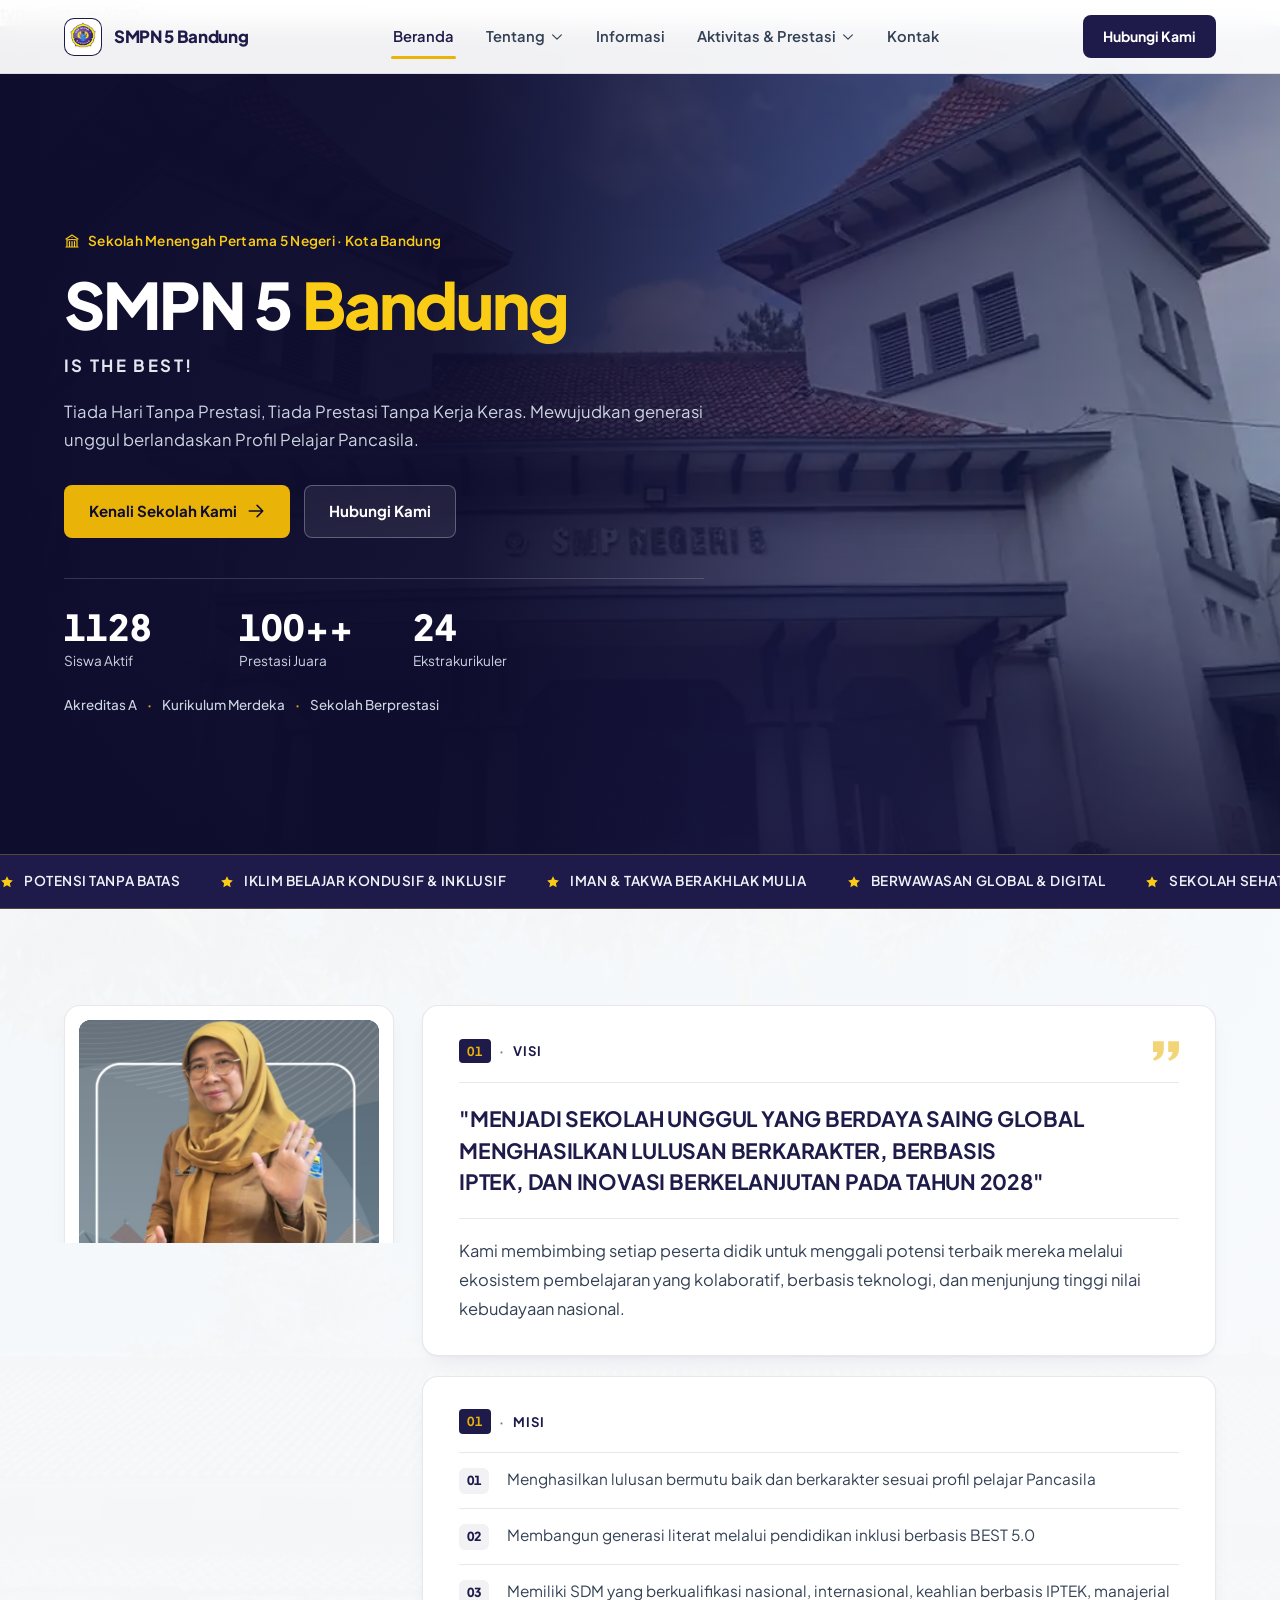
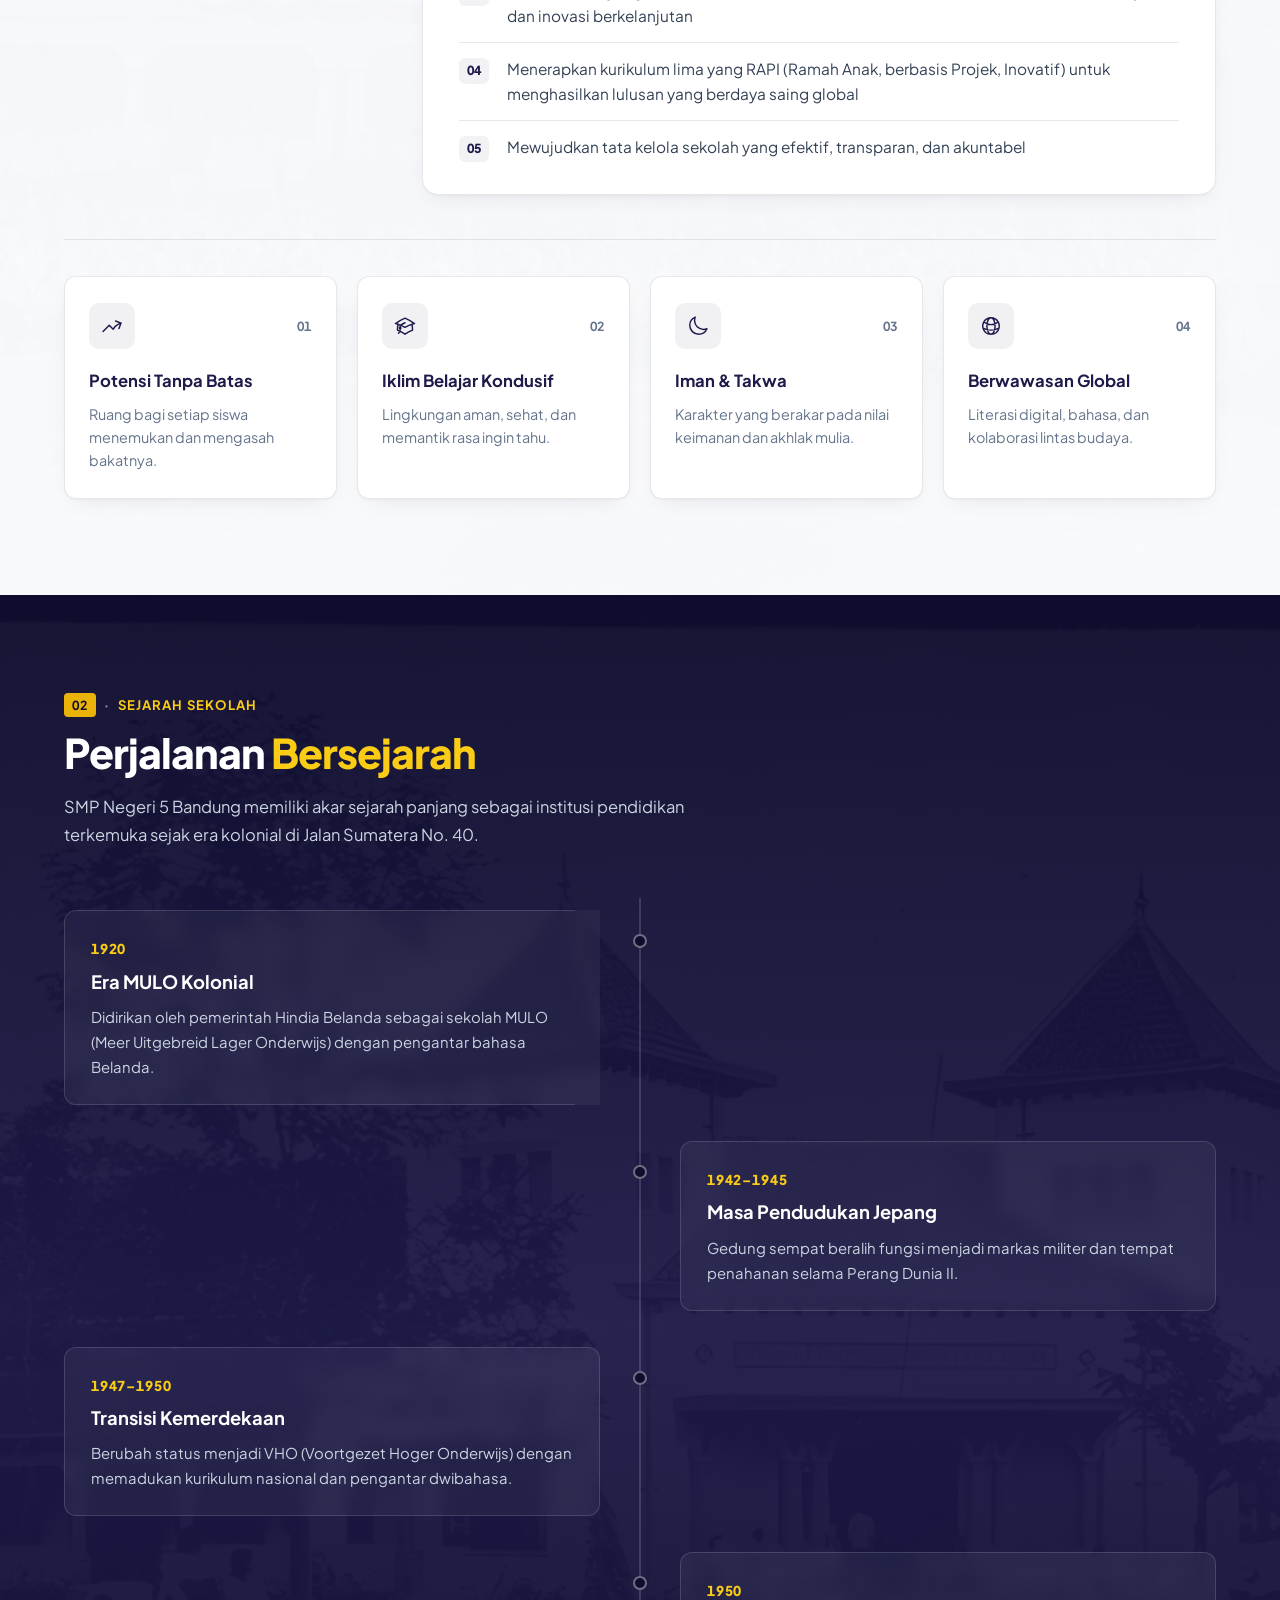
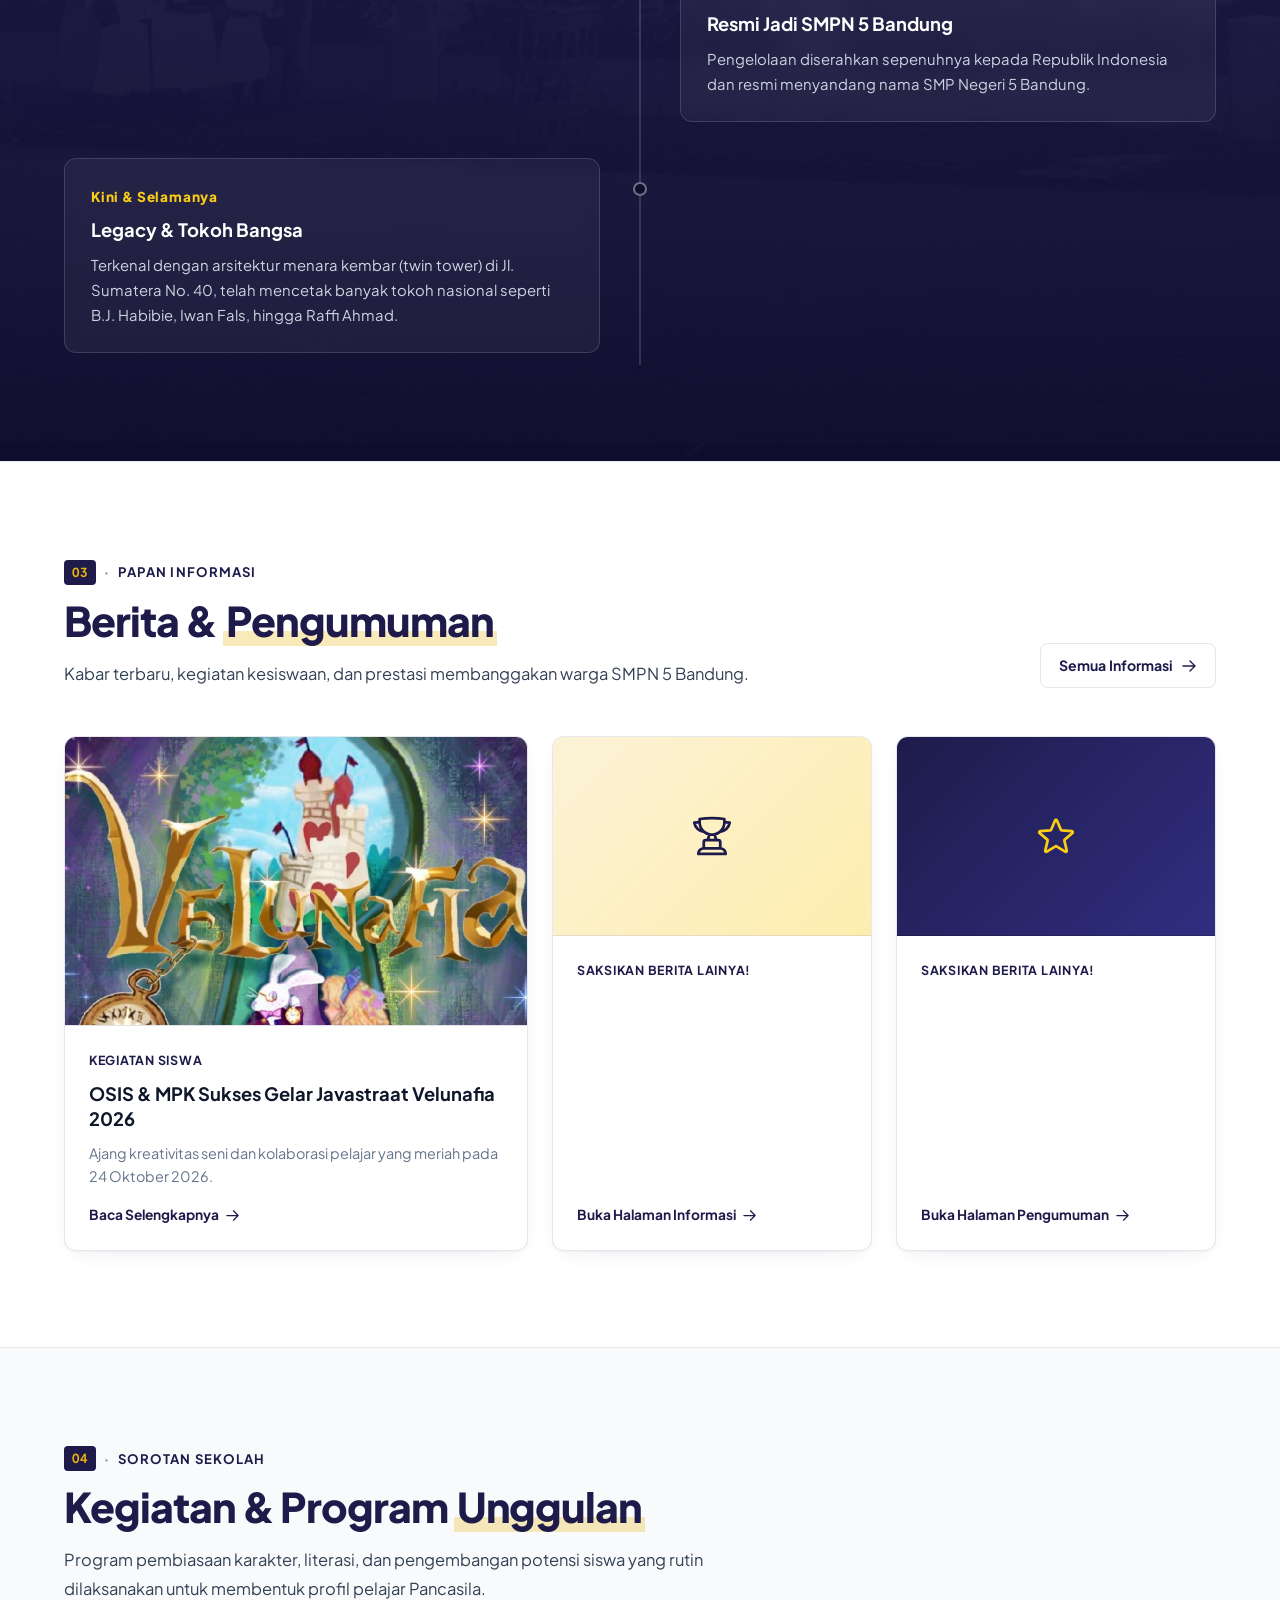
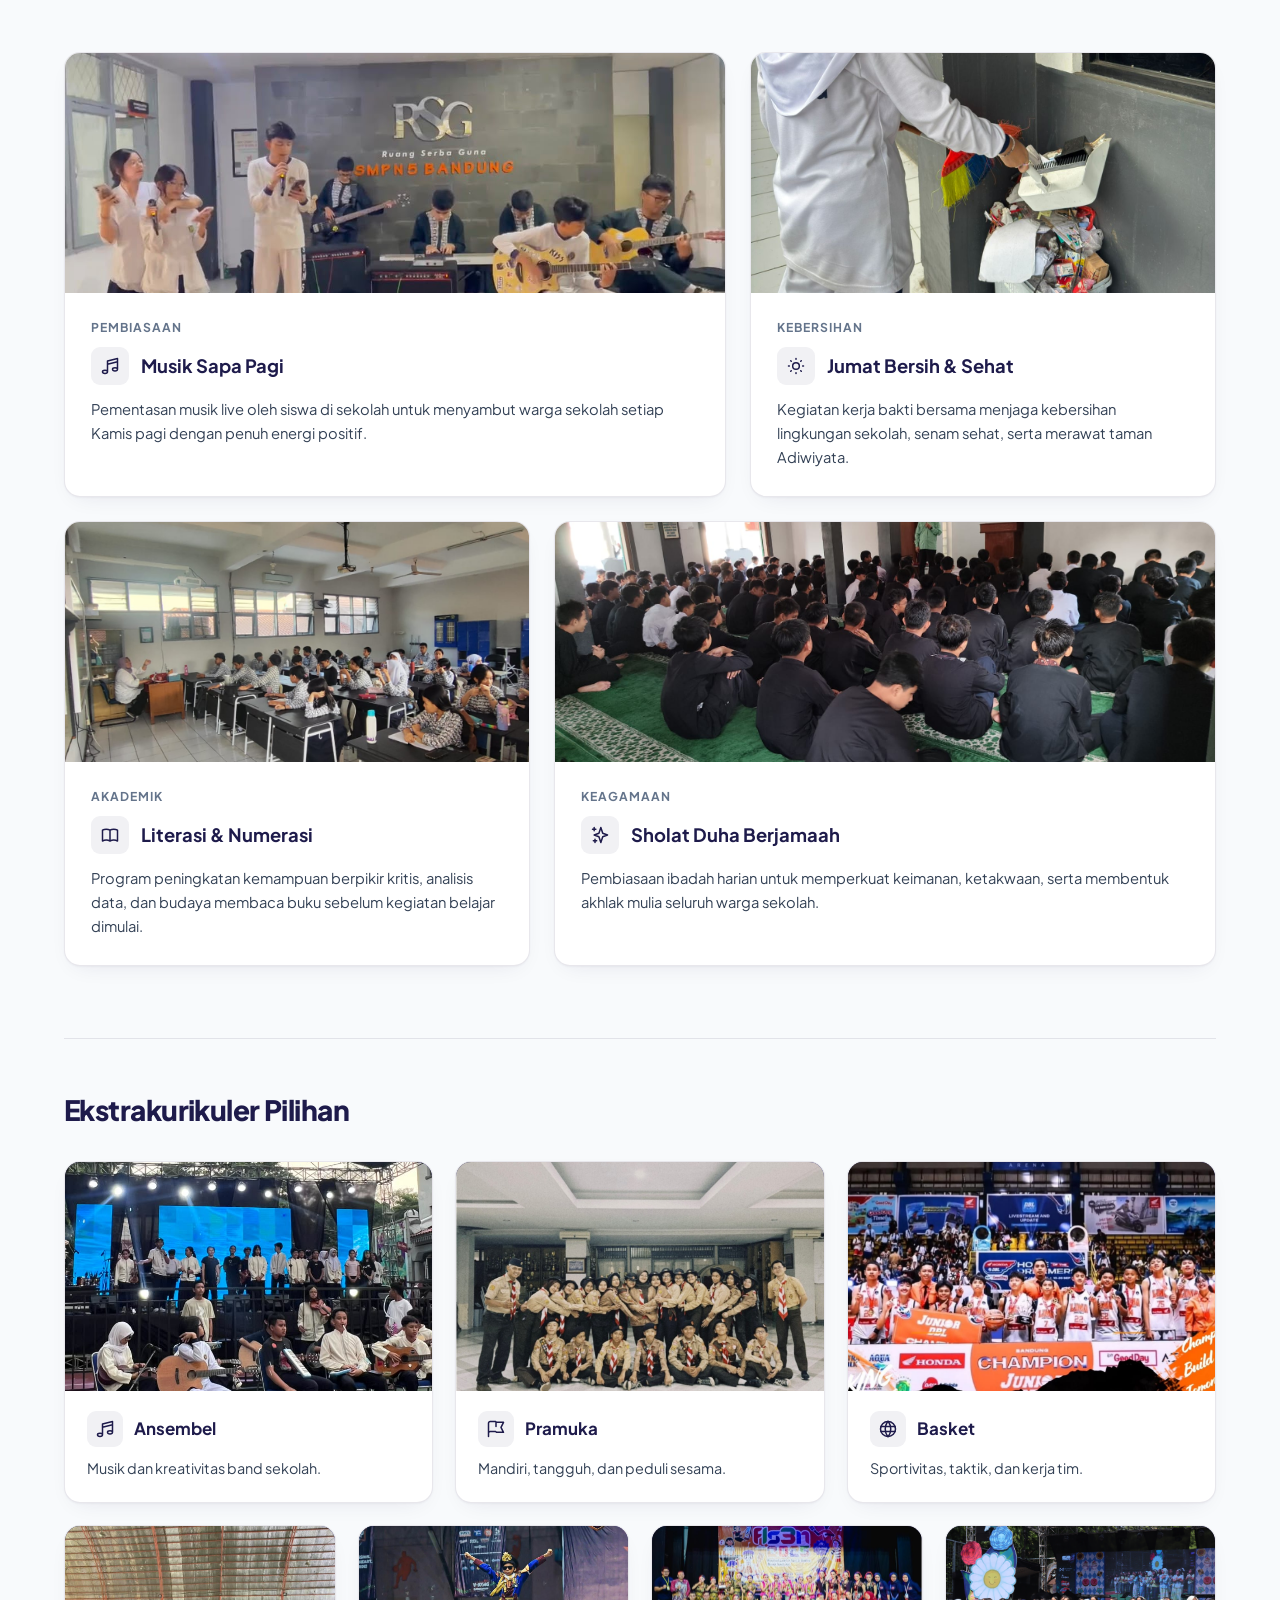
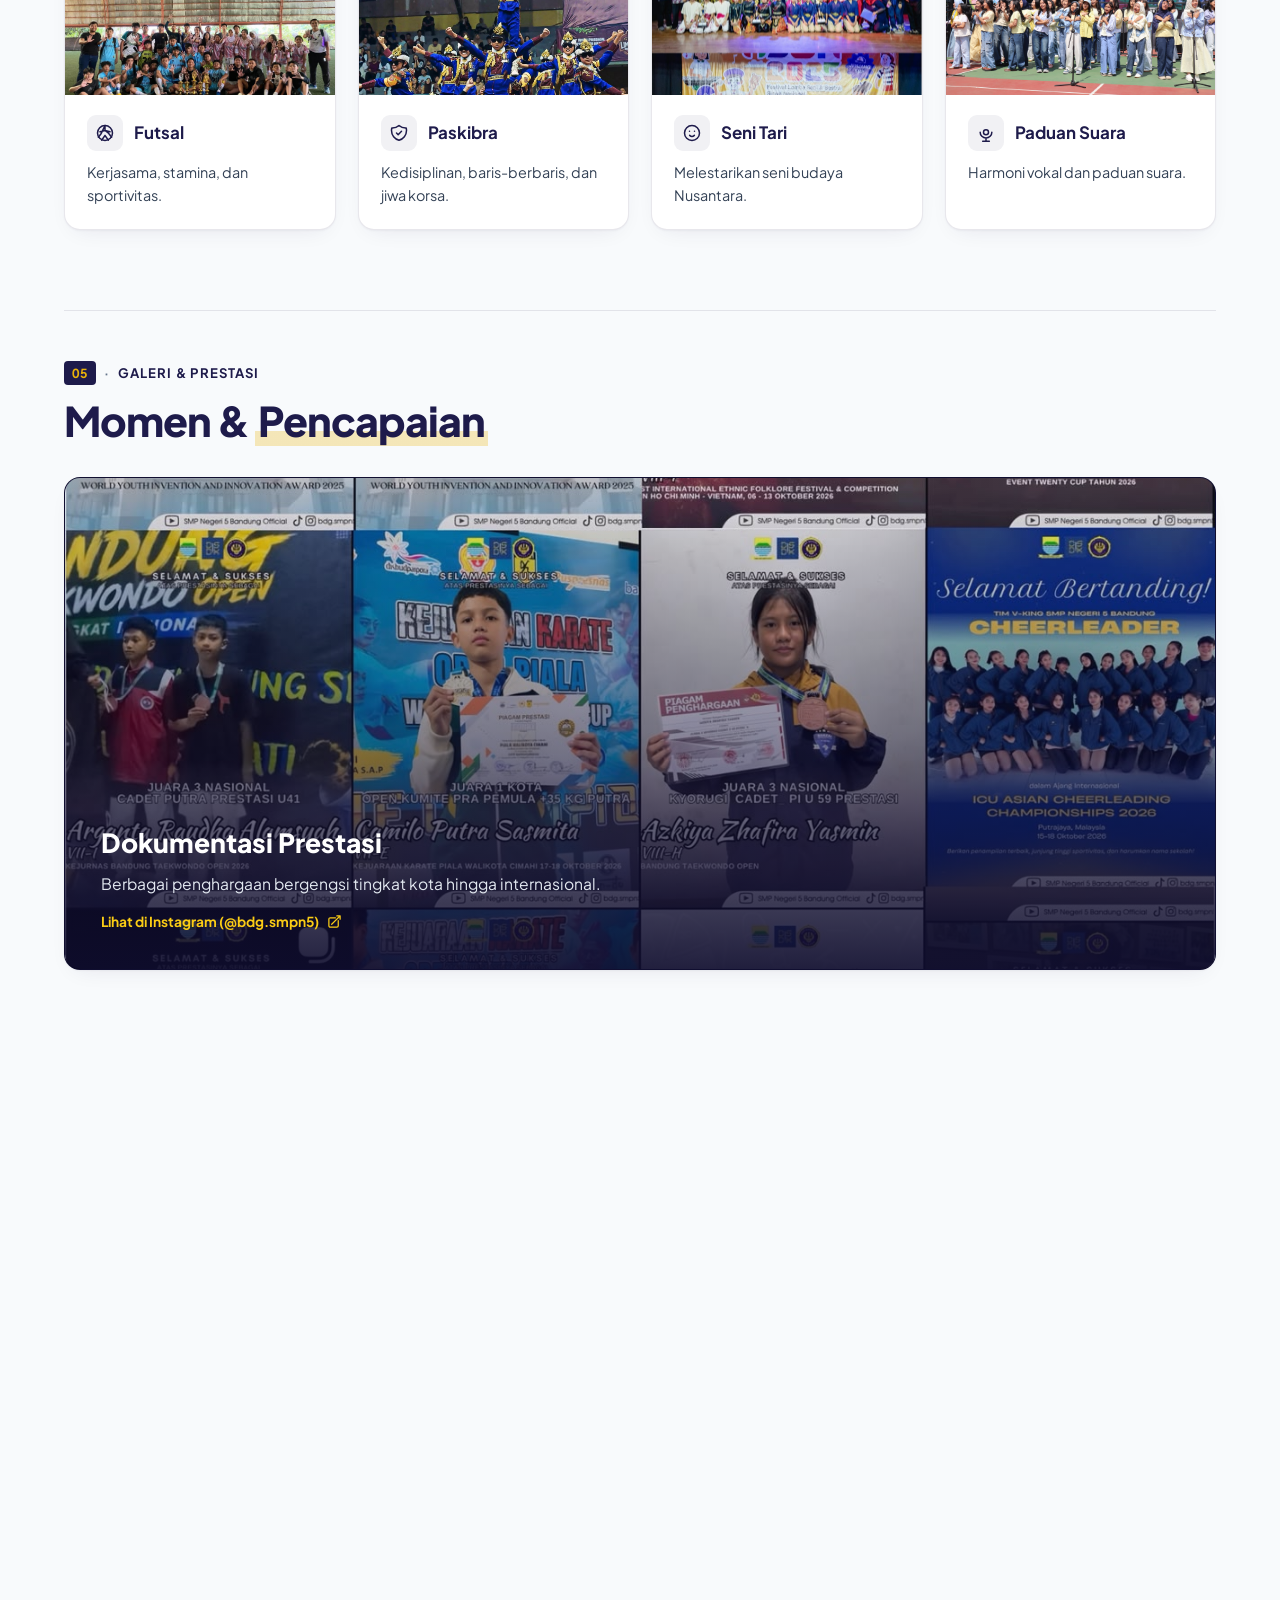
==== index.html @ 9036a3e3 "Update index.html" ====
<!DOCTYPE html>
<html lang="id">
<head>
  <meta charset="UTF-8">
  <meta name="viewport" content="width=device-width, initial-scale=1, viewport-fit=cover">
  <title>SMPN 5 Bandung – Unggul, Berkarakter, Berprestasi</title>
  <meta name="description" content="Website profil institusional resmi SMP Negeri 5 Bandung — Unggul, Berkarakter, Berprestasi.">
  <meta property="og:title" content="SMPN 5 Bandung – Unggul, Berkarakter, Berprestasi">
  <meta property="og:description" content="Website profil institusional resmi SMP Negeri 5 Bandung — Unggul, Berkarakter, Berprestasi.">
  <meta property="og:type" content="website">
  <meta name="twitter:card" content="summary_large_image">
  <link rel="preconnect" href="https://fonts.googleapis.com">
  <link rel="preconnect" href="https://fonts.gstatic.com" crossorigin>
  <link href="https://fonts.googleapis.com/css2?family=Plus+Jakarta+Sans:wght@400;500;600;700;800&display=swap" rel="stylesheet">
  <link rel="stylesheet" href="css/style.css">
  <link rel="icon" href="assets/favicon.png"> type="image/png"
</head>
<body>

  <!-- LOADING CURTAIN -->
  <div id="curtain" aria-hidden="true">
    <div class="curtain-inner">
      <span class="curtain-mark">SMPN 5</span>
      <span class="curtain-sub">Kota Bandung</span>
    </div>
  </div>
  <div id="bar" aria-hidden="true"></div>

  <!-- NAVIGASI UTAMA -->
  <nav id="nav" aria-label="Navigasi Utama">
    <div class="wrap nb">
      <a href="#beranda" class="logo">
        <span class="logo-frame">
          <img src="assets/images/Logo_SMPN5.png" alt="Logo SMPN 5 Bandung" class="logo-img" data-fallback-text="5">
        </span>
        <span class="logo-text">SMPN 5 Bandung</span>
      </a>

      <div class="menu" id="menu">
        <a href="#beranda" data-t="beranda">Beranda</a>

        <div class="dd">
          <a href="#tentang" data-t="tentang sejarah">
            <span>Tentang</span>
            <svg class="dd-chevron" width="14" height="14" fill="none" viewBox="0 0 24 24" stroke="currentColor" stroke-width="2" aria-hidden="true">
              <path stroke-linecap="round" stroke-linejoin="round" d="m19.5 8.25-7.5 7.5-7.5-7.5" />
            </svg>
          </a>
          <div class="sub">
            <a href="#tentang">Visi &amp; Kepala Sekolah</a>
            <a href="#sejarah">Sejarah Sekolah</a>
          </div>
        </div>

        <a href="#info" data-t="info">Informasi</a>

        <div class="dd">
          <a href="#sorotan" data-t="sorotan ekskul galeri fasilitas">
            <span>Aktivitas &amp; Prestasi</span>
            <svg class="dd-chevron" width="14" height="14" fill="none" viewBox="0 0 24 24" stroke="currentColor" stroke-width="2" aria-hidden="true">
              <path stroke-linecap="round" stroke-linejoin="round" d="m19.5 8.25-7.5 7.5-7.5-7.5" />
            </svg>
          </a>
          <div class="sub">
            <a href="#sorotan">Program &amp; Kegiatan</a>
            <a href="#ekskul">Ekstrakurikuler</a>
            <a href="#galeri">Galeri</a>
            <a href="#fasilitas">Fasilitas Sekolah</a>
          </div>
        </div>

        <a href="#kontak" data-t="kontak">Kontak</a>
        <span class="ind" id="ind" aria-hidden="true"></span>
      </div>

      <div class="nav-actions">
        <a href="#kontak" class="nav-cta">Hubungi Kami</a>
        <button class="burger" id="burger" type="button" aria-label="Menu" aria-expanded="false" aria-controls="menu">
          <svg class="icon-menu" width="22" height="22" fill="none" viewBox="0 0 24 24" stroke="currentColor" stroke-width="1.8" aria-hidden="true">
            <path stroke-linecap="round" stroke-linejoin="round" d="M3.75 6.75h16.5M3.75 12h16.5M3.75 17.25h16.5" />
          </svg>
          <svg class="icon-close" width="22" height="22" fill="none" viewBox="0 0 24 24" stroke="currentColor" stroke-width="1.8" aria-hidden="true">
            <path stroke-linecap="round" stroke-linejoin="round" d="M6 18 18 6M6 6l12 12" />
          </svg>
        </button>
      </div>
    </div>
  </nav>

  <!-- HERO SECTION -->
  <header class="hero" id="beranda">
    <div class="hero-bg" style="background-image:url('assets/images/SMPN_5.png')" data-bg="assets/images/SMPN_5.png"></div>
    <div class="hero-overlay"></div>

    <div class="wrap hero-inner">
      <div class="hero-content">
        <div class="hero-kicker">
          <svg width="16" height="16" fill="none" viewBox="0 0 24 24" stroke="currentColor" stroke-width="1.8" aria-hidden="true">
            <path stroke-linecap="round" stroke-linejoin="round" d="M12 21v-8.25M15.75 21v-8.25M8.25 21v-8.25M3 9l9-6 9 6m-1.5 12V10.332A48.36 48.36 0 0 0 12 9.75c-2.551 0-5.056.2-7.5.582V21M3 21h18M12 6.75h.008v.008H12V6.75Z" />
          </svg>
          <span>Sekolah Menengah Pertama 5 Negeri · Kota Bandung</span>
        </div>

        <h1>SMPN 5 <span>Bandung</span></h1>
        <div class="tag">IS THE BEST!</div>
        <p class="hero-desc">Tiada Hari Tanpa Prestasi, Tiada Prestasi Tanpa Kerja Keras. Mewujudkan generasi unggul berlandaskan Profil Pelajar Pancasila.</p>

        <div class="acts">
          <a href="#tentang" class="btn gold">
            <span>Kenali Sekolah Kami</span>
            <svg width="18" height="18" fill="none" viewBox="0 0 24 24" stroke="currentColor" stroke-width="2" aria-hidden="true">
              <path stroke-linecap="round" stroke-linejoin="round" d="M13.5 4.5 21 12m0 0-7.5 7.5M21 12H3" />
            </svg>
          </a>
          <a href="#kontak" class="btn ghost">Hubungi Kami</a>
        </div>

        <div class="hero-meta-block">
          <div class="stats">
            <div class="stat"><b data-n="1128" data-s="">1128</b><span>Siswa Aktif</span></div>
            <div class="stat"><b data-n="100" data-s="++">100++</b><span>Prestasi Juara</span></div>
            <div class="stat"><b data-n="24" data-s="">24</b><span>Ekstrakurikuler</span></div>
          </div>

          <div class="badges" aria-label="Kredensial Sekolah">
            <span>Akreditas A</span>
            <span class="sep" aria-hidden="true">·</span>
            <span>Kurikulum Merdeka</span>
            <span class="sep" aria-hidden="true">·</span>
            <span>Sekolah Berprestasi</span>
          </div>
        </div>
      </div>
    </div>
  </header>

  <!-- TICKER -->
  <div class="ticker" aria-label="Nilai Utama SMPN 5 Bandung">
    <div class="ticker-track">
      <span>
        <svg width="14" height="14" viewBox="0 0 24 24" fill="currentColor" aria-hidden="true"><path d="M12 2l2.9 6.26L22 9.27l-5 4.87 1.18 6.88L12 17.77l-6.18 3.25L7 14.14 2 9.27l7.1-1.01L12 2z"/></svg>
        Potensi Tanpa Batas
      </span>
      <span>
        <svg width="14" height="14" viewBox="0 0 24 24" fill="currentColor" aria-hidden="true"><path d="M12 2l2.9 6.26L22 9.27l-5 4.87 1.18 6.88L12 17.77l-6.18 3.25L7 14.14 2 9.27l7.1-1.01L12 2z"/></svg>
        Iklim Belajar Kondusif &amp; Inklusif
      </span>
      <span>
        <svg width="14" height="14" viewBox="0 0 24 24" fill="currentColor" aria-hidden="true"><path d="M12 2l2.9 6.26L22 9.27l-5 4.87 1.18 6.88L12 17.77l-6.18 3.25L7 14.14 2 9.27l7.1-1.01L12 2z"/></svg>
        Iman &amp; Takwa Berakhlak Mulia
      </span>
      <span>
        <svg width="14" height="14" viewBox="0 0 24 24" fill="currentColor" aria-hidden="true"><path d="M12 2l2.9 6.26L22 9.27l-5 4.87 1.18 6.88L12 17.77l-6.18 3.25L7 14.14 2 9.27l7.1-1.01L12 2z"/></svg>
        Berwawasan Global &amp; Digital
      </span>
      <span>
        <svg width="14" height="14" viewBox="0 0 24 24" fill="currentColor" aria-hidden="true"><path d="M12 2l2.9 6.26L22 9.27l-5 4.87 1.18 6.88L12 17.77l-6.18 3.25L7 14.14 2 9.27l7.1-1.01L12 2z"/></svg>
        Sekolah Sehat &amp; Berkarakter
      </span>
      <span>
        <svg width="14" height="14" viewBox="0 0 24 24" fill="currentColor" aria-hidden="true"><path d="M12 2l2.9 6.26L22 9.27l-5 4.87 1.18 6.88L12 17.77l-6.18 3.25L7 14.14 2 9.27l7.1-1.01L12 2z"/></svg>
        Potensi Tanpa Batas
      </span>
      <span>
        <svg width="14" height="14" viewBox="0 0 24 24" fill="currentColor" aria-hidden="true"><path d="M12 2l2.9 6.26L22 9.27l-5 4.87 1.18 6.88L12 17.77l-6.18 3.25L7 14.14 2 9.27l7.1-1.01L12 2z"/></svg>
        Iklim Belajar Kondusif &amp; Inklusif
      </span>
      <span>
        <svg width="14" height="14" viewBox="0 0 24 24" fill="currentColor" aria-hidden="true"><path d="M12 2l2.9 6.26L22 9.27l-5 4.87 1.18 6.88L12 17.77l-6.18 3.25L7 14.14 2 9.27l7.1-1.01L12 2z"/></svg>
        Iman &amp; Takwa Berakhlak Mulia
      </span>
      <span>
        <svg width="14" height="14" viewBox="0 0 24 24" fill="currentColor" aria-hidden="true"><path d="M12 2l2.9 6.26L22 9.27l-5 4.87 1.18 6.88L12 17.77l-6.18 3.25L7 14.14 2 9.27l7.1-1.01L12 2z"/></svg>
        Berwawasan Global &amp; Digital
      </span>
      <span>
        <svg width="14" height="14" viewBox="0 0 24 24" fill="currentColor" aria-hidden="true"><path d="M12 2l2.9 6.26L22 9.27l-5 4.87 1.18 6.88L12 17.77l-6.18 3.25L7 14.14 2 9.27l7.1-1.01L12 2z"/></svg>
        Sekolah Sehat &amp; Berkarakter
      </span>
    </div>
  </div>

  <main>
    <!-- 01 TENTANG & VISI -->
    <section id="tentang" class="light-section">
      <div class="section-bg light-bg" style="background-image:url('assets/images/WargaLima.png')" data-bg="assets/images/WargaLima.png"></div>
      <div class="section-overlay light-overlay"></div>
      <div class="wrap">
        <div class="vis">
          <aside class="kepsek rv">
            <div class="av">
              <img src="assets/images/Plt. Kepala Sekolah SMPN 5 Bandung (Bu Trismawati).png" alt="Plt. Kepala Sekolah SMPN 5 Bandung" data-fallback-text="HT">
            </div>
            <div class="kepsek-meta">
              <h4>Hj. Trismawati, S.Pd.</h4>
              <p>Plt. Kepala Sekolah SMPN 5 Bandung</p>
            </div>
          </aside>

          <div class="vis-stack">
            <div class="vis-body rv">
              <div class="vis-head">
                <div class="num"><b>01</b><span class="num-sep" aria-hidden="true">·</span><span>Visi</span></div>
                <svg class="quote-mark" width="26" height="26" viewBox="0 0 24 24" fill="currentColor" aria-hidden="true">
                  <path d="M9.983 3v7.391c0 5.704-3.731 9.57-8.983 10.609l-.995-2.151c2.432-.917 3.995-3.638 3.995-5.849h-4v-10h9.983zm14.017 0v7.391c0 5.704-3.748 9.571-9 10.609l-.996-2.151c2.433-.917 3.996-3.638 3.996-5.849h-3.983v-10h9.983z"/>
                </svg>
              </div>
              <blockquote class="visi-quote">"MENJADI SEKOLAH UNGGUL YANG BERDAYA SAING GLOBAL MENGHASILKAN LULUSAN BERKARAKTER, BERBASIS IPTEK, DAN INOVASI BERKELANJUTAN PADA TAHUN 2028"</blockquote>
              <p class="lead">Kami membimbing setiap peserta didik untuk menggali potensi terbaik mereka melalui ekosistem pembelajaran yang kolaboratif, berbasis teknologi, dan menjunjung tinggi nilai kebudayaan nasional.</p>
            </div>

            <div class="misi-body rv">
              <div class="vis-head">
                <div class="num"><b>01</b><span class="num-sep" aria-hidden="true">·</span><span>Misi</span></div>
              </div>
              <ol class="misi-list">
                <li>
                  <span class="misi-num" aria-hidden="true">01</span>
                  <span>Menghasilkan lulusan bermutu baik dan berkarakter sesuai profil pelajar Pancasila</span>
                </li>
                <li>
                  <span class="misi-num" aria-hidden="true">02</span>
                  <span>Membangun generasi literat melalui pendidikan inklusi berbasis BEST 5.0</span>
                </li>
                <li>
                  <span class="misi-num" aria-hidden="true">03</span>
                  <span>Memiliki SDM yang berkualifikasi nasional, internasional, keahlian berbasis IPTEK, manajerial dan inovasi berkelanjutan</span>
                </li>
                <li>
                  <span class="misi-num" aria-hidden="true">04</span>
                  <span>Menerapkan kurikulum lima yang RAPI (Ramah Anak, berbasis Projek, Inovatif) untuk menghasilkan lulusan yang berdaya saing global</span>
                </li>
                <li>
                  <span class="misi-num" aria-hidden="true">05</span>
                  <span>Mewujudkan tata kelola sekolah yang efektif, transparan, dan akuntabel</span>
                </li>
              </ol>
            </div>
          </div>
        </div>

        <div class="grid4">
          <article class="tilt rv">
            <div class="tilt-top">
              <div class="ico">
                <svg xmlns="http://www.w3.org/2000/svg" fill="none" viewBox="0 0 24 24" stroke-width="1.6" stroke="currentColor" aria-hidden="true"><path stroke-linecap="round" stroke-linejoin="round" d="M2.25 18 9 11.25l4.306 4.306a11.95 11.95 0 0 1 5.814-5.518l2.74-1.22m0 0-5.94-2.281m5.94 2.28-2.28 5.941" /></svg>
              </div>
              <span class="tilt-idx" aria-hidden="true">01</span>
            </div>
            <h3>Potensi Tanpa Batas</h3>
            <p>Ruang bagi setiap siswa menemukan dan mengasah bakatnya.</p>
          </article>

          <article class="tilt rv">
            <div class="tilt-top">
              <div class="ico">
                <svg xmlns="http://www.w3.org/2000/svg" fill="none" viewBox="0 0 24 24" stroke-width="1.6" stroke="currentColor" aria-hidden="true"><path stroke-linecap="round" stroke-linejoin="round" d="M4.26 10.147a60.438 60.438 0 0 0-.491 6.347A48.62 48.62 0 0 1 12 20.904a48.62 48.62 0 0 1 8.232-4.41 60.46 60.46 0 0 0-.491-6.347m-15.482 0a50.636 50.636 0 0 0-2.658-.813A59.906 59.906 0 0 1 12 3.493a59.903 59.903 0 0 1 10.399 5.84c-.896.248-1.783.52-2.658.814m-15.482 0A50.717 50.717 0 0 1 12 13.489a50.702 50.702 0 0 1 7.74-3.342M6.75 15a.75.75 0 1 0 0-1.5.75.75 0 0 0 0 1.5Zm0 0v-3.675A55.378 55.378 0 0 1 12 8.443m-7.007 11.55A5.981 5.981 0 0 0 6.75 15.75v-1.5" /></svg>
              </div>
              <span class="tilt-idx" aria-hidden="true">02</span>
            </div>
            <h3>Iklim Belajar Kondusif</h3>
            <p>Lingkungan aman, sehat, dan memantik rasa ingin tahu.</p>
          </article>

          <article class="tilt rv">
            <div class="tilt-top">
              <div class="ico">
                <svg xmlns="http://www.w3.org/2000/svg" fill="none" viewBox="0 0 24 24" stroke-width="1.6" stroke="currentColor" aria-hidden="true"><path stroke-linecap="round" stroke-linejoin="round" d="M21.752 15.002A9.72 9.72 0 0 1 18 15.75c-5.385 0-9.75-4.365-9.75-9.75 0-1.33.266-2.597.748-3.752A9.753 9.753 0 0 0 3 11.25C3 16.635 7.365 21 12.75 21a9.753 9.753 0 0 0 9.002-5.998Z" /></svg>
              </div>
              <span class="tilt-idx" aria-hidden="true">03</span>
            </div>
            <h3>Iman &amp; Takwa</h3>
            <p>Karakter yang berakar pada nilai keimanan dan akhlak mulia.</p>
          </article>

          <article class="tilt rv">
            <div class="tilt-top">
              <div class="ico">
                <svg xmlns="http://www.w3.org/2000/svg" fill="none" viewBox="0 0 24 24" stroke-width="1.6" stroke="currentColor" aria-hidden="true"><path stroke-linecap="round" stroke-linejoin="round" d="M12 21a9.004 9.004 0 0 0 8.716-6.747M12 21a9.004 9.004 0 0 1-8.716-6.747M12 21c2.485 0 4.5-4.03 4.5-9S14.485 3 12 3m0 18c-2.485 0-4.5-4.03-4.5-9S9.515 3 12 3m0 0a8.997 8.997 0 0 1 7.843 4.582M12 3a8.997 8.997 0 0 0-7.843 4.582m15.686 0A11.953 11.953 0 0 1 12 10.5c-2.998 0-5.74-1.1-7.843-2.918m15.686 0A8.959 8.959 0 0 1 21 12c0 .778-.099 1.533-.284 2.253m0 0A17.919 17.919 0 0 1 12 16.5c-3.162 0-6.133-.815-8.716-2.247m0 0A9.015 9.015 0 0 1 3 12c0-1.605.42-3.113 1.157-4.418" /></svg>
              </div>
              <span class="tilt-idx" aria-hidden="true">04</span>
            </div>
            <h3>Berwawasan Global</h3>
            <p>Literasi digital, bahasa, dan kolaborasi lintas budaya.</p>
          </article>
        </div>
      </div>
    </section>

    <!-- 02 SEJARAH (TIMELINE) -->
    <section id="sejarah" class="dark">
      <div class="section-bg" style="background-image:url('assets/images/MULO.png')" data-bg="assets/images/MULO.png"></div>
      <div class="section-overlay dark-overlay"></div>
      <div class="wrap">
        <div class="section-head">
          <div class="num"><b>02</b><span class="num-sep" aria-hidden="true">·</span><span>Sejarah Sekolah</span></div>
          <h2>Perjalanan <em>Bersejarah</em></h2>
          <p class="lead">SMP Negeri 5 Bandung memiliki akar sejarah panjang sebagai institusi pendidikan terkemuka sejak era kolonial di Jalan Sumatera No. 40.</p>
        </div>

        <div class="tl" id="tl">
          <div class="rail" aria-hidden="true"></div>
          <div class="fill" id="fill" aria-hidden="true"></div>

          <article class="ms rv">
            <i class="dot" aria-hidden="true"></i>
            <div class="bx">
              <div class="yr">1920</div>
              <b>Era MULO Kolonial</b>
              <p>Didirikan oleh pemerintah Hindia Belanda sebagai sekolah MULO (Meer Uitgebreid Lager Onderwijs) dengan pengantar bahasa Belanda.</p>
            </div>
          </article>

          <article class="ms rv">
            <i class="dot" aria-hidden="true"></i>
            <div class="bx">
              <div class="yr">1942–1945</div>
              <b>Masa Pendudukan Jepang</b>
              <p>Gedung sempat beralih fungsi menjadi markas militer dan tempat penahanan selama Perang Dunia II.</p>
            </div>
          </article>

          <article class="ms rv">
            <i class="dot" aria-hidden="true"></i>
            <div class="bx">
              <div class="yr">1947–1950</div>
              <b>Transisi Kemerdekaan</b>
              <p>Berubah status menjadi VHO (Voortgezet Hoger Onderwijs) dengan memadukan kurikulum nasional dan pengantar dwibahasa.</p>
            </div>
          </article>

          <article class="ms rv">
            <i class="dot" aria-hidden="true"></i>
            <div class="bx">
              <div class="yr">1950</div>
              <b>Resmi Jadi SMPN 5 Bandung</b>
              <p>Pengelolaan diserahkan sepenuhnya kepada Republik Indonesia dan resmi menyandang nama SMP Negeri 5 Bandung.</p>
            </div>
          </article>

          <article class="ms rv">
            <i class="dot" aria-hidden="true"></i>
            <div class="bx">
              <div class="yr">Kini &amp; Selamanya</div>
              <b>Legacy &amp; Tokoh Bangsa</b>
              <p>Terkenal dengan arsitektur menara kembar (twin tower) di Jl. Sumatera No. 40, telah mencetak banyak tokoh nasional seperti B.J. Habibie, Iwan Fals, hingga Raffi Ahmad.</p>
            </div>
          </article>
        </div>
      </div>
    </section>

    <!-- 03 PAPAN INFORMASI -->
    <section id="info" class="light-section alt-surface">
      <div class="section-bg light-bg" style="background-image:url('assets/images/bg-info.jpg')" data-bg="assets/images/bg-info.jpg"></div>
      <div class="section-overlay light-overlay"></div>
      <div class="wrap">
        <div class="section-head section-head-split">
          <div>
            <div class="num"><b>03</b><span class="num-sep" aria-hidden="true">·</span><span>Papan Informasi</span></div>
            <h2>Berita &amp; <em>Pengumuman</em></h2>
            <p class="lead">Kabar terbaru, kegiatan kesiswaan, dan prestasi membanggakan warga SMPN 5 Bandung.</p>
          </div>
          <a href="berita.html" class="head-link">
            <span>Semua Informasi</span>
            <svg width="16" height="16" fill="none" viewBox="0 0 24 24" stroke="currentColor" stroke-width="2" aria-hidden="true">
              <path stroke-linecap="round" stroke-linejoin="round" d="M13.5 4.5 21 12m0 0-7.5 7.5M21 12H3" />
            </svg>
          </a>
        </div>

        <div class="news">
          <article class="nw nw-lead rv">
            <div class="im">
              <img src="assets/images/Logo Velunafia.png" alt="Velunafia 2026" data-fallback-text="Velunafia 2026">
            </div>
            <div class="t">
              <small>Kegiatan Siswa</small>
              <h4>OSIS &amp; MPK Sukses Gelar Javastraat Velunafia 2026</h4>
              <p>Ajang kreativitas seni dan kolaborasi pelajar yang meriah pada 24 Oktober 2026.</p>
              <a href="berita.html?id=velunafia-2026" class="nw-more">
                <span>Baca Selengkapnya</span>
                <svg width="15" height="15" fill="none" viewBox="0 0 24 24" stroke="currentColor" stroke-width="2" aria-hidden="true">
                  <path stroke-linecap="round" stroke-linejoin="round" d="M13.5 4.5 21 12m0 0-7.5 7.5M21 12H3" />
                </svg>
              </a>
            </div>
          </article>

          <article class="nw nw-secondary rv">
            <div class="im im-graphic im-gold">
              <svg width="44" height="44" fill="none" viewBox="0 0 24 24" stroke="currentColor" stroke-width="1.5" aria-hidden="true">
                <path stroke-linecap="round" stroke-linejoin="round" d="M16.5 18.75h-9m9 0a3 3 0 0 1 3 3h-15a3 3 0 0 1 3-3m9 0v-3.375c0-.621-.503-1.125-1.125-1.125h-.871M7.5 18.75v-3.375c0-.621.504-1.125 1.125-1.125h.872m5.007 0H9.497m5.007 0a7.454 7.454 0 0 1-.982-3.172M9.497 14.25a7.454 7.454 0 0 0 .981-3.172M5.25 4.236c-.982.143-1.954.317-2.916.52A6.003 6.003 0 0 0 7.73 9.728M5.25 4.236V4.5c0 2.108.966 3.99 2.48 5.228M5.25 4.236V2.721C7.456 2.41 9.71 2.25 12 2.25c2.291 0 4.545.16 6.75.47v1.516M7.73 9.728a6.726 6.726 0 0 0 2.748 1.35m8.272-6.842V4.5c0 2.108-.966 3.99-2.48 5.228m2.48-5.492a46.32 46.32 0 0 1 2.916.52 6.003 6.003 0 0 1-5.395 4.972m0 0a6.726 6.726 0 0 1-2.749 1.35m0 0a6.772 6.772 0 0 1-3.044 0" />
              </svg>
            </div>
            <div class="t">
              <small>Saksikan Berita Lainya!</small>
              <h4></h4>
              <p></p>
              <a href="berita.html?id=prestasi-akademik-nonakademik" class="nw-more">
                <span>Buka Halaman Informasi</span>
                <svg width="15" height="15" fill="none" viewBox="0 0 24 24" stroke="currentColor" stroke-width="2" aria-hidden="true">
                  <path stroke-linecap="round" stroke-linejoin="round" d="M13.5 4.5 21 12m0 0-7.5 7.5M21 12H3" />
                </svg>
              </a>
            </div>
          </article>

          <article class="nw nw-secondary rv">
            <div class="im im-graphic im-navy">
              <svg width="44" height="44" fill="none" viewBox="0 0 24 24" stroke="currentColor" stroke-width="1.5" aria-hidden="true">
                <path stroke-linecap="round" stroke-linejoin="round" d="M11.48 3.499a.562.562 0 0 1 1.04 0l2.125 5.111a.563.563 0 0 0 .475.345l5.518.442c.499.04.701.663.321.988l-4.204 3.602a.563.563 0 0 0-.182.557l1.285 5.385a.562.562 0 0 1-.84.61l-4.725-2.885a.562.562 0 0 0-.586 0L6.982 20.54a.562.562 0 0 1-.84-.61l1.285-5.386a.562.562 0 0 0-.182-.557l-4.204-3.602a.562.562 0 0 1 .321-.988l5.518-.442a.563.563 0 0 0 .475-.345L11.48 3.5Z" />
              </svg>
            </div>
            <div class="t">
              <small>Saksikan Berita Lainya!</small>
              <h4></h4>
              <p></p>
              <a href="berita.html?id=pengumuman-spmb-agenda" class="nw-more">
                <span>Buka Halaman Pengumuman</span>
                <svg width="15" height="15" fill="none" viewBox="0 0 24 24" stroke="currentColor" stroke-width="2" aria-hidden="true">
                  <path stroke-linecap="round" stroke-linejoin="round" d="M13.5 4.5 21 12m0 0-7.5 7.5M21 12H3" />
                </svg>
              </a>
            </div>
          </article>
        </div>
      </div>
    </section>

    <!-- 04 SOROTAN & KEGIATAN UNGGULAN -->
    <section id="sorotan" class="sorotan-section light-section">
      <div class="section-bg light-bg" style="background-image:url('assets/images/bg-info.jpg')" data-bg="assets/images/bg-info.jpg"></div>
      <div class="section-overlay light-overlay"></div>
      <div class="wrap">
        <div class="section-head">
          <div class="num"><b>04</b><span class="num-sep" aria-hidden="true">·</span><span>Sorotan Sekolah</span></div>
          <h2>Kegiatan &amp; Program <em>Unggulan</em></h2>
          <p class="lead">Program pembiasaan karakter, literasi, dan pengembangan potensi siswa yang rutin dilaksanakan untuk membentuk profil pelajar Pancasila.</p>
        </div>

        <!-- GRID KEGIATAN -->
        <div class="kegiatan-grid-custom">
          <!-- Item 1: Musik Sapa Pagi -->
          <article class="kegiatan-card bento-wide rv">
            <div class="kegiatan-img">
              <img src="assets/images/MUSAPA.png" alt="Musik Sapa Pagi" data-fallback-text="Musik Sapa Pagi">
            </div>
            <div class="kegiatan-content">
              <div class="kegiatan-kicker">Pembiasaan</div>
              <div class="kegiatan-title-row">
                <div class="kegiatan-icon">
                  <svg width="20" height="20" fill="none" stroke="currentColor" stroke-width="1.8" viewBox="0 0 24 24" aria-hidden="true"><path stroke-linecap="round" stroke-linejoin="round" d="M9 19V6l12-3v13M9 19c0 1.105-1.343 2-3 2s-3-.895-3-2 1.343-2 3-2 3 .895 3 2zm12-3c0 1.105-1.343 2-3 2s-3-.895-3-2 1.343-2 3-2 3 .895 3 2zM9 10l12-3"/></svg>
                </div>
                <h3>Musik Sapa Pagi</h3>
              </div>
              <p>Pementasan musik live oleh siswa di sekolah untuk menyambut warga sekolah setiap Kamis pagi dengan penuh energi positif.</p>
            </div>
          </article>

          <!-- Item 2: Jumat Bersih -->
          <article class="kegiatan-card bento-std rv">
            <div class="kegiatan-img">
              <img src="assets/images/JUMSIH.png" alt="Jumat Bersih & Sehat" data-fallback-text="Jumat Bersih & Sehat">
            </div>
            <div class="kegiatan-content">
              <div class="kegiatan-kicker">Kebersihan</div>
              <div class="kegiatan-title-row">
                <div class="kegiatan-icon">
                  <svg width="20" height="20" fill="none" stroke="currentColor" stroke-width="1.8" viewBox="0 0 24 24" aria-hidden="true"><path stroke-linecap="round" stroke-linejoin="round" d="M12 3v1m0 16v1m9-9h-1M4 12H3m15.364 6.364l-.707-.707M6.343 6.343l-.707-.707m12.728 0l-.707.707M6.343 17.657l-.707.707M16 12a4 4 0 11-8 0 4 4 0 018 0z"/></svg>
                </div>
                <h3>Jumat Bersih &amp; Sehat</h3>
              </div>
              <p>Kegiatan kerja bakti bersama menjaga kebersihan lingkungan sekolah, senam sehat, serta merawat taman Adiwiyata.</p>
            </div>
          </article>

          <!-- Item 3: Literasi & Numerasi -->
          <article class="kegiatan-card bento-std rv">
            <div class="kegiatan-img">
              <img src="assets/images/LITERASI.png" alt="Literasi Numerasi" data-fallback-text="Literasi & Numerasi">
            </div>
            <div class="kegiatan-content">
              <div class="kegiatan-kicker">Akademik</div>
              <div class="kegiatan-title-row">
                <div class="kegiatan-icon">
                  <svg width="20" height="20" fill="none" stroke="currentColor" stroke-width="1.8" viewBox="0 0 24 24" aria-hidden="true"><path stroke-linecap="round" stroke-linejoin="round" d="M12 6.253v13m0-13C10.832 5.477 9.246 5 7.5 5S4.168 5.477 3 6.253v13C4.168 18.477 5.754 18 7.5 18s3.332.477 4.5 1.253m0-13C13.168 5.477 14.754 5 16.5 5c1.747 0 3.332.477 4.5 1.253v13C19.832 18.477 18.247 18 16.5 18c-1.746 0-3.332.477-4.5 1.253z"/></svg>
                </div>
                <h3>Literasi &amp; Numerasi</h3>
              </div>
              <p>Program peningkatan kemampuan berpikir kritis, analisis data, dan budaya membaca buku sebelum kegiatan belajar dimulai.</p>
            </div>
          </article>

          <!-- Item 4: Sholat Duha -->
          <article class="kegiatan-card bento-wide rv">
            <div class="kegiatan-img">
              <img src="assets/images/SOLATDUHA.png" alt="Sholat Duha Berjamaah" data-fallback-text="Sholat Duha Berjamaah">
            </div>
            <div class="kegiatan-content">
              <div class="kegiatan-kicker">Keagamaan</div>
              <div class="kegiatan-title-row">
                <div class="kegiatan-icon">
                  <svg width="20" height="20" fill="none" stroke="currentColor" stroke-width="1.8" viewBox="0 0 24 24" aria-hidden="true"><path stroke-linecap="round" stroke-linejoin="round" d="M5 3v4M3 5h4M6 17v4m-2-2h4m5-16l2.286 6.857L21 12l-5.714 2.143L13 21l-2.286-6.857L5 12l5.714-2.143L13 3z"/></svg>
                </div>
                <h3>Sholat Duha Berjamaah</h3>
              </div>
              <p>Pembiasaan ibadah harian untuk memperkuat keimanan, ketakwaan, serta membentuk akhlak mulia seluruh warga sekolah.</p>
            </div>
          </article>
        </div>

        <!-- EKSTRAKURIKULER -->
        <div id="ekskul" class="ekskul-heading">
          <h3>Ekstrakurikuler Pilihan</h3>
        </div>

        <div class="ex">
          <!-- Ansembel -->
          <article class="ekskul-card rv">
            <div class="ekskul-img">
              <img src="assets/images/ANSEMBEL.png" alt="Ekstrakurikuler Ansembel SMPN 5 Bandung" data-fallback-text="Ansembel">
            </div>
            <div class="ekskul-content">
              <div class="ekskul-title-row">
                <div class="ekskul-icon">
                  <svg width="20" height="20" fill="none" stroke="currentColor" stroke-width="1.8" viewBox="0 0 24 24" aria-hidden="true"><path stroke-linecap="round" stroke-linejoin="round" d="M9 19V6l12-3v13M9 19c0 1.105-1.343 2-3 2s-3-.895-3-2 1.343-2 3-2 3 .895 3 2zm12-3c0 1.105-1.343 2-3 2s-3-.895-3-2 1.343-2 3-2 3 .895 3 2zM9 10l12-3"/></svg>
                </div>
                <h3>Ansembel</h3>
              </div>
              <p>Musik dan kreativitas band sekolah.</p>
            </div>
          </article>

          <!-- Pramuka -->
          <article class="ekskul-card rv">
            <div class="ekskul-img">
              <img src="assets/images/PRAMUKA.png" alt="Ekstrakurikuler Pramuka SMPN 5 Bandung" data-fallback-text="Pramuka">
            </div>
            <div class="ekskul-content">
              <div class="ekskul-title-row">
                <div class="ekskul-icon">
                  <svg width="20" height="20" fill="none" stroke="currentColor" stroke-width="1.8" viewBox="0 0 24 24" aria-hidden="true"><path stroke-linecap="round" stroke-linejoin="round" d="M3 21v-4m0 0V5a2 2 0 012-2h6.5l1 1H21l-3 6 3 6h-8.5l-1-1H5a2 2 0 00-2 2zm9-13.5V9"/></svg>
                </div>
                <h3>Pramuka</h3>
              </div>
              <p>Mandiri, tangguh, dan peduli sesama.</p>
            </div>
          </article>

          <!-- Basket -->
          <article class="ekskul-card rv">
            <div class="ekskul-img">
              <img src="assets/images/BASKET.png" alt="Ekstrakurikuler Basket SMPN 5 Bandung" data-fallback-text="Basket">
            </div>
            <div class="ekskul-content">
              <div class="ekskul-title-row">
                <div class="ekskul-icon">
                  <svg width="20" height="20" fill="none" stroke="currentColor" stroke-width="1.8" viewBox="0 0 24 24" aria-hidden="true"><circle cx="12" cy="12" r="9"/><path stroke-linecap="round" stroke-linejoin="round" d="M3.6 9h16.8M3.6 15h16.8M11.5 3a17 17 0 000 18M12.5 3a17 17 0 010 18"/></svg>
                </div>
                <h3>Basket</h3>
              </div>
              <p>Sportivitas, taktik, dan kerja tim.</p>
            </div>
          </article>

          <!-- Futsal -->
          <article class="ekskul-card rv">
            <div class="ekskul-img">
              <img src="assets/images/FUTSAL.png" alt="Ekstrakurikuler Futsal SMPN 5 Bandung" data-fallback-text="Futsal">
            </div>
            <div class="ekskul-content">
              <div class="ekskul-title-row">
                <div class="ekskul-icon">
                  <svg width="20" height="20" fill="none" stroke="currentColor" stroke-width="1.8" viewBox="0 0 24 24" aria-hidden="true"><circle cx="12" cy="12" r="9"/><path stroke-linecap="round" stroke-linejoin="round" d="M12 3v6l4.5 3.5M12 3L7.5 12.5M12 9l6 1.5M12 9L6 10.5M16.5 12.5L20 17M7.5 12.5L4 17M12 15l4 5.5M12 15l-4 5.5"/></svg>
                </div>
                <h3>Futsal</h3>
              </div>
              <p>Kerjasama, stamina, dan sportivitas.</p>
            </div>
          </article>

          <!-- Paskibra -->
          <article class="ekskul-card rv">
            <div class="ekskul-img">
              <img src="assets/images/PASKIBRA.png" alt="Ekstrakurikuler Paskibra SMPN 5 Bandung" data-fallback-text="Paskibra">
            </div>
            <div class="ekskul-content">
              <div class="ekskul-title-row">
                <div class="ekskul-icon">
                  <svg width="20" height="20" fill="none" stroke="currentColor" stroke-width="1.8" viewBox="0 0 24 24" aria-hidden="true"><path stroke-linecap="round" stroke-linejoin="round" d="M9 12l2 2 4-4m5.618-4.016A11.955 11.955 0 0112 2.944a11.955 11.955 0 01-8.618 3.04A12.02 12.02 0 003 9c0 5.591 3.824 10.29 9 11.622 5.176-1.332 9-6.03 9-11.622 0-1.042-.133-2.052-.382-3.016z"/></svg>
                </div>
                <h3>Paskibra</h3>
              </div>
              <p>Kedisiplinan, baris-berbaris, dan jiwa korsa.</p>
            </div>
          </article>

          <!-- Seni Tari -->
          <article class="ekskul-card rv">
            <div class="ekskul-img">
              <img src="assets/images/TARI.png" alt="Ekstrakurikuler Seni Tari SMPN 5 Bandung" data-fallback-text="Seni Tari">
            </div>
            <div class="ekskul-content">
              <div class="ekskul-title-row">
                <div class="ekskul-icon">
                  <svg width="20" height="20" fill="none" stroke="currentColor" stroke-width="1.8" viewBox="0 0 24 24" aria-hidden="true"><path stroke-linecap="round" stroke-linejoin="round" d="M14.828 14.828a4 4 0 01-5.656 0M9 10h.01M15 10h.01M21 12a9 9 0 11-18 0 9 9 0 0118 0z"/></svg>
                </div>
                <h3>Seni Tari</h3>
              </div>
              <p>Melestarikan seni budaya Nusantara.</p>
            </div>
          </article>

          <!-- Paduan Suara -->
          <article class="ekskul-card rv">
            <div class="ekskul-img">
              <img src="assets/images/PADUAN SUARA.png" alt="Ekstrakurikuler Paduan Suara SMPN 5 Bandung" data-fallback-text="Paduan Suara">
            </div>
            <div class="ekskul-content">
              <div class="ekskul-title-row">
                <div class="ekskul-icon">
                  <svg width="20" height="20" fill="none" stroke="currentColor" stroke-width="1.8" viewBox="0 0 24 24" aria-hidden="true"><path stroke-linecap="round" stroke-linejoin="round" d="M19 11a7 7 0 01-7 7m0 0a7 7 0 01-7-7m7 7v4m0 0H8m4 0h4m-4-8a3 3 0 100-6 3 3 0 000 6z"/></svg>
                </div>
                <h3>Paduan Suara</h3>
              </div>
              <p>Harmoni vokal dan paduan suara.</p>
            </div>
          </article>
        </div>

        <!-- 05 GALERI & PRESTASI -->
        <div id="galeri" class="galeri-heading">
          <div class="num"><b>05</b><span class="num-sep" aria-hidden="true">·</span><span>Galeri &amp; Prestasi</span></div>
          <h2>Momen &amp; <em>Pencapaian</em></h2>
        </div>

        <div class="gal">
          <figure class="g rv">
            <a class="g-anchor" href="https://www.instagram.com/bdg.smpn5/" target="_blank" rel="noopener noreferrer" aria-label="Lihat Dokumentasi Prestasi di Instagram @bdg.smpn5">
              <img src="assets/images/Prestasi.png" alt="Dokumentasi Prestasi SMPN 5 Bandung" data-fallback-text="Dokumentasi Prestasi SMPN 5 Bandung">
              <figcaption class="ov">
                <b>Dokumentasi Prestasi</b>
                <span>Berbagai penghargaan bergengsi tingkat kota hingga internasional.</span>
                <span class="g-cta">
                  <span>Lihat di Instagram (@bdg.smpn5)</span>
                  <svg width="15" height="15" fill="none" viewBox="0 0 24 24" stroke="currentColor" stroke-width="2" aria-hidden="true">
                    <path stroke-linecap="round" stroke-linejoin="round" d="M13.5 6H5.25A2.25 2.25 0 0 0 3 8.25v10.5A2.25 2.25 0 0 0 5.25 21h10.5A2.25 2.25 0 0 0 18 18.75V10.5m-10.5 6L21 3m0 0h-5.25M21 3v5.25" />
                  </svg>
                </span>
              </figcaption>
            </a>
          </figure>
        </div>
      </div>
    </section>

    <!-- 06 FASILITAS SEKOLAH -->
    <section id="fasilitas" class="light-section alt-surface">
      <div class="section-bg light-bg" style="background-image:url('assets/images/bg-info.jpg')" data-bg="assets/images/bg-info.jpg"></div>
      <div class="section-overlay light-overlay"></div>
      <div class="wrap">
        <div class="section-head">
          <div class="num"><b>06</b><span class="num-sep" aria-hidden="true">·</span><span>Fasilitas Sekolah</span></div>
          <h2>Fasilitas <em>Sekolah</em></h2>
          <p class="lead">Sarana dan prasarana modern yang terintegrasi dengan bangunan cagar budaya untuk mendukung kegiatan belajar, riset, ibadah, dan pembinaan prestasi siswa.</p>
        </div>

        <div class="fasilitas-grid">
          <figure class="fasilitas-card rv">
            <div class="fasilitas-img">
              <img src="assets/images/RUANG_KELAS.png" alt="Ruang Kelas SMPN 5 Bandung" data-fallback-text="Ruang Kelas">
            </div>
            <figcaption class="fasilitas-caption">
              <div class="fasilitas-title-row">
                <div class="fasilitas-icon">
                  <svg width="20" height="20" fill="none" stroke="currentColor" stroke-width="1.8" viewBox="0 0 24 24" aria-hidden="true">
                    <path stroke-linecap="round" stroke-linejoin="round" d="M3.75 3v11.25A2.25 2.25 0 0 0 6 16.5h2.25M3.75 3h-1.5m1.5 0h16.5m0 0h1.5m-1.5 0v11.25A2.25 2.25 0 0 1 18 16.5h-2.25m-7.5 0h7.5m-7.5 0-1 3m8.5-3 1 3m0 0 .5 1.5m-.5-1.5h-9.5m0 0-.5 1.5" />
                  </svg>
                </div>
                <h3>Ruang Kelas</h3>
              </div>
              <p>Ruang belajar nyaman dengan pencahayaan alami.</p>
            </figcaption>
          </figure>

          <figure class="fasilitas-card rv">
            <div class="fasilitas-img">
              <img src="assets/images/GOLEK.png" alt="Ruang Ibu Golek (Ruang Serbaguna) SMPN 5 Bandung" data-fallback-text="Ruang Ibu Golek">
            </div>
            <figcaption class="fasilitas-caption">
              <div class="fasilitas-title-row">
                <div class="fasilitas-icon">
                  <svg width="20" height="20" fill="none" stroke="currentColor" stroke-width="1.8" viewBox="0 0 24 24" aria-hidden="true">
                    <path stroke-linecap="round" stroke-linejoin="round" d="M12 6.042A8.967 8.967 0 0 0 6 3.75c-1.052 0-2.062.18-3 .512v14.25A8.987 8.987 0 0 1 6 18c2.305 0 4.408.867 6 2.292m0-14.25a8.966 8.966 0 0 1 6-2.292c1.052 0 2.062.18 3 .512v14.25A8.987 8.987 0 0 0 18 18a8.967 8.967 0 0 0-6 2.292m0-14.25v14.25" />
                  </svg>
                </div>
                <h3>Ruang Ibu Golek (Ruang Serbaguna)</h3>
              </div>
              <p>Ruangan yang biasa dipakai siswaa untuk kegiatan ekstrakurikuler, kegiatan khusus, dan olahraga indoor</p>
            </figcaption>
          </figure>

          <figure class="fasilitas-card rv">
            <div class="fasilitas-img">
              <img src="assets/images/PERPUSTAKAAN.png" alt="Perpustakaan SMPN 5 Bandung" data-fallback-text="Perpustakaan">
            </div>
            <figcaption class="fasilitas-caption">
              <div class="fasilitas-title-row">
                <div class="fasilitas-icon">
                  <svg width="20" height="20" fill="none" stroke="currentColor" stroke-width="1.8" viewBox="0 0 24 24" aria-hidden="true">
                    <path stroke-linecap="round" stroke-linejoin="round" d="M9.75 3.104v5.714a2.25 2.25 0 0 1-.659 1.591L5 14.5M9.75 3.104c-.251.023-.501.05-.75.082m.75-.082a24.301 24.301 0 0 1 4.5 0m0 0v5.714c0 .597.237 1.17.659 1.591L19.8 15.3M14.25 3.104c.251.023.501.05.75.082M19.8 15.3l-1.57.393A9.065 9.065 0 0 1 12 15a9.065 9.065 0 0 0-6.23-.693L5 14.5m14.8.8 1.402 1.402c1.232 1.232.65 3.318-1.067 3.611A48.309 48.309 0 0 1 12 21c-2.773 0-5.491-.235-8.135-.687-1.718-.293-2.3-2.379-1.067-3.61L5 14.5" />
                  </svg>
                </div>
                <h3>Perpustakaan</h3>
              </div>
              <p>Sarana belajar yang nyaman dengan koleksi buku dan sumber daya informasi yang lengkap.</p>
            </figcaption>
          </figure>

          <figure class="fasilitas-card rv">
            <div class="fasilitas-img">
              <img src="assets/images/MASJID.png" alt="Masjid dan Ruang Ibadah SMPN 5 Bandung" data-fallback-text="Masjid Sekolah">
            </div>
            <figcaption class="fasilitas-caption">
              <div class="fasilitas-title-row">
                <div class="fasilitas-icon">
                  <svg width="20" height="20" fill="none" stroke="currentColor" stroke-width="1.8" viewBox="0 0 24 24" aria-hidden="true">
                    <path stroke-linecap="round" stroke-linejoin="round" d="M12 3v2.25m6.364.386-1.591 1.591M21 12h-2.25m-.386 6.364-1.591-1.591M12 18.75V21m-4.773-4.227-1.591 1.591M5.25 12H3m4.227-4.773L5.636 5.636M15.75 12a3.75 3.75 0 1 1-7.5 0 3.75 3.75 0 0 1 7.5 0Z" />
                  </svg>
                </div>
                <h3>Masjid &amp; Ruang Ibadah</h3>
              </div>
              <p>Pusat kegiatan keagamaan, sholat berjamaah, dan pembinaan akhlak warga sekolah.</p>
            </figcaption>
          </figure>

          <figure class="fasilitas-card rv">
            <div class="fasilitas-img">
              <img src="assets/images/LAPANGAN.png" alt="Lapangan Olahraga dan Upacara SMPN 5 Bandung" data-fallback-text="Lapangan Sekolah">
            </div>
            <figcaption class="fasilitas-caption">
              <div class="fasilitas-title-row">
                <div class="fasilitas-icon">
                  <svg width="20" height="20" fill="none" stroke="currentColor" stroke-width="1.8" viewBox="0 0 24 24" aria-hidden="true">
                    <path stroke-linecap="round" stroke-linejoin="round" d="M16.5 18.75h-9m9 0a3 3 0 0 1 3 3h-15a3 3 0 0 1 3-3m9 0v-3.375c0-.621-.503-1.125-1.125-1.125h-.871M7.5 18.75v-3.375c0-.621.504-1.125 1.125-1.125h.872m5.007 0H9.497m5.007 0a7.454 7.454 0 0 1-.982-3.172M9.497 14.25a7.454 7.454 0 0 0 .981-3.172M5.25 4.236c-.982.143-1.954.317-2.916.52A6.003 6.003 0 0 0 7.73 9.728M5.25 4.236V4.5c0 2.108.966 3.99 2.48 5.228M5.25 4.236V2.721C7.456 2.41 9.71 2.25 12 2.25c2.291 0 4.545.16 6.75.47v1.516M7.73 9.728a6.726 6.726 0 0 0 2.748 1.35m8.272-6.842V4.5c0 2.108-.966 3.99-2.48 5.228m2.48-5.492a46.32 46.32 0 0 1 2.916.52 6.003 6.003 0 0 1-5.395 4.972m0 0a6.726 6.726 0 0 1-2.749 1.35m0 0a6.772 6.772 0 0 1-3.044 0" />
                  </svg>
                </div>
                <h3>Lapangan Olahraga &amp; Upacara</h3>
              </div>
              <p>Arena olahraga basket, futsal, dan upacara bendera di halaman ikonik menara kembar.</p>
            </figcaption>
          </figure>

          <figure class="fasilitas-card rv">
            <div class="fasilitas-img">
              <img src="assets/images/TERLIM.png" alt="Teras Lima SMPN 5 Bandung" data-fallback-text="Teras Lima">
            </div>
            <figcaption class="fasilitas-caption">
              <div class="fasilitas-title-row">
                <div class="fasilitas-icon">
                  <svg width="20" height="20" fill="none" stroke="currentColor" stroke-width="1.8" viewBox="0 0 24 24" aria-hidden="true">
                    <path stroke-linecap="round" stroke-linejoin="round" d="M12 21a9 9 0 0 0 9-9V4.5a.75.75 0 0 0-.75-.75H12a9 9 0 0 0-9 9v6.75a.75.75 0 0 0 .75.75H12Zm0 0V12m0 0c0-3.5 2.5-6 6-6" />
                  </svg>
                </div>
                <h3>Teras Lima (TERLIM)</h3>
              </div>
              <p>Teras yang luas dan nyaman untuk para siswa beristirahat dan berbincang bersama teman-temannya.</p>
            </figcaption>
          </figure>
        </div>
      </div>
    </section>

    <!-- 07 KONTAK -->
    <section id="kontak" class="kontak-section light-section">
      <div class="section-bg light-bg" style="background-image:url('assets/images/bg-kontak.jpg')" data-bg="assets/images/bg-kontak.jpg"></div>
      <div class="section-overlay light-overlay"></div>
      <div class="wrap">
        <div class="section-head">
          <div class="num"><b>07</b><span class="num-sep" aria-hidden="true">·</span><span>Kontak</span></div>
          <h2>Mari <em>Terhubung</em></h2>
          <p class="lead">Punya pertanyaan seputar PPDB atau kerja sama? Hubungi kami melalui saluran resmi di bawah ini.</p>
        </div>

        <div class="ct">
          <form id="form" class="rv" novalidate action="" method="POST">
            <div class="fld">
              <input id="n" name="nama" type="text" placeholder=" " required>
              <label for="n">Nama Lengkap</label>
            </div>
            <div class="fld">
              <input id="e" name="email" type="email" placeholder=" " required>
              <label for="e">Email / No. HP</label>
            </div>
            <div class="fld">
              <textarea id="m" name="pesan" rows="5" placeholder=" " required></textarea>
              <label for="m">Pesan Anda</label>
            </div>
            <button class="btn gold" type="submit">
              <span>Kirim Pesan</span>
              <svg width="17" height="17" fill="none" viewBox="0 0 24 24" stroke="currentColor" stroke-width="2" aria-hidden="true">
                <path stroke-linecap="round" stroke-linejoin="round" d="M6 12 3.269 3.125A59.769 59.769 0 0 1 21.485 12 59.768 59.768 0 0 1 3.27 20.875L5.999 12Zm0 0h7.5" />
              </svg>
            </button>
          </form>

          <div class="info rv">
            <div class="info-list">
              <p>
                <span class="info-ico" aria-hidden="true">
                  <svg width="18" height="18" fill="none" viewBox="0 0 24 24" stroke="currentColor" stroke-width="1.8">
                    <path stroke-linecap="round" stroke-linejoin="round" d="M15 10.5a3 3 0 1 1-6 0 3 3 0 0 1 6 0Z" />
                    <path stroke-linecap="round" stroke-linejoin="round" d="M19.5 10.5c0 7.142-7.5 11.25-7.5 11.25S4.5 17.642 4.5 10.5a7.5 7.5 0 1 1 15 0Z" />
                  </svg>
                </span>
                <span>Jl. Sumatera No.40, Merdeka, Kec. Sumur Bandung, Kota Bandung, Jawa Barat 40113</span>
              </p>
              <p>
                <span class="info-ico" aria-hidden="true">
                  <svg width="18" height="18" fill="none" viewBox="0 0 24 24" stroke="currentColor" stroke-width="1.8">
                    <path stroke-linecap="round" stroke-linejoin="round" d="M2.25 6.75c0 8.284 6.716 15 15 15h2.25a2.25 2.25 0 0 0 2.25-2.25v-1.372c0-.516-.351-.966-.852-1.091l-4.423-1.106c-.44-.11-.902.055-1.173.417l-.97 1.293c-.282.376-.769.542-1.21.38a12.035 12.035 0 0 1-7.143-7.143c-.162-.441.004-.928.38-1.21l1.293-.97c.363-.271.527-.734.417-1.173L6.963 3.102a1.125 1.125 0 0 0-1.091-.852H4.5A2.25 2.25 0 0 0 2.25 4.5v2.25Z" />
                  </svg>
                </span>
                <span class="tabular">(022) 4207121</span>
              </p>
              <p>
                <span class="info-ico" aria-hidden="true">
                  <svg width="18" height="18" fill="none" viewBox="0 0 24 24" stroke="currentColor" stroke-width="1.8">
                    <path stroke-linecap="round" stroke-linejoin="round" d="M21.75 6.75v10.5a2.25 2.25 0 0 1-2.25 2.25h-15a2.25 2.25 0 0 1-2.25-2.25V6.75m19.5 0A2.25 2.25 0 0 0 19.5 4.5h-15a2.25 2.25 0 0 0-2.25 2.25m19.5 0v.243a2.25 2.25 0 0 1-1.07 1.916l-7.5 4.615a2.25 2.25 0 0 1-2.36 0L3.32 8.91a2.25 2.25 0 0 1-1.07-1.916V6.75" />
                  </svg>
                </span>
                <span>smpnegeri05bandung@gmail.com</span>
              </p>
            </div>

            <div class="map">
              <span class="pin" aria-hidden="true">
                <svg width="24" height="24" fill="none" viewBox="0 0 24 24" stroke="currentColor" stroke-width="1.8">
                  <path stroke-linecap="round" stroke-linejoin="round" d="M15 10.5a3 3 0 1 1-6 0 3 3 0 0 1 6 0Z" />
                  <path stroke-linecap="round" stroke-linejoin="round" d="M19.5 10.5c0 7.142-7.5 11.25-7.5 11.25S4.5 17.642 4.5 10.5a7.5 7.5 0 1 1 15 0Z" />
                </svg>
              </span>
              <a class="btn gold sm" target="_blank" rel="noopener" href="https://www.google.com/maps/search/?api=1&query=SMPN+5+Bandung">
                <span>Buka di Google Maps</span>
                <svg width="15" height="15" fill="none" viewBox="0 0 24 24" stroke="currentColor" stroke-width="2" aria-hidden="true">
                  <path stroke-linecap="round" stroke-linejoin="round" d="M13.5 6H5.25A2.25 2.25 0 0 0 3 8.25v10.5A2.25 2.25 0 0 0 5.25 21h10.5A2.25 2.25 0 0 0 18 18.75V10.5m-10.5 6L21 3m0 0h-5.25M21 3v5.25" />
                </svg>
              </a>
            </div>
          </div>
        </div>
      </div>
    </section>
  </main>

  <!-- FOOTER -->
  <footer>
    <div class="wrap">
      <div class="fg">
        <div>
          <h4>SMPN 5 Bandung</h4>
          <p>Sekolah Menengah Pertama Negeri rujukan di Kota Bandung. Berkomitmen mencetak generasi cerdas, berakhlak mulia, dan siap menghadapi tantangan era digital.</p>
        </div>
        <div>
          <h4>Media Sosial</h4>
          <ul>
            <li><a href="https://www.instagram.com/bdg.smpn5/" target="_blank" rel="noopener">Instagram</a></li>
            <li><a href="https://www.youtube.com/@SMPNEGERI5BANDUNGOFFICIAL" target="_blank" rel="noopener">YouTube Official</a></li>
            <li><a href="https://www.tiktok.com/@bdg.smpn5" target="_blank" rel="noopener">Tiktok</a></li>
          </ul>
        </div>
        <div>
          <h4>Navigasi</h4>
          <ul>
            <li><a href="#beranda">Beranda</a></li>
            <li><a href="#tentang">Tentang Kami</a></li>
            <li><a href="#sejarah">Sejarah</a></li>
            <li><a href="#ekskul">Ekstrakurikuler</a></li>
            <li><a href="#fasilitas">Fasilitas</a></li>
            <li><a href="#kontak">Kontak</a></li>
          </ul>
        </div>
        <div>
          <h4>Jam Operasional</h4>
          <p>Senin – Jumat: 07.00 - 15.30 WIB<br>Sabtu &amp; Minggu: Libur</p>
        </div>
      </div>
      <div class="cp">© 2026 SMPN 5 Bandung. Hak Cipta Dilindungi Undang-Undang.</div>
    </div>
  </footer>

  <div class="toast" id="toast" role="status" aria-live="polite"></div>

  <script src="js/script.js" defer></script>
</body>
</html>
---- css/style.css ----
/* ==========================================================================
   SMPN 5 BANDUNG — EDITORIAL & MODERN INSTITUTIONAL DESIGN SYSTEM
   Palette: Navy (#1E1B4B / #0F0D2E), Gold (#EAB308 / #FACC15), Light (#F8FAFC / #FFFFFF)
   Typography: Plus Jakarta Sans
   ========================================================================== */

:root {
  --navy: #1E1B4B;
  --navy-deep: #0F0D2E;
  --navy-mid: #312E81;
  --gold: #EAB308;
  --gold2: #FACC15;
  --gold-soft: rgba(234, 179, 8, 0.14);

  --bg-light: #F8FAFC;
  --surface: #FFFFFF;
  --ink: #0F172A;
  --ink-soft: #334155;
  --muted: #64748B;
  --muted-dark: #94A3B8;

  --line-light: rgba(30, 27, 75, 0.1);
  --line-dark: rgba(255, 255, 255, 0.14);

  --radius-sm: 8px;
  --radius-md: 12px;
  --radius-lg: 16px;

  --shadow-card: 0 1px 2px rgba(15, 23, 42, 0.04), 0 8px 24px -12px rgba(30, 27, 75, 0.12);
  --shadow-hover: 0 12px 32px -12px rgba(30, 27, 75, 0.22);

  --ease: cubic-bezier(0.16, 1, 0.3, 1);
  --nav-h: 74px;
}

*,
*::before,
*::after {
  box-sizing: border-box;
}

html {
  scroll-behavior: smooth;
  font-size: 16px;
  -webkit-text-size-adjust: 100%;
}

body {
  margin: 0;
  font-family: 'Plus Jakarta Sans', -apple-system, BlinkMacSystemFont, 'Segoe UI', sans-serif;
  background-color: var(--bg-light);
  color: var(--ink);
  line-height: 1.65;
  overflow-x: hidden;
  -webkit-font-smoothing: antialiased;
}

img {
  display: block;
  max-width: 100%;
}

a {
  color: inherit;
  text-decoration: none;
}

button {
  font-family: inherit;
}

:focus-visible {
  outline: 2px solid var(--gold);
  outline-offset: 3px;
}

.wrap {
  width: 100%;
  max-width: 1200px;
  margin-inline: auto;
  padding-inline: 24px;
}

.tabular {
  font-variant-numeric: tabular-nums;
}

/* ==========================================================================
   LOADING CURTAIN & READING PROGRESS BAR
   ========================================================================== */
#curtain {
  position: fixed;
  inset: 0;
  z-index: 9999;
  display: grid;
  place-items: center;
  background: var(--navy-deep);
  color: #FFFFFF;
  transition: opacity 0.45s var(--ease), visibility 0.45s var(--ease);
}

#curtain.done {
  opacity: 0;
  visibility: hidden;
  pointer-events: none;
}

.curtain-inner {
  display: flex;
  flex-direction: column;
  align-items: center;
  gap: 6px;
  text-align: center;
}

.curtain-mark {
  font-size: clamp(2rem, 4vw, 2.75rem);
  font-weight: 800;
  letter-spacing: -0.03em;
  color: #FFFFFF;
}

.curtain-sub {
  font-size: 0.78rem;
  font-weight: 600;
  letter-spacing: 0.18em;
  text-transform: uppercase;
  color: var(--gold2);
}

#bar {
  position: fixed;
  top: 0;
  left: 0;
  right: 0;
  height: 3px;
  background: linear-gradient(90deg, var(--gold), var(--gold2));
  transform-origin: left center;
  transform: scaleX(0);
  z-index: 1001;
  pointer-events: none;
}

/* ==========================================================================
   TOP NAVIGATION BAR (3-ZONE CONTRACT)
   ========================================================================== */
#nav {
  position: fixed;
  top: 0;
  left: 0;
  right: 0;
  z-index: 900;
  height: var(--nav-h);
  display: flex;
  align-items: center;
  background: rgba(255, 255, 255, 0.94);
  backdrop-filter: blur(12px);
  -webkit-backdrop-filter: blur(12px);
  border-bottom: 1px solid var(--line-light);
  transition: background-color 0.2s var(--ease), box-shadow 0.2s var(--ease);
}

#nav.scrolled {
  background: rgba(255, 255, 255, 0.97);
  box-shadow: 0 4px 20px rgba(15, 23, 42, 0.06);
}

.nb {
  display: flex;
  align-items: center;
  justify-content: space-between;
  gap: 32px;
}

/* Zone 1: Brand */
.logo {
  display: inline-flex;
  align-items: center;
  gap: 12px;
  white-space: nowrap;
  flex-shrink: 0;
}

.logo-frame {
  width: 38px;
  height: 38px;
  border-radius: 10px;
  background: var(--navy);
  display: inline-flex;
  align-items: center;
  justify-content: center;
  overflow: hidden;
  flex-shrink: 0;
  border: 1px solid rgba(30, 27, 75, 0.12);
}

.logo-img {
  width: 100%;
  height: 100%;
  object-fit: contain;
  padding: 3px;
  background: #FFFFFF;
}

.logo-frame.is-fallback {
  background: var(--navy);
  color: var(--gold2);
  font-weight: 800;
  font-size: 1rem;
}

.logo-text {
  font-size: 1.05rem;
  font-weight: 800;
  letter-spacing: -0.02em;
  color: var(--navy);
}

/* Zone 2: Nav Links */
.menu {
  position: relative;
  display: flex;
  align-items: center;
  gap: 28px;
}

.menu > a,
.dd > a {
  display: inline-flex;
  align-items: center;
  gap: 5px;
  padding: 10px 2px;
  font-size: 0.92rem;
  font-weight: 600;
  color: var(--ink-soft);
  white-space: nowrap;
  flex-shrink: 0;
  transition: color 0.18s var(--ease);
}

.menu > a:hover,
.dd > a:hover,
.menu > a.active,
.dd > a.active {
  color: var(--navy);
}

.dd {
  position: relative;
}

.dd-chevron {
  transition: transform 0.18s var(--ease);
}

.dd:hover .dd-chevron,
.dd:focus-within .dd-chevron {
  transform: rotate(180deg);
}

.sub {
  position: absolute;
  top: calc(100% + 6px);
  left: -12px;
  min-width: 220px;
  padding: 8px;
  background: var(--surface);
  border: 1px solid var(--line-light);
  border-radius: var(--radius-md);
  box-shadow: 0 16px 36px -8px rgba(15, 23, 42, 0.14);
  opacity: 0;
  visibility: hidden;
  transform: translateY(6px);
  transition: opacity 0.18s var(--ease), transform 0.18s var(--ease), visibility 0.18s var(--ease);
  z-index: 20;
}

.dd:hover .sub,
.dd:focus-within .sub {
  opacity: 1;
  visibility: visible;
  transform: translateY(0);
}

.sub a {
  display: block;
  padding: 9px 12px;
  border-radius: var(--radius-sm);
  font-size: 0.875rem;
  font-weight: 500;
  color: var(--ink-soft);
  white-space: nowrap;
  transition: background-color 0.15s var(--ease), color 0.15s var(--ease);
}

.sub a:hover {
  background: var(--bg-light);
  color: var(--navy);
}

.ind {
  position: absolute;
  bottom: 0;
  left: 0;
  height: 2.5px;
  width: 0;
  background: var(--gold);
  border-radius: 2px;
  transition: transform 0.22s var(--ease), width 0.22s var(--ease), opacity 0.18s var(--ease);
  pointer-events: none;
}

/* Zone 3: Primary Action + Mobile Burger */
.nav-actions {
  display: flex;
  align-items: center;
  gap: 12px;
  flex-shrink: 0;
}

.nav-cta {
  display: inline-flex;
  align-items: center;
  justify-content: center;
  padding: 10px 20px;
  min-height: 40px;
  background: var(--navy);
  color: #FFFFFF;
  font-size: 0.875rem;
  font-weight: 700;
  border-radius: var(--radius-sm);
  white-space: nowrap;
  flex-shrink: 0;
  transition: background-color 0.18s var(--ease), transform 0.18s var(--ease);
}

.nav-cta:hover {
  background: var(--navy-mid);
  transform: translateY(-1px);
}

.burger {
  display: none;
  align-items: center;
  justify-content: center;
  width: 44px;
  height: 44px;
  border: 1px solid var(--line-light);
  border-radius: var(--radius-sm);
  background: var(--surface);
  color: var(--navy);
  cursor: pointer;
}

.burger .icon-close {
  display: none;
}

.burger[aria-expanded="true"] .icon-menu {
  display: none;
}

.burger[aria-expanded="true"] .icon-close {
  display: block;
}

/* ==========================================================================
   HERO SECTION (DARK NAVY SPLIT GRADIENT OVER PHOTO)
   ========================================================================== */
.hero {
  position: relative;
  min-height: min(92vh, 840px);
  padding: calc(var(--nav-h) + 64px) 0 72px;
  display: flex;
  align-items: center;
  background: var(--navy-deep);
  color: #FFFFFF;
  overflow: hidden;
}

.hero-bg {
  position: absolute;
  inset: 0;
  background-size: cover;
  background-position: 68% center;
  background-repeat: no-repeat;
  transform: scale(1.02);
}

.hero-overlay {
  position: absolute;
  inset: 0;
  background:
    linear-gradient(90deg, #0F0D2E 0%, rgba(15, 13, 46, 0.94) 36%, rgba(30, 27, 75, 0.62) 64%, rgba(30, 27, 75, 0.22) 100%),
    linear-gradient(180deg, rgba(15, 13, 46, 0.35) 0%, rgba(15, 13, 46, 0.18) 55%, rgba(15, 13, 46, 0.84) 100%);
}

.hero-inner {
  position: relative;
  z-index: 2;
}

.hero-content {
  max-width: 640px;
}

.hero-kicker {
  display: inline-flex;
  align-items: center;
  gap: 8px;
  color: var(--gold2);
  font-size: 0.85rem;
  font-weight: 600;
  letter-spacing: 0.02em;
  margin-bottom: 18px;
}

.hero h1 {
  margin: 0;
  font-size: clamp(2.5rem, 5vw, 4.15rem);
  font-weight: 800;
  line-height: 1.06;
  letter-spacing: -0.03em;
  color: #FFFFFF;
  text-wrap: balance;
}

.hero h1 span {
  color: var(--gold2);
}

.tag {
  margin-top: 14px;
  font-size: 1.05rem;
  font-weight: 700;
  letter-spacing: 0.14em;
  color: #E2E8F0;
}

.hero-desc {
  margin: 18px 0 0;
  max-width: 56ch;
  font-size: 1.04rem;
  line-height: 1.7;
  color: #CBD5E1;
}

.acts {
  margin-top: 30px;
  display: flex;
  flex-wrap: wrap;
  align-items: center;
  gap: 14px;
}

.btn {
  display: inline-flex;
  align-items: center;
  justify-content: center;
  gap: 10px;
  padding: 13px 24px;
  min-height: 46px;
  border-radius: var(--radius-sm);
  font-size: 0.94rem;
  font-weight: 700;
  border: 1px solid transparent;
  cursor: pointer;
  white-space: nowrap;
  transition: transform 0.18s var(--ease), background-color 0.18s var(--ease), border-color 0.18s var(--ease), color 0.18s var(--ease);
}

.btn.sm {
  padding: 10px 18px;
  min-height: 40px;
  font-size: 0.875rem;
}

.btn.gold {
  background: var(--gold);
  color: var(--navy-deep);
}

.btn.gold:hover {
  background: var(--gold2);
  transform: translateY(-2px);
}

.btn.ghost {
  background: rgba(255, 255, 255, 0.08);
  border-color: rgba(255, 255, 255, 0.28);
  color: #FFFFFF;
  backdrop-filter: blur(8px);
}

.btn.ghost:hover {
  background: rgba(255, 255, 255, 0.16);
  border-color: rgba(255, 255, 255, 0.45);
  transform: translateY(-2px);
}

.hero-meta-block {
  margin-top: 40px;
  padding-top: 28px;
  border-top: 1px solid rgba(255, 255, 255, 0.16);
}

.stats {
  display: grid;
  grid-template-columns: repeat(3, minmax(0, 1fr));
  gap: 24px;
  max-width: 500px;
}

.stat {
  display: flex;
  flex-direction: column;
  gap: 4px;
  font-size: 0.85rem;
  color: #CBD5E1;
}

.stat b {
  font-size: clamp(1.75rem, 2.8vw, 2.25rem);
  font-weight: 800;
  line-height: 1.1;
  color: #FFFFFF;
  font-variant-numeric: tabular-nums;
}

.badges {
  margin-top: 22px;
  display: flex;
  flex-wrap: wrap;
  align-items: center;
  gap: 10px;
  font-size: 0.84rem;
  font-weight: 500;
  color: #CBD5E1;
}

.badges .sep {
  color: var(--gold);
  font-weight: 700;
}

/* ==========================================================================
   TICKER BAND
   ========================================================================== */
.ticker {
  background: var(--navy);
  color: #FFFFFF;
  border-top: 1px solid rgba(250, 204, 21, 0.25);
  border-bottom: 1px solid rgba(250, 204, 21, 0.25);
  overflow: hidden;
  padding: 15px 0;
}

.ticker-track {
  display: flex;
  width: max-content;
  gap: 40px;
  animation: ticker-scroll 34s linear infinite;
}

.ticker:hover .ticker-track {
  animation-play-state: paused;
}

.ticker-track span {
  display: inline-flex;
  align-items: center;
  gap: 10px;
  font-size: 0.85rem;
  font-weight: 600;
  letter-spacing: 0.04em;
  text-transform: uppercase;
  white-space: nowrap;
  color: #F1F5F9;
}

.ticker-track svg {
  color: var(--gold2);
  flex-shrink: 0;
}

@keyframes ticker-scroll {
  from {
    transform: translateX(0);
  }
  to {
    transform: translateX(-50%);
  }
}

/* ==========================================================================
   SHARED SECTION ARCHITECTURE
   ========================================================================== */
section {
  position: relative;
  padding: 96px 0;
  overflow: clip;
}

.light-section {
  background: var(--bg-light);
  color: var(--ink);
}

.light-section.alt-surface {
  background: var(--surface);
  border-top: 1px solid var(--line-light);
  border-bottom: 1px solid var(--line-light);
}

.section-bg {
  position: absolute;
  inset: 0;
  background-size: cover;
  background-position: center;
  pointer-events: none;
}

.light-bg {
  opacity: 0.14;
  filter: saturate(65%);
}

.section-overlay {
  position: absolute;
  inset: 0;
  pointer-events: none;
}

.light-overlay {
  background: linear-gradient(180deg, rgba(248, 250, 252, 0.84), rgba(248, 250, 252, 0.92));
}

.alt-surface .light-overlay {
  background: linear-gradient(180deg, rgba(255, 255, 255, 0.86), rgba(255, 255, 255, 0.94));
}

section > .wrap {
  position: relative;
  z-index: 2;
}

.section-head {
  max-width: 700px;
  margin-bottom: 48px;
}

.section-head-split {
  max-width: none;
  display: flex;
  align-items: flex-end;
  justify-content: space-between;
  gap: 24px;
  flex-wrap: wrap;
}

.head-link {
  display: inline-flex;
  align-items: center;
  gap: 8px;
  padding: 10px 18px;
  min-height: 42px;
  border-radius: var(--radius-sm);
  border: 1px solid var(--line-light);
  background: var(--surface);
  color: var(--navy);
  font-size: 0.88rem;
  font-weight: 700;
  white-space: nowrap;
  flex-shrink: 0;
  transition: border-color 0.18s var(--ease), background-color 0.18s var(--ease), transform 0.18s var(--ease);
}

.head-link:hover {
  border-color: var(--gold);
  background: rgba(234, 179, 8, 0.08);
  transform: translateY(-1px);
}

.num {
  display: inline-flex;
  align-items: center;
  gap: 8px;
  font-size: 0.82rem;
  font-weight: 700;
  letter-spacing: 0.08em;
  text-transform: uppercase;
  color: var(--navy);
  margin-bottom: 12px;
}

.num b {
  font-variant-numeric: tabular-nums;
  color: var(--gold);
  background: var(--navy);
  padding: 2px 8px;
  border-radius: 4px;
  font-size: 0.78rem;
}

.num-sep {
  color: var(--muted);
}

section h2 {
  margin: 0;
  font-size: clamp(1.85rem, 3.2vw, 2.65rem);
  font-weight: 800;
  line-height: 1.15;
  letter-spacing: -0.025em;
  color: var(--navy);
  text-wrap: balance;
}

section h2 em {
  font-style: normal;
  color: var(--gold);
  background: linear-gradient(transparent 72%, rgba(234, 179, 8, 0.28) 72%);
  color: var(--navy);
  padding-inline: 3px;
}

.lead {
  margin: 16px 0 0;
  font-size: 1.03rem;
  line-height: 1.75;
  color: var(--ink-soft);
  max-width: 65ch;
}

/* ==========================================================================
   01 TENTANG & VISI (ASYMMETRIC EDITORIAL LAYOUT)
   ========================================================================== */
.vis {
  display: grid;
  grid-template-columns: minmax(270px, 330px) 1fr;
  gap: 28px;
  align-items: start;
  padding-bottom: 44px;
  border-bottom: 1px solid var(--line-light);
}

.kepsek {
  position: sticky;
  top: calc(var(--nav-h) + 24px);
  background: var(--surface);
  border: 1px solid var(--line-light);
  border-radius: var(--radius-lg);
  padding: 14px;
  box-shadow: var(--shadow-card);
  display: flex;
  flex-direction: column;
}

.av {
  position: relative;
  aspect-ratio: 4 / 5;
  border-radius: var(--radius-md);
  overflow: hidden;
  background: linear-gradient(135deg, var(--navy), var(--navy-mid));
}

.av img {
  width: 100%;
  height: 100%;
  object-fit: cover;
  object-position: top center;
}

.kepsek-meta {
  margin-top: 12px;
  padding: 14px 6px 4px;
  border-top: 1px solid var(--line-light);
}

.kepsek-meta h4 {
  margin: 0;
  font-size: 1.04rem;
  font-weight: 700;
  color: var(--navy);
}

.kepsek-meta p {
  margin: 4px 0 0;
  font-size: 0.86rem;
  color: var(--muted);
}

.vis-stack {
  display: flex;
  flex-direction: column;
  gap: 20px;
}

.vis-body,
.misi-body {
  background: var(--surface);
  border: 1px solid var(--line-light);
  border-radius: var(--radius-lg);
  padding: 32px 36px;
  box-shadow: var(--shadow-card);
  display: flex;
  flex-direction: column;
}

.vis-head {
  display: flex;
  align-items: center;
  justify-content: space-between;
  gap: 16px;
}

.vis-head .num {
  margin-bottom: 0;
}

.quote-mark {
  color: rgba(234, 179, 8, 0.55);
  flex-shrink: 0;
}

.vis-body blockquote,
.vis-body blockquote.visi-quote {
  margin: 18px 0 0;
  padding: 20px 0;
  border-top: 1px solid var(--line-light);
  border-bottom: 1px solid var(--line-light);
  font-size: clamp(1.12rem, 1.65vw, 1.38rem);
  font-weight: 700;
  line-height: 1.5;
  letter-spacing: -0.01em;
  color: var(--navy);
  text-wrap: balance;
}

.vis-body .lead {
  margin-top: 18px;
  max-width: 65ch;
}

.misi-list {
  margin: 18px 0 0;
  padding: 0;
  list-style: none;
  border-top: 1px solid var(--line-light);
}

.misi-list li {
  display: grid;
  grid-template-columns: 34px 1fr;
  gap: 14px;
  align-items: start;
  padding: 14px 0;
  border-bottom: 1px solid var(--line-light);
  font-size: 0.96rem;
  line-height: 1.6;
  color: var(--ink-soft);
}

.misi-list li:last-child {
  padding-bottom: 0;
  border-bottom: none;
}

.misi-num {
  display: inline-flex;
  align-items: center;
  justify-content: center;
  width: 30px;
  height: 26px;
  margin-top: 1px;
  border-radius: 6px;
  background: rgba(30, 27, 75, 0.06);
  color: var(--navy);
  font-size: 0.78rem;
  font-weight: 800;
  font-variant-numeric: tabular-nums;
}

/* 4-Pillar Grid */
.grid4 {
  margin-top: 36px;
  display: grid;
  grid-template-columns: repeat(4, minmax(0, 1fr));
  gap: 20px;
  align-items: stretch;
}

.tilt {
  background: var(--surface);
  border: 1px solid var(--line-light);
  border-radius: var(--radius-md);
  padding: 26px 24px;
  box-shadow: var(--shadow-card);
  display: flex;
  flex-direction: column;
  transition: transform 0.2s var(--ease), box-shadow 0.2s var(--ease), border-color 0.2s var(--ease);
}

.tilt:hover {
  transform: translateY(-4px);
  box-shadow: var(--shadow-hover);
  border-color: rgba(234, 179, 8, 0.55);
}

.tilt-top {
  display: flex;
  align-items: center;
  justify-content: space-between;
  gap: 12px;
  margin-bottom: 18px;
}

.tilt-top .ico {
  margin-bottom: 0;
}

.tilt-idx {
  font-size: 0.78rem;
  font-weight: 700;
  letter-spacing: 0.06em;
  color: var(--muted);
  font-variant-numeric: tabular-nums;
}

.ico,
.em-icon {
  width: 46px;
  height: 46px;
  border-radius: 10px;
  display: inline-flex;
  align-items: center;
  justify-content: center;
  background: rgba(30, 27, 75, 0.06);
  color: var(--navy);
  margin-bottom: 18px;
  transition: background-color 0.2s var(--ease), color 0.2s var(--ease);
}

.ico svg,
.em-icon svg {
  width: 22px;
  height: 22px;
}

.tilt:hover .ico,
.tilt:hover .em-icon {
  background: var(--navy);
  color: var(--gold2);
}

.tilt h3 {
  margin: 0;
  font-size: 1.04rem;
  font-weight: 700;
  color: var(--navy);
}

.tilt p {
  margin: 8px 0 0;
  font-size: 0.9rem;
  line-height: 1.6;
  color: var(--muted);
}

/* ==========================================================================
   02 SEJARAH (DARK NAVY INTERACTIVE TIMELINE)
   ========================================================================== */
section.dark {
  background: var(--navy-deep);
  color: #F8FAFC;
}

section.dark .section-bg {
  opacity: 0.28;
  filter: saturate(75%);
}

.dark-overlay {
  background: linear-gradient(180deg, rgba(15, 13, 46, 0.88) 0%, rgba(30, 27, 75, 0.82) 50%, rgba(15, 13, 46, 0.94) 100%);
}

section.dark .num {
  color: var(--gold2);
}

section.dark .num b {
  background: var(--gold);
  color: var(--navy-deep);
}

section.dark .num-sep {
  color: var(--muted-dark);
}

section.dark h2 {
  color: #FFFFFF;
}

section.dark h2 em {
  color: var(--gold2);
  background: none;
  padding-inline: 0;
}

section.dark .lead {
  color: #CBD5E1;
}

.tl {
  position: relative;
  margin-top: 48px;
  padding: 12px 0;
}

.tl .rail,
.tl .fill {
  position: absolute;
  top: 0;
  bottom: 0;
  left: 50%;
  width: 2px;
  transform: translateX(-50%);
}

.tl .rail {
  background: rgba(255, 255, 255, 0.14);
}

.tl .fill {
  height: 0;
  bottom: auto;
  background: linear-gradient(180deg, var(--gold2), var(--gold));
  box-shadow: 0 0 12px rgba(250, 204, 21, 0.45);
}

.ms {
  position: relative;
  width: 50%;
  padding: 0 40px 36px 0;
}

.ms:nth-of-type(even) {
  margin-left: 50%;
  padding: 0 0 36px 40px;
}

.ms:last-of-type {
  padding-bottom: 0;
}

.ms .dot {
  position: absolute;
  top: 24px;
  right: -7px;
  width: 14px;
  height: 14px;
  border-radius: 50%;
  background: var(--navy-deep);
  border: 2.5px solid rgba(255, 255, 255, 0.4);
  z-index: 2;
  transition: border-color 0.2s var(--ease), background-color 0.2s var(--ease), transform 0.2s var(--ease);
}

.ms:nth-of-type(even) .dot {
  right: auto;
  left: -7px;
}

.ms.lit .dot {
  border-color: var(--gold2);
  background: var(--gold);
  transform: scale(1.15);
}

.ms .bx {
  background: rgba(255, 255, 255, 0.05);
  border: 1px solid var(--line-dark);
  border-radius: var(--radius-md);
  padding: 24px 26px;
  backdrop-filter: blur(8px);
  transition: transform 0.2s var(--ease), border-color 0.2s var(--ease), background-color 0.2s var(--ease);
}

.ms:hover .bx {
  transform: translateY(-3px);
  border-color: rgba(250, 204, 21, 0.48);
  background: rgba(255, 255, 255, 0.08);
}

.ms .yr {
  display: inline-block;
  font-size: 0.85rem;
  font-weight: 800;
  letter-spacing: 0.06em;
  color: var(--gold2);
  font-variant-numeric: tabular-nums;
  margin-bottom: 6px;
}

.ms .bx b {
  display: block;
  font-size: 1.15rem;
  font-weight: 700;
  color: #FFFFFF;
}

.ms .bx p {
  margin: 8px 0 0;
  font-size: 0.93rem;
  line-height: 1.68;
  color: #CBD5E1;
}

/* ==========================================================================
   03 PAPAN INFORMASI (EDITORIAL 3-TIER NEWS GRID)
   ========================================================================== */
.news {
  display: grid;
  grid-template-columns: 1.45fr 1fr 1fr;
  gap: 24px;
  align-items: stretch;
}

.nw {
  position: relative;
  display: flex;
  flex-direction: column;
  background: var(--surface);
  border: 1px solid var(--line-light);
  border-radius: var(--radius-md);
  overflow: hidden;
  box-shadow: var(--shadow-card);
  cursor: pointer;
  transition: transform 0.2s var(--ease), box-shadow 0.2s var(--ease), border-color 0.2s var(--ease);
}

.nw:hover {
  transform: translateY(-4px);
  box-shadow: var(--shadow-hover);
  border-color: rgba(234, 179, 8, 0.55);
}

.nw .im {
  position: relative;
  aspect-ratio: 16 / 10;
  background: var(--bg-light);
  overflow: hidden;
  display: flex;
  align-items: center;
  justify-content: center;
  border-bottom: 1px solid var(--line-light);
}

.nw .im img {
  width: 100%;
  height: 100%;
  object-fit: cover;
  object-position: center top;
  transition: transform 0.35s var(--ease);
}

.nw .im.is-portrait img {
  object-fit: contain;
  object-position: center;
}

.nw:hover .im img {
  transform: scale(1.03);
}

.nw .im-graphic {
  color: var(--navy);
}

.nw .im-gold {
  background: linear-gradient(135deg, rgba(234, 179, 8, 0.16), rgba(250, 204, 21, 0.35));
  color: var(--navy);
}

.nw .im-navy {
  background: linear-gradient(135deg, var(--navy), var(--navy-mid));
  color: var(--gold2);
}

.nw .t {
  padding: 24px;
  display: flex;
  flex-direction: column;
  flex: 1;
}

.nw .t small {
  font-size: 0.78rem;
  font-weight: 700;
  letter-spacing: 0.06em;
  text-transform: uppercase;
  color: var(--navy);
}

.nw .t h4 {
  margin: 10px 0 0;
  font-size: 1.15rem;
  font-weight: 700;
  line-height: 1.38;
  color: var(--ink);
}

.nw .t p {
  margin: 10px 0 0;
  font-size: 0.9rem;
  line-height: 1.6;
  color: var(--muted);
}

.nw-secondary .t {
  justify-content: center;
  align-items: flex-start;
}

.nw-secondary .t h4:empty,
.nw-secondary .t p:empty {
  display: none;
}

.nw-more {
  margin-top: auto;
  padding-top: 16px;
  display: inline-flex;
  align-items: center;
  gap: 6px;
  font-size: 0.86rem;
  font-weight: 700;
  color: var(--navy);
  white-space: nowrap;
  transition: color 0.18s var(--ease), gap 0.18s var(--ease);
}

.nw-more::after {
  content: '';
  position: absolute;
  inset: 0;
  z-index: 1;
}

.nw:hover .nw-more {
  color: var(--navy-mid);
  gap: 10px;
}

/* ==========================================================================
   04 SOROTAN & BENTO GRID KEGIATAN UNGGULAN
   ========================================================================== */
.kegiatan-grid-custom {
  display: grid;
  grid-template-columns: repeat(12, minmax(0, 1fr));
  gap: 24px;
}

.kegiatan-card {
  display: flex;
  flex-direction: column;
  background: var(--surface);
  border: 1px solid var(--line-light);
  border-radius: var(--radius-lg);
  overflow: hidden;
  box-shadow: var(--shadow-card);
  transition: transform 0.2s var(--ease), box-shadow 0.2s var(--ease), border-color 0.2s var(--ease);
}

.kegiatan-card:hover {
  transform: translateY(-4px);
  box-shadow: var(--shadow-hover);
  border-color: rgba(234, 179, 8, 0.55);
}

.bento-wide {
  grid-column: span 7;
}

.bento-std {
  grid-column: span 5;
}

.kegiatan-img {
  position: relative;
  height: 240px;
  background: linear-gradient(135deg, var(--navy), var(--navy-mid));
  overflow: hidden;
}

.kegiatan-img img {
  width: 100%;
  height: 100%;
  object-fit: cover;
  transition: transform 0.4s var(--ease);
}

.kegiatan-card:hover .kegiatan-img img {
  transform: scale(1.04);
}

.kegiatan-content {
  padding: 24px 26px 26px;
  display: flex;
  flex-direction: column;
  flex: 1;
}

.kegiatan-kicker {
  font-size: 0.76rem;
  font-weight: 700;
  letter-spacing: 0.08em;
  text-transform: uppercase;
  color: var(--muted);
  margin-bottom: 10px;
}

.kegiatan-title-row {
  display: flex;
  align-items: center;
  gap: 12px;
}

.kegiatan-icon {
  width: 38px;
  height: 38px;
  border-radius: 9px;
  background: rgba(30, 27, 75, 0.06);
  color: var(--navy);
  display: inline-flex;
  align-items: center;
  justify-content: center;
  flex-shrink: 0;
  transition: background-color 0.2s var(--ease), color 0.2s var(--ease);
}

.kegiatan-card:hover .kegiatan-icon {
  background: var(--navy);
  color: var(--gold2);
}

.kegiatan-title-row h3 {
  margin: 0;
  font-size: 1.15rem;
  font-weight: 700;
  color: var(--navy);
}

.kegiatan-content p {
  margin: 12px 0 0;
  font-size: 0.92rem;
  line-height: 1.65;
  color: var(--ink-soft);
}

/* ==========================================================================
   EKSTRAKURIKULER PILIHAN
   ========================================================================== */
.ekskul-heading {
  margin-top: 72px;
  margin-bottom: 28px;
  padding-top: 48px;
  border-top: 1px solid var(--line-light);
}

.ekskul-heading h3 {
  margin: 0;
  font-size: clamp(1.35rem, 2.2vw, 1.75rem);
  font-weight: 800;
  letter-spacing: -0.02em;
  color: var(--navy);
}

.ex {
  display: grid;
  grid-template-columns: repeat(12, minmax(0, 1fr));
  gap: 22px;
}

.ekskul-card {
  grid-column: span 3;
  display: flex;
  flex-direction: column;
  background: var(--surface);
  border: 1px solid var(--line-light);
  border-radius: var(--radius-lg);
  overflow: hidden;
  box-shadow: var(--shadow-card);
  transition: transform 0.2s var(--ease), box-shadow 0.2s var(--ease), border-color 0.2s var(--ease);
}

.ekskul-card:nth-child(-n+3) {
  grid-column: span 4;
}

.ekskul-card:hover {
  transform: translateY(-4px);
  box-shadow: var(--shadow-hover);
  border-color: rgba(234, 179, 8, 0.55);
}

.ekskul-img {
  position: relative;
  aspect-ratio: 16 / 10;
  background: linear-gradient(135deg, var(--navy), var(--navy-mid));
  overflow: hidden;
}

.ekskul-img img {
  width: 100%;
  height: 100%;
  object-fit: cover;
  object-position: center 25%;
  display: block;
  transition: transform 0.4s var(--ease);
}

.ekskul-card:hover .ekskul-img img {
  transform: scale(1.04);
}

.ekskul-content {
  padding: 20px 22px 22px;
  display: flex;
  flex-direction: column;
  flex: 1;
}

.ekskul-title-row {
  display: flex;
  align-items: center;
  gap: 11px;
}

.ekskul-icon {
  width: 36px;
  height: 36px;
  border-radius: 9px;
  background: rgba(30, 27, 75, 0.06);
  color: var(--navy);
  display: inline-flex;
  align-items: center;
  justify-content: center;
  flex-shrink: 0;
  transition: background-color 0.2s var(--ease), color 0.2s var(--ease);
}

.ekskul-card:hover .ekskul-icon {
  background: var(--navy);
  color: var(--gold2);
}

.ekskul-title-row h3 {
  margin: 0;
  font-size: 1.06rem;
  font-weight: 700;
  color: var(--navy);
}

.ekskul-content p {
  margin: 10px 0 0;
  font-size: 0.9rem;
  line-height: 1.6;
  color: var(--ink-soft);
}

/* ==========================================================================
   05 GALERI & PRESTASI
   ========================================================================== */
.galeri-heading {
  margin-top: 80px;
  margin-bottom: 32px;
  padding-top: 48px;
  border-top: 1px solid var(--line-light);
}

.gal {
  display: grid;
  grid-template-columns: 1fr;
}

.g {
  margin: 0;
  position: relative;
  border-radius: var(--radius-lg);
  overflow: hidden;
  border: 1px solid var(--line-light);
  background: var(--navy-deep);
  aspect-ratio: 21 / 9;
  min-height: 320px;
  box-shadow: var(--shadow-card);
  transition: transform 0.22s var(--ease), box-shadow 0.22s var(--ease), border-color 0.22s var(--ease);
}

.g:hover {
  transform: translateY(-3px);
  box-shadow: var(--shadow-hover);
  border-color: rgba(234, 179, 8, 0.55);
}

.g-anchor {
  display: block;
  width: 100%;
  height: 100%;
  color: inherit;
  text-decoration: none;
  cursor: pointer;
}

.g-anchor:focus-visible {
  outline: 2px solid var(--gold);
  outline-offset: -2px;
}

.g img {
  width: 100%;
  height: 100%;
  object-fit: cover;
  transition: transform 0.45s var(--ease);
}

.g:hover img,
.g-anchor:focus-visible img {
  transform: scale(1.03);
}

.g .ov {
  position: absolute;
  inset: 0;
  display: flex;
  flex-direction: column;
  justify-content: flex-end;
  padding: 36px;
  background: linear-gradient(180deg, rgba(15, 13, 46, 0.08) 0%, rgba(15, 13, 46, 0.48) 52%, rgba(15, 13, 46, 0.92) 100%);
  color: #E2E8F0;
  font-size: 0.98rem;
}

.g .ov b {
  font-size: clamp(1.25rem, 2.2vw, 1.65rem);
  font-weight: 800;
  color: #FFFFFF;
  margin-bottom: 6px;
}

.g .g-cta {
  margin-top: 14px;
  display: inline-flex;
  align-items: center;
  gap: 8px;
  font-size: 0.86rem;
  font-weight: 700;
  color: var(--gold2);
  transition: gap 0.18s var(--ease), color 0.18s var(--ease);
}

.g:hover .g-cta {
  gap: 11px;
  color: #FFFFFF;
}

/* ==========================================================================
   06 FASILITAS SEKOLAH
   ========================================================================== */
.fasilitas-grid {
  display: grid;
  grid-template-columns: repeat(3, minmax(0, 1fr));
  gap: 24px;
}

.fasilitas-card {
  margin: 0;
  display: flex;
  flex-direction: column;
  background: var(--surface);
  border: 1px solid var(--line-light);
  border-radius: var(--radius-lg);
  overflow: hidden;
  box-shadow: var(--shadow-card);
  transition: transform 0.2s var(--ease), box-shadow 0.2s var(--ease), border-color 0.2s var(--ease);
}

.fasilitas-card:hover {
  transform: translateY(-4px);
  box-shadow: var(--shadow-hover);
  border-color: rgba(234, 179, 8, 0.55);
}

.fasilitas-img {
  position: relative;
  aspect-ratio: 16 / 10;
  background: linear-gradient(135deg, var(--navy), var(--navy-mid));
  overflow: hidden;
}

.fasilitas-img img {
  width: 100%;
  height: 100%;
  object-fit: cover;
  display: block;
  transition: transform 0.4s var(--ease);
}

.fasilitas-card:hover .fasilitas-img img {
  transform: scale(1.04);
}

.fasilitas-caption {
  padding: 20px 22px 22px;
  display: flex;
  flex-direction: column;
  flex: 1;
}

.fasilitas-title-row {
  display: flex;
  align-items: center;
  gap: 11px;
}

.fasilitas-icon {
  width: 36px;
  height: 36px;
  border-radius: 9px;
  background: rgba(30, 27, 75, 0.06);
  color: var(--navy);
  display: inline-flex;
  align-items: center;
  justify-content: center;
  flex-shrink: 0;
  transition: background-color 0.2s var(--ease), color 0.2s var(--ease);
}

.fasilitas-card:hover .fasilitas-icon {
  background: var(--navy);
  color: var(--gold2);
}

.fasilitas-title-row h3 {
  margin: 0;
  font-size: 1.05rem;
  font-weight: 700;
  color: var(--navy);
  line-height: 1.3;
}

.fasilitas-caption p {
  margin: 10px 0 0;
  font-size: 0.9rem;
  line-height: 1.6;
  color: var(--ink-soft);
}

/* ==========================================================================
   07 KONTAK
   ========================================================================== */
.ct {
  display: grid;
  grid-template-columns: 1.15fr 0.85fr;
  gap: 32px;
  align-items: stretch;
}

#form {
  background: var(--bg-light);
  border: 1px solid var(--line-light);
  border-radius: var(--radius-lg);
  padding: 32px;
  display: flex;
  flex-direction: column;
  gap: 20px;
}

.fld {
  position: relative;
}

.fld input,
.fld textarea {
  width: 100%;
  padding: 22px 16px 10px;
  border: 1px solid rgba(30, 27, 75, 0.16);
  border-radius: var(--radius-sm);
  background: var(--surface);
  font-family: inherit;
  font-size: 0.96rem;
  color: var(--ink);
  transition: border-color 0.18s var(--ease), box-shadow 0.18s var(--ease);
}

.fld textarea {
  resize: vertical;
  min-height: 132px;
}

.fld input:focus,
.fld textarea:focus {
  outline: none;
  border-color: var(--navy);
  box-shadow: 0 0 0 3px rgba(30, 27, 75, 0.1);
}

.fld label {
  position: absolute;
  left: 16px;
  top: 17px;
  font-size: 0.92rem;
  font-weight: 500;
  color: var(--muted);
  pointer-events: none;
  transition: transform 0.16s var(--ease), font-size 0.16s var(--ease), color 0.16s var(--ease), top 0.16s var(--ease);
}

.fld input:focus + label,
.fld input:not(:placeholder-shown) + label,
.fld textarea:focus + label,
.fld textarea:not(:placeholder-shown) + label {
  top: 7px;
  font-size: 0.74rem;
  font-weight: 700;
  color: var(--navy);
}

#form .btn.gold {
  align-self: flex-start;
}

.info {
  background: var(--navy);
  color: #F8FAFC;
  border-radius: var(--radius-lg);
  padding: 32px;
  display: flex;
  flex-direction: column;
  justify-content: space-between;
  gap: 28px;
}

.info-list {
  display: flex;
  flex-direction: column;
  gap: 18px;
}

.info p {
  margin: 0;
  display: flex;
  align-items: flex-start;
  gap: 14px;
  font-size: 0.95rem;
  line-height: 1.6;
  color: #E2E8F0;
}

.info-ico {
  width: 38px;
  height: 38px;
  border-radius: 9px;
  background: rgba(255, 255, 255, 0.08);
  color: var(--gold2);
  display: inline-flex;
  align-items: center;
  justify-content: center;
  flex-shrink: 0;
}

.map {
  position: relative;
  border-radius: var(--radius-md);
  border: 1px solid rgba(255, 255, 255, 0.14);
  background:
    radial-gradient(circle at 30% 35%, rgba(250, 204, 21, 0.14), transparent 58%),
    linear-gradient(135deg, rgba(255, 255, 255, 0.06), rgba(255, 255, 255, 0.02));
  padding: 28px 24px;
  display: flex;
  flex-direction: column;
  align-items: center;
  justify-content: center;
  gap: 16px;
  text-align: center;
}

.map .pin {
  width: 48px;
  height: 48px;
  border-radius: 50%;
  background: rgba(250, 204, 21, 0.16);
  color: var(--gold2);
  display: inline-flex;
  align-items: center;
  justify-content: center;
}

/* ==========================================================================
   FOOTER (DEEP NAVY)
   ========================================================================== */
footer {
  background: var(--navy-deep);
  color: #CBD5E1;
  padding: 64px 0 32px;
  border-top: 1px solid rgba(255, 255, 255, 0.08);
}

.fg {
  display: grid;
  grid-template-columns: 1.5fr 1fr 1fr 1fr;
  gap: 36px;
  padding-bottom: 40px;
  border-bottom: 1px solid rgba(255, 255, 255, 0.1);
}

footer h4 {
  margin: 0 0 14px;
  font-size: 0.96rem;
  font-weight: 700;
  color: #FFFFFF;
}

footer p {
  margin: 0;
  font-size: 0.9rem;
  line-height: 1.7;
  color: #94A3B8;
}

footer ul {
  margin: 0;
  padding: 0;
  list-style: none;
  display: flex;
  flex-direction: column;
  gap: 10px;
}

footer ul a {
  font-size: 0.9rem;
  color: #CBD5E1;
  transition: color 0.16s var(--ease);
}

footer ul a:hover {
  color: var(--gold2);
}

.cp {
  padding-top: 24px;
  font-size: 0.84rem;
  color: #94A3B8;
  text-align: center;
}

/* ==========================================================================
   TOAST & REVEAL ANIMATIONS
   ========================================================================== */
.toast {
  position: fixed;
  right: 24px;
  bottom: 24px;
  z-index: 1200;
  max-width: 360px;
  padding: 14px 18px;
  border-radius: var(--radius-sm);
  background: var(--navy);
  color: #FFFFFF;
  border: 1px solid rgba(250, 204, 21, 0.45);
  box-shadow: 0 16px 32px rgba(15, 13, 46, 0.28);
  font-size: 0.9rem;
  font-weight: 600;
  opacity: 0;
  transform: translateY(12px);
  pointer-events: none;
  transition: opacity 0.2s var(--ease), transform 0.2s var(--ease);
}

.toast.show {
  opacity: 1;
  transform: translateY(0);
  pointer-events: auto;
}

.toast.error {
  background: #7F1D1D;
  border-color: #FCA5A5;
}

.rv.will-reveal,
.sr-item.will-reveal {
  opacity: 0;
  transform: translateY(22px);
  transition: opacity 0.6s var(--ease), transform 0.6s var(--ease);
  will-change: opacity, transform;
}

.rv.will-reveal.in,
.sr-item.will-reveal.in {
  opacity: 1;
  transform: translateY(0);
}

.sr-section.will-reveal {
  opacity: 0;
  transform: translateY(16px);
  transition: opacity 0.65s var(--ease), transform 0.65s var(--ease);
  will-change: opacity, transform;
}

.sr-section.will-reveal.in {
  opacity: 1;
  transform: translateY(0);
}

/* ==========================================================================
   GRACEFUL IMAGE FALLBACKS
   ========================================================================== */
.img-fallback {
  position: relative;
  display: flex;
  align-items: center;
  justify-content: center;
  width: 100%;
  height: 100%;
  padding: 20px;
  text-align: center;
  background:
    radial-gradient(circle at 20% 20%, rgba(250, 204, 21, 0.16), transparent 55%),
    linear-gradient(135deg, var(--navy), var(--navy-mid));
  color: #F8FAFC;
  font-size: 0.92rem;
  font-weight: 700;
  letter-spacing: 0.01em;
}

/* ==========================================================================
   HALAMAN BERITA & PENGUMUMAN (berita.html)
   ========================================================================== */
.news-hero {
  position: relative;
  padding: calc(var(--nav-h) + 44px) 0 48px;
  background: var(--navy-deep);
  color: #FFFFFF;
  overflow: hidden;
}

.news-hero-bg {
  position: absolute;
  inset: 0;
  background-size: cover;
  background-position: center;
  opacity: 0.24;
}

.news-hero-overlay {
  position: absolute;
  inset: 0;
  background: linear-gradient(180deg, rgba(15, 13, 46, 0.88) 0%, rgba(30, 27, 75, 0.94) 100%);
}

.news-hero-inner {
  position: relative;
  z-index: 2;
}

.breadcrumb {
  display: flex;
  flex-wrap: wrap;
  align-items: center;
  gap: 8px;
  font-size: 0.82rem;
  color: #CBD5E1;
  margin-bottom: 20px;
}

.breadcrumb a {
  color: #CBD5E1;
  transition: color 0.16s var(--ease);
}

.breadcrumb a:hover {
  color: var(--gold2);
}

.breadcrumb span[aria-hidden="true"] {
  color: rgba(255, 255, 255, 0.35);
}

.news-hero-row {
  display: flex;
  align-items: flex-end;
  justify-content: space-between;
  gap: 28px;
  flex-wrap: wrap;
}

.news-kicker-line {
  display: flex;
  flex-wrap: wrap;
  align-items: center;
  gap: 8px;
  font-size: 0.84rem;
  font-weight: 600;
  color: var(--gold2);
  margin-bottom: 12px;
}

.news-kicker-line .sep {
  color: rgba(255, 255, 255, 0.4);
}

.news-hero h1 {
  margin: 0;
  max-width: 24ch;
  font-size: clamp(1.9rem, 3.6vw, 2.85rem);
  font-weight: 800;
  line-height: 1.16;
  letter-spacing: -0.025em;
  color: #FFFFFF;
  text-wrap: balance;
}

.back-btn {
  flex-shrink: 0;
}

.article-layout {
  display: grid;
  grid-template-columns: minmax(0, 1.55fr) minmax(260px, 0.85fr);
  gap: 40px;
  align-items: start;
}

.article-main {
  background: var(--surface);
  border: 1px solid var(--line-light);
  border-radius: var(--radius-lg);
  padding: 32px;
  box-shadow: var(--shadow-card);
}

.article-cover {
  margin: 0 0 28px;
  border-radius: var(--radius-md);
  overflow: hidden;
  border: 1px solid var(--line-light);
  background: var(--bg-light);
  display: flex;
  align-items: center;
  justify-content: center;
}

.article-cover img {
  width: 100%;
  height: auto;
  max-height: 640px;
  object-fit: contain;
  display: block;
}

.article-summary {
  margin: 0 0 22px;
  padding-bottom: 22px;
  border-bottom: 1px solid var(--line-light);
  font-size: 1.14rem;
  font-weight: 600;
  line-height: 1.6;
  color: var(--navy);
}

.article-prose {
  max-width: 68ch;
}

.article-prose p {
  margin: 0 0 18px;
  font-size: 0.99rem;
  line-height: 1.8;
  color: var(--ink-soft);
}

.article-prose p:last-child {
  margin-bottom: 0;
}

.article-inline-photo {
  margin: 22px 0;
  border-radius: var(--radius-md);
  overflow: hidden;
  border: 1px solid var(--line-light);
  background: var(--bg-light);
}

.article-inline-photo img {
  width: 100%;
  height: auto;
  max-height: 540px;
  object-fit: contain;
  display: block;
}

.article-inline-photo figcaption {
  padding: 10px 14px;
  font-size: 0.84rem;
  color: var(--muted);
  border-top: 1px solid var(--line-light);
  background: var(--surface);
}

.article-gallery-wrap {
  margin-top: 30px;
  padding-top: 26px;
  border-top: 1px solid var(--line-light);
}

.article-gallery-wrap h3 {
  margin: 0 0 14px;
  font-size: 1rem;
  font-weight: 800;
  color: var(--navy);
}

.article-gallery-grid {
  display: grid;
  grid-template-columns: repeat(2, minmax(0, 1fr));
  gap: 16px;
}

.article-gallery-item {
  margin: 0;
  border-radius: var(--radius-md);
  overflow: hidden;
  border: 1px solid var(--line-light);
  background: var(--bg-light);
  aspect-ratio: 16 / 10;
  display: flex;
  align-items: center;
  justify-content: center;
}

.article-gallery-item img {
  width: 100%;
  height: 100%;
  object-fit: cover;
  object-position: center top;
  display: block;
}

.article-gallery-item.is-portrait img {
  object-fit: contain;
  object-position: center;
}

.article-actions {
  margin-top: 28px;
  padding-top: 24px;
  border-top: 1px solid var(--line-light);
  display: flex;
  flex-wrap: wrap;
  align-items: center;
  gap: 18px;
}

.btn-link {
  font-size: 0.9rem;
  font-weight: 700;
  color: var(--navy);
  text-decoration: underline;
  text-underline-offset: 4px;
  text-decoration-color: rgba(234, 179, 8, 0.65);
}

.btn-link:hover {
  color: var(--navy-mid);
}

.article-aside {
  position: sticky;
  top: calc(var(--nav-h) + 24px);
}

.aside-card {
  background: var(--surface);
  border: 1px solid var(--line-light);
  border-radius: var(--radius-lg);
  padding: 28px;
  box-shadow: var(--shadow-card);
}

.aside-card h3 {
  margin: 0 0 16px;
  font-size: 1.05rem;
  font-weight: 800;
  color: var(--navy);
}

.meta-dl {
  margin: 0;
  border-top: 1px solid var(--line-light);
}

.meta-dl > div {
  padding: 13px 0;
  border-bottom: 1px solid var(--line-light);
}

.meta-dl dt {
  font-size: 0.76rem;
  font-weight: 700;
  letter-spacing: 0.06em;
  text-transform: uppercase;
  color: var(--muted);
  margin-bottom: 4px;
}

.meta-dl dd {
  margin: 0;
  font-size: 0.93rem;
  font-weight: 600;
  color: var(--ink);
}

.aside-help {
  margin-top: 20px;
  padding-top: 18px;
}

.aside-help p {
  margin: 0 0 12px;
  font-size: 0.88rem;
  line-height: 1.6;
  color: var(--muted);
}

.aside-contact-link {
  display: inline-flex;
  align-items: center;
  gap: 8px;
  font-size: 0.9rem;
  font-weight: 700;
  color: var(--navy);
}

.aside-contact-link:hover {
  color: var(--navy-mid);
}

.filter-bar {
  display: inline-flex;
  flex-wrap: wrap;
  align-items: center;
  gap: 4px;
  padding: 4px;
  background: var(--bg-light);
  border: 1px solid var(--line-light);
  border-radius: var(--radius-sm);
}

.filter-btn {
  padding: 8px 14px;
  min-height: 36px;
  border: none;
  border-radius: 6px;
  background: transparent;
  color: var(--ink-soft);
  font-size: 0.84rem;
  font-weight: 600;
  white-space: nowrap;
  cursor: pointer;
  transition: background-color 0.16s var(--ease), color 0.16s var(--ease), box-shadow 0.16s var(--ease);
}

.filter-btn:hover {
  color: var(--navy);
}

.filter-btn.active {
  background: var(--navy);
  color: #FFFFFF;
}

.archive-grid {
  display: grid;
  grid-template-columns: repeat(3, minmax(0, 1fr));
  gap: 24px;
}

.archive-card {
  display: flex;
  flex-direction: column;
  background: var(--surface);
  border: 1px solid var(--line-light);
  border-radius: var(--radius-md);
  overflow: hidden;
  box-shadow: var(--shadow-card);
  text-align: left;
  padding: 0;
  cursor: pointer;
  transition: transform 0.2s var(--ease), box-shadow 0.2s var(--ease), border-color 0.2s var(--ease);
}

.archive-card:hover {
  transform: translateY(-4px);
  box-shadow: var(--shadow-hover);
  border-color: rgba(234, 179, 8, 0.6);
}

.archive-card.is-current {
  border-color: var(--navy);
  box-shadow: 0 0 0 2px rgba(30, 27, 75, 0.12), var(--shadow-card);
}

.archive-thumb {
  aspect-ratio: 16 / 10;
  width: 100%;
  background: var(--bg-light);
  border-bottom: 1px solid var(--line-light);
  overflow: hidden;
}

.archive-thumb img {
  width: 100%;
  height: 100%;
  object-fit: cover;
  object-position: center top;
  transition: transform 0.35s var(--ease);
}

.archive-thumb.is-portrait img {
  object-fit: contain;
  object-position: center;
}

.archive-card:hover .archive-thumb img {
  transform: scale(1.03);
}

.archive-body {
  padding: 22px;
  display: flex;
  flex-direction: column;
  flex: 1;
}

.archive-meta {
  display: flex;
  align-items: center;
  gap: 8px;
  font-size: 0.78rem;
  font-weight: 700;
  color: var(--muted);
  margin-bottom: 10px;
}

.archive-meta .cat {
  color: var(--navy);
  text-transform: uppercase;
  letter-spacing: 0.05em;
}

.archive-body h3 {
  margin: 0;
  font-size: 1.08rem;
  font-weight: 700;
  line-height: 1.4;
  color: var(--ink);
}

.archive-body p {
  margin: 10px 0 16px;
  font-size: 0.89rem;
  line-height: 1.6;
  color: var(--muted);
}

.archive-read {
  margin-top: auto;
  display: inline-flex;
  align-items: center;
  gap: 6px;
  font-size: 0.84rem;
  font-weight: 700;
  color: var(--navy);
}

/* ==========================================================================
   RESPONSIVE BREAKPOINTS (TABLET <= 1024px, MOBILE <= 768px)
   ========================================================================== */
@media (max-width: 1024px) {
  .vis {
    grid-template-columns: 270px 1fr;
    gap: 24px;
  }

  .vis-body,
  .misi-body {
    padding: 26px;
  }

  .grid4,
  .ex {
    grid-template-columns: repeat(2, minmax(0, 1fr));
  }

  .ekskul-card,
  .ekskul-card:nth-child(-n+3) {
    grid-column: span 1;
  }

  .ekskul-card:first-child {
    grid-column: span 2;
  }

  .ekskul-card:first-child .ekskul-img {
    aspect-ratio: 21 / 9;
  }

  .news {
    grid-template-columns: 1fr 1fr;
  }

  .nw-lead {
    grid-column: span 2;
  }

  .bento-wide,
  .bento-std {
    grid-column: span 6;
  }

  .fasilitas-grid {
    grid-template-columns: repeat(2, minmax(0, 1fr));
  }

  .fg {
    grid-template-columns: repeat(2, minmax(0, 1fr));
  }
}

@media (max-width: 860px) {
  :root {
    --nav-h: 66px;
  }

  .nav-cta {
    display: none;
  }

  .burger {
    display: inline-flex;
  }

  .menu {
    position: fixed;
    top: var(--nav-h);
    left: 0;
    right: 0;
    bottom: 0;
    background: var(--surface);
    flex-direction: column;
    align-items: stretch;
    gap: 4px;
    padding: 20px 24px 32px;
    overflow-y: auto;
    border-top: 1px solid var(--line-light);
    opacity: 0;
    visibility: hidden;
    transform: translateY(-8px);
    transition: opacity 0.2s var(--ease), transform 0.2s var(--ease), visibility 0.2s var(--ease);
  }

  .menu.open {
    opacity: 1;
    visibility: visible;
    transform: translateY(0);
  }

  .menu > a,
  .dd > a {
    padding: 13px 4px;
    font-size: 1rem;
    justify-content: space-between;
    border-bottom: 1px solid var(--line-light);
  }

  .sub {
    position: static;
    opacity: 1;
    visibility: visible;
    transform: none;
    box-shadow: none;
    border: none;
    background: var(--bg-light);
    margin: 6px 0 8px;
    padding: 6px;
  }

  .ind {
    display: none;
  }
}

@media (max-width: 768px) {
  .wrap {
    padding-inline: 18px;
  }

  section {
    padding: 68px 0;
  }

  .hero {
    min-height: auto;
    padding: calc(var(--nav-h) + 44px) 0 56px;
  }

  .hero-bg {
    background-position: center;
  }

  .hero-overlay {
    background: linear-gradient(180deg, rgba(15, 13, 46, 0.88) 0%, rgba(15, 13, 46, 0.94) 100%);
  }

  .stats {
    gap: 16px;
  }

  .vis {
    grid-template-columns: 1fr;
    gap: 24px;
    padding-bottom: 36px;
  }

  .kepsek {
    position: static;
    max-width: 360px;
  }

  .vis-body,
  .misi-body {
    padding: 22px 18px;
  }

  .misi-list li {
    grid-template-columns: 30px 1fr;
    gap: 12px;
    font-size: 0.92rem;
  }

  /* Timeline becomes single-column left rail on mobile */
  .tl .rail,
  .tl .fill {
    left: 14px;
    transform: none;
  }

  .ms,
  .ms:nth-of-type(even) {
    width: 100%;
    margin-left: 0;
    padding: 0 0 24px 40px;
  }

  .ms .dot,
  .ms:nth-of-type(even) .dot {
    left: 7px;
    right: auto;
  }

  .news {
    grid-template-columns: 1fr;
  }

  .nw-lead {
    grid-column: span 1;
  }

  .kegiatan-grid-custom {
    grid-template-columns: 1fr;
  }

  .bento-wide,
  .bento-std {
    grid-column: span 1;
  }

  .grid4,
  .ex {
    grid-template-columns: 1fr;
  }

  .ekskul-card,
  .ekskul-card:nth-child(-n+3),
  .ekskul-card:first-child {
    grid-column: span 1;
  }

  .ekskul-card:first-child .ekskul-img {
    aspect-ratio: 16 / 10;
  }

  .fasilitas-grid {
    grid-template-columns: 1fr;
  }

  .g {
    aspect-ratio: 16 / 11;
    min-height: 240px;
  }

  .g .ov {
    padding: 22px;
  }

  .ct {
    grid-template-columns: 1fr;
  }

  #form,
  .info {
    padding: 24px;
  }

  .fg {
    grid-template-columns: 1fr;
    gap: 28px;
  }

  .article-layout {
    grid-template-columns: 1fr;
    gap: 24px;
  }

  .article-aside {
    position: static;
  }

  .article-main,
  .aside-card {
    padding: 22px 18px;
  }

  .archive-grid {
    grid-template-columns: 1fr;
  }

  .article-gallery-grid {
    grid-template-columns: 1fr;
  }
}

@media (max-width: 1024px) and (min-width: 769px) {
  .archive-grid {
    grid-template-columns: repeat(2, minmax(0, 1fr));
  }
}

@media (prefers-reduced-motion: reduce) {
  *,
  *::before,
  *::after {
    animation-duration: 0.01ms !important;
    animation-iteration-count: 1 !important;
    transition-duration: 0.01ms !important;
    scroll-behavior: auto !important;
  }

  .ticker-track {
    animation: none;
  }
}
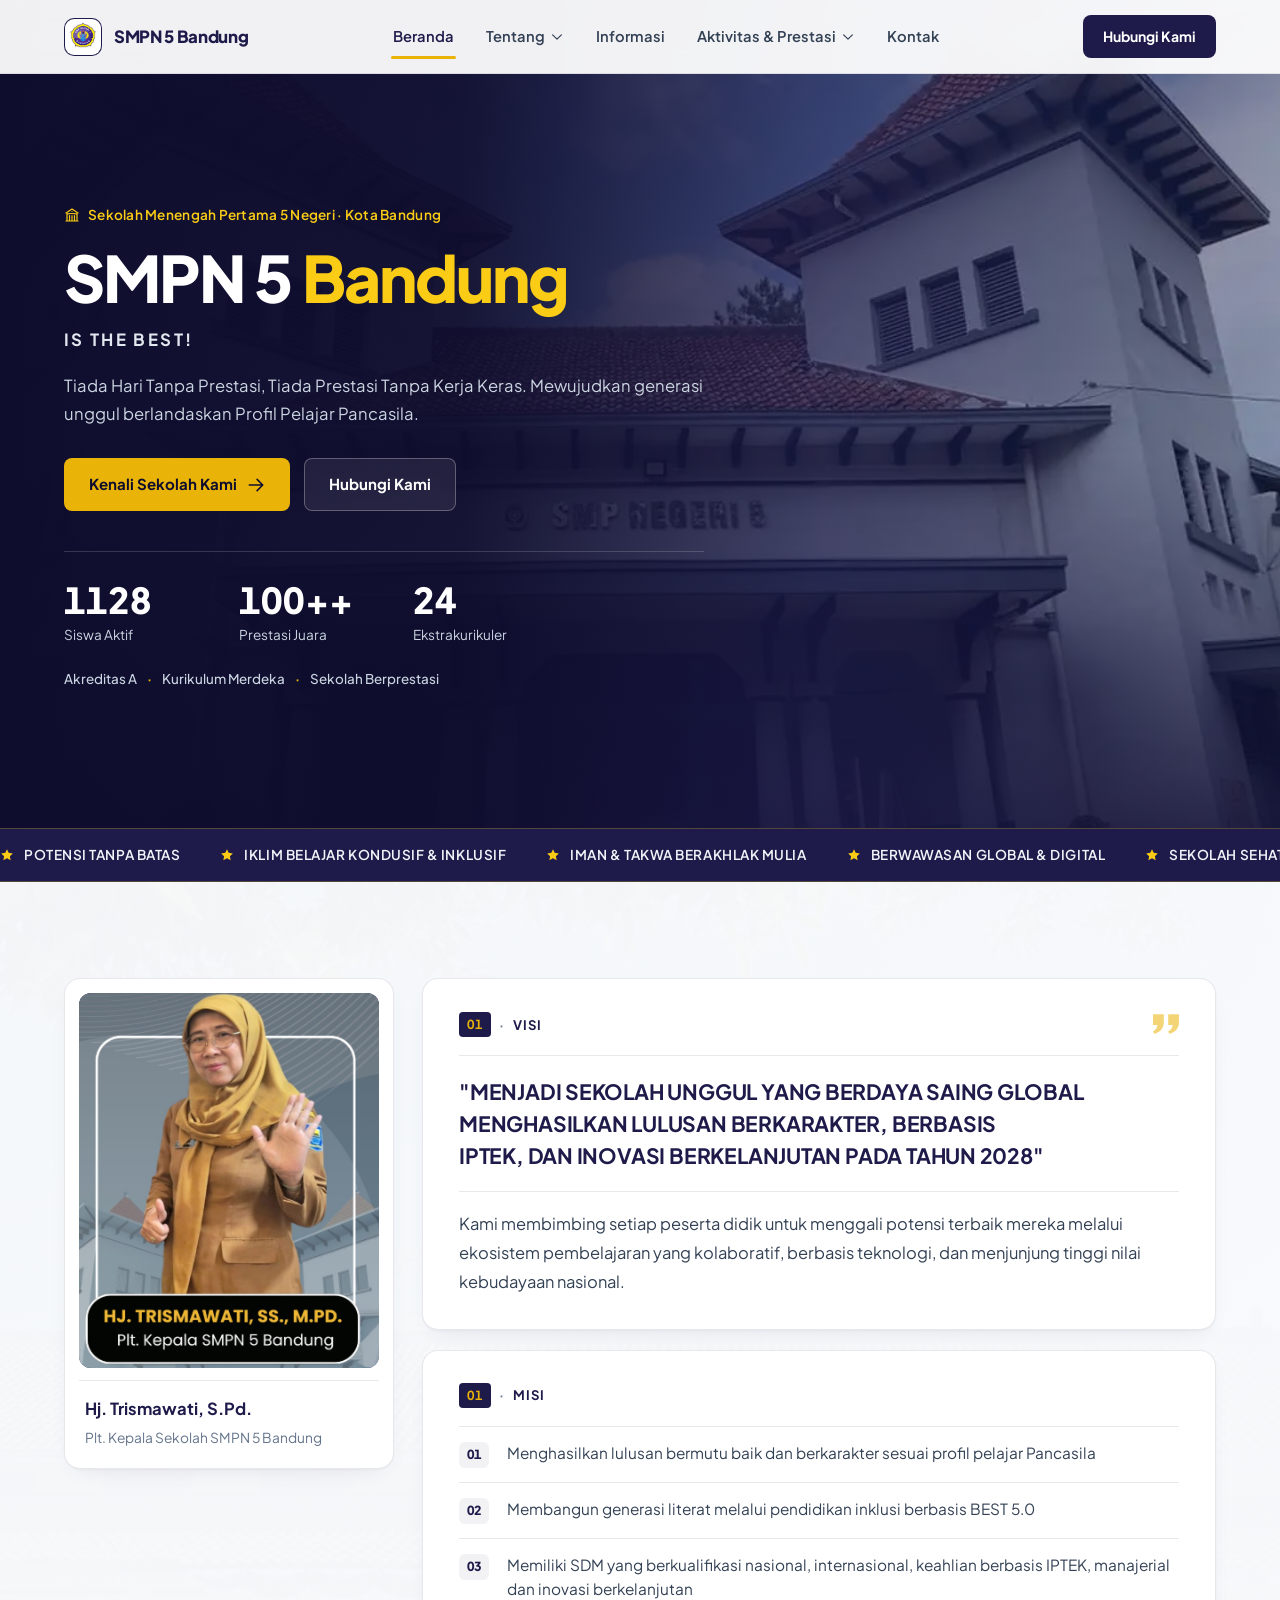
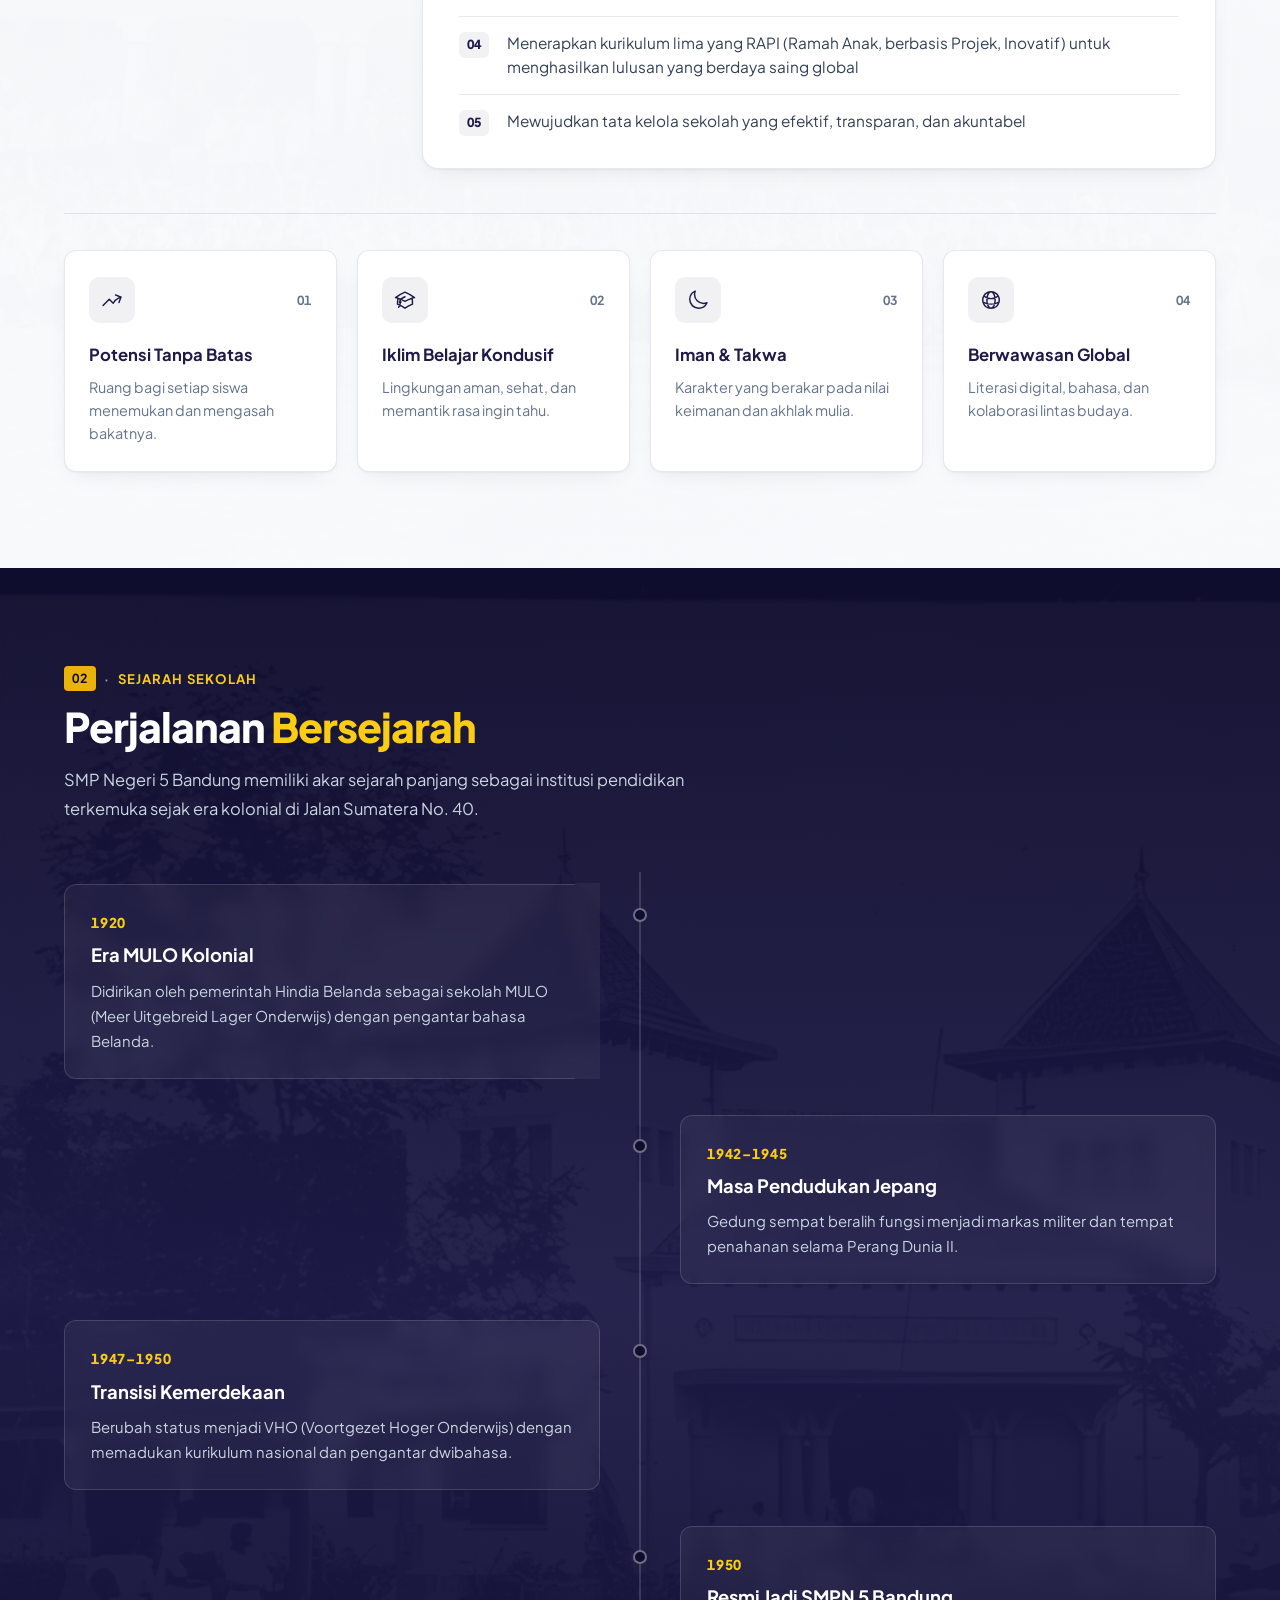
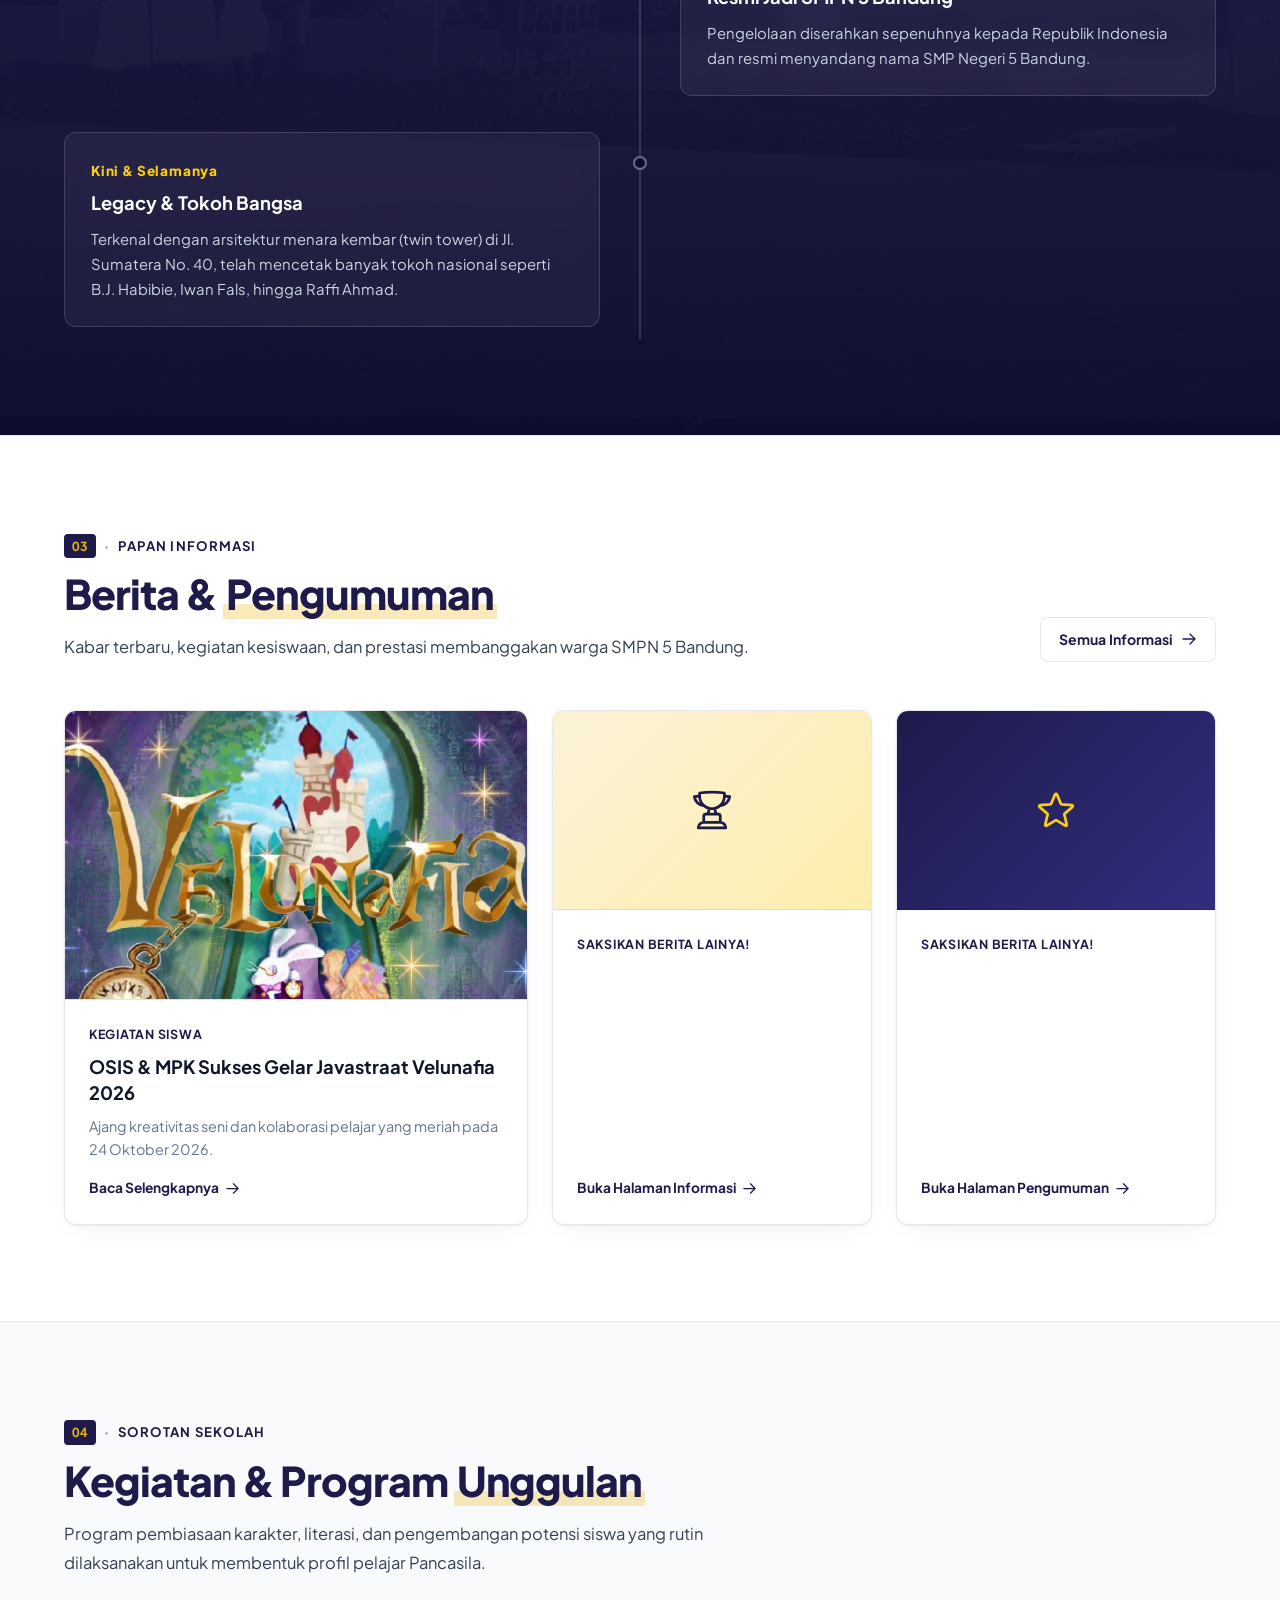
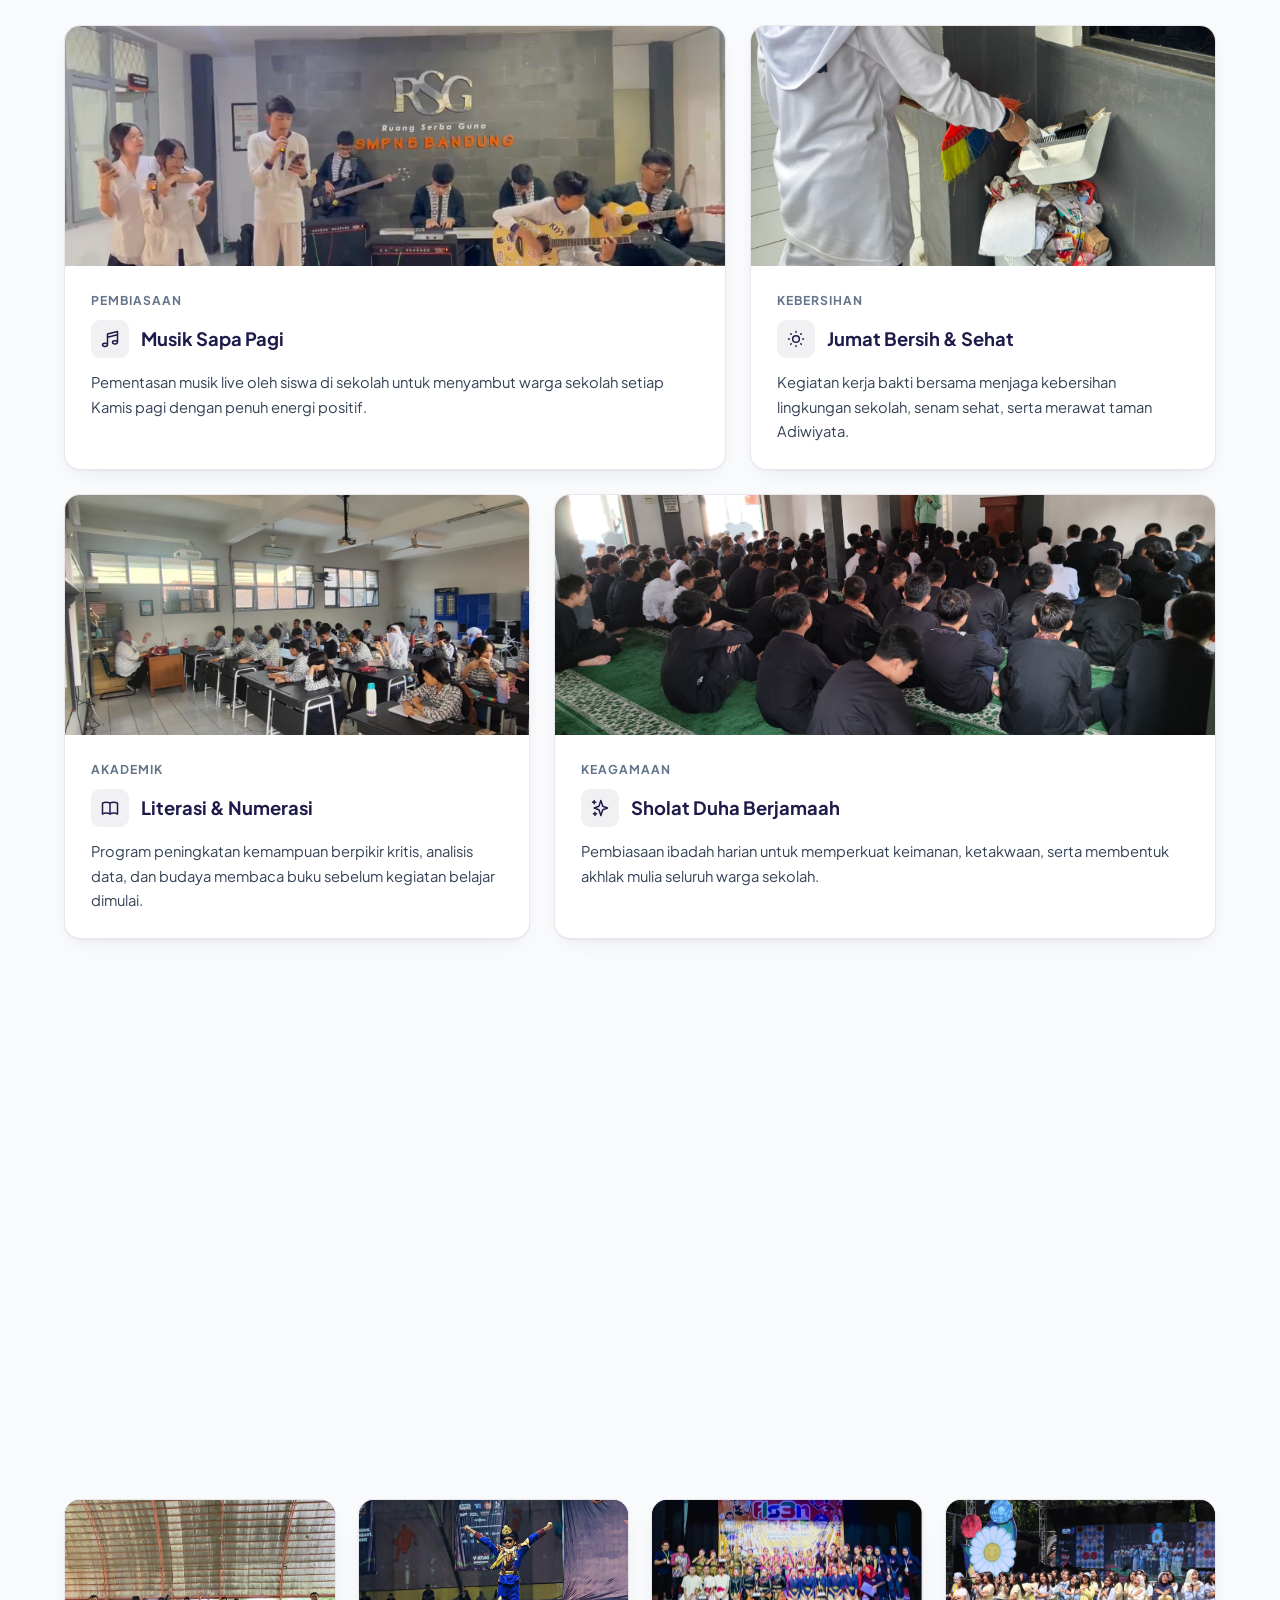
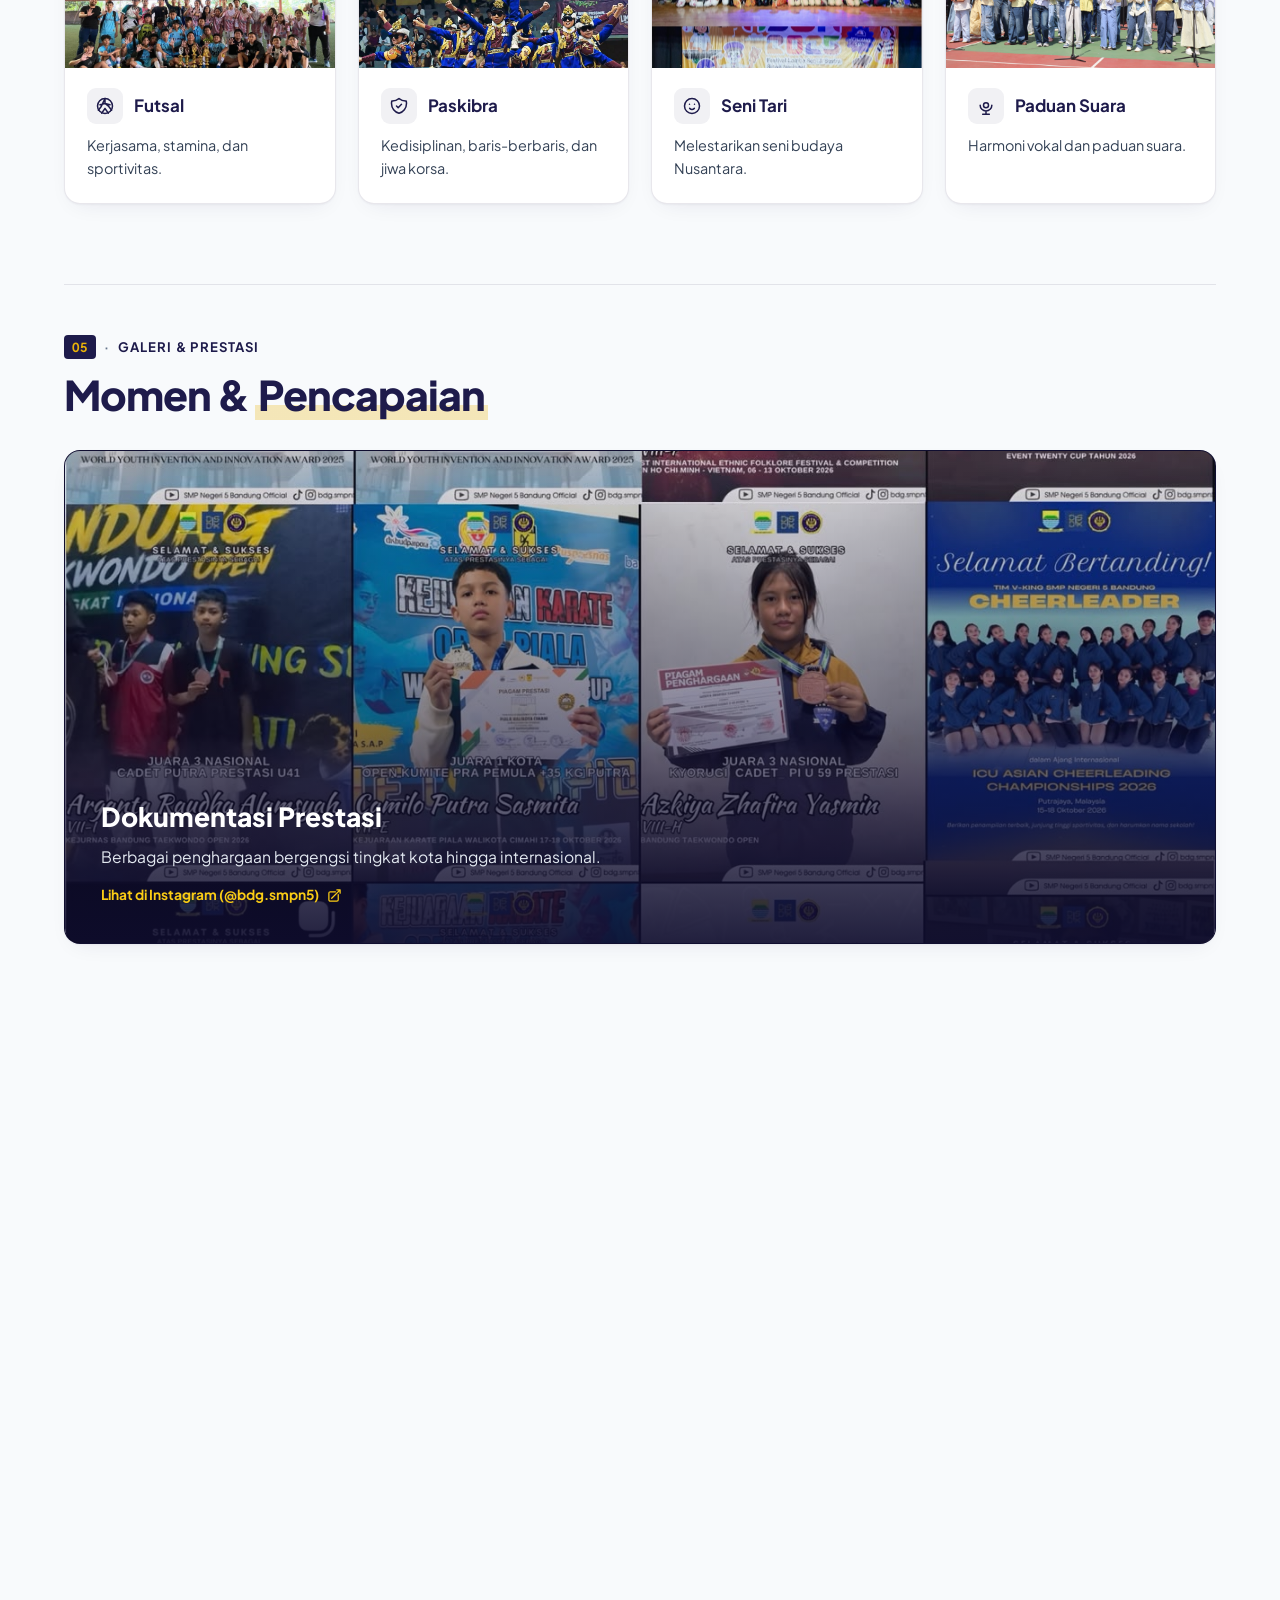
==== commit f73d63d3: "Update index.html" ====
--- a/index.html
+++ b/index.html
@@ -13,7 +13,7 @@
   <link rel="preconnect" href="https://fonts.gstatic.com" crossorigin>
   <link href="https://fonts.googleapis.com/css2?family=Plus+Jakarta+Sans:wght@400;500;600;700;800&display=swap" rel="stylesheet">
   <link rel="stylesheet" href="css/style.css">
-  <link rel="icon" href="assets/favicon.png"> type="image/png"
+  <link rel="icon" type="image/png" href="assets/favicon.png">
 </head>
 <body>
 
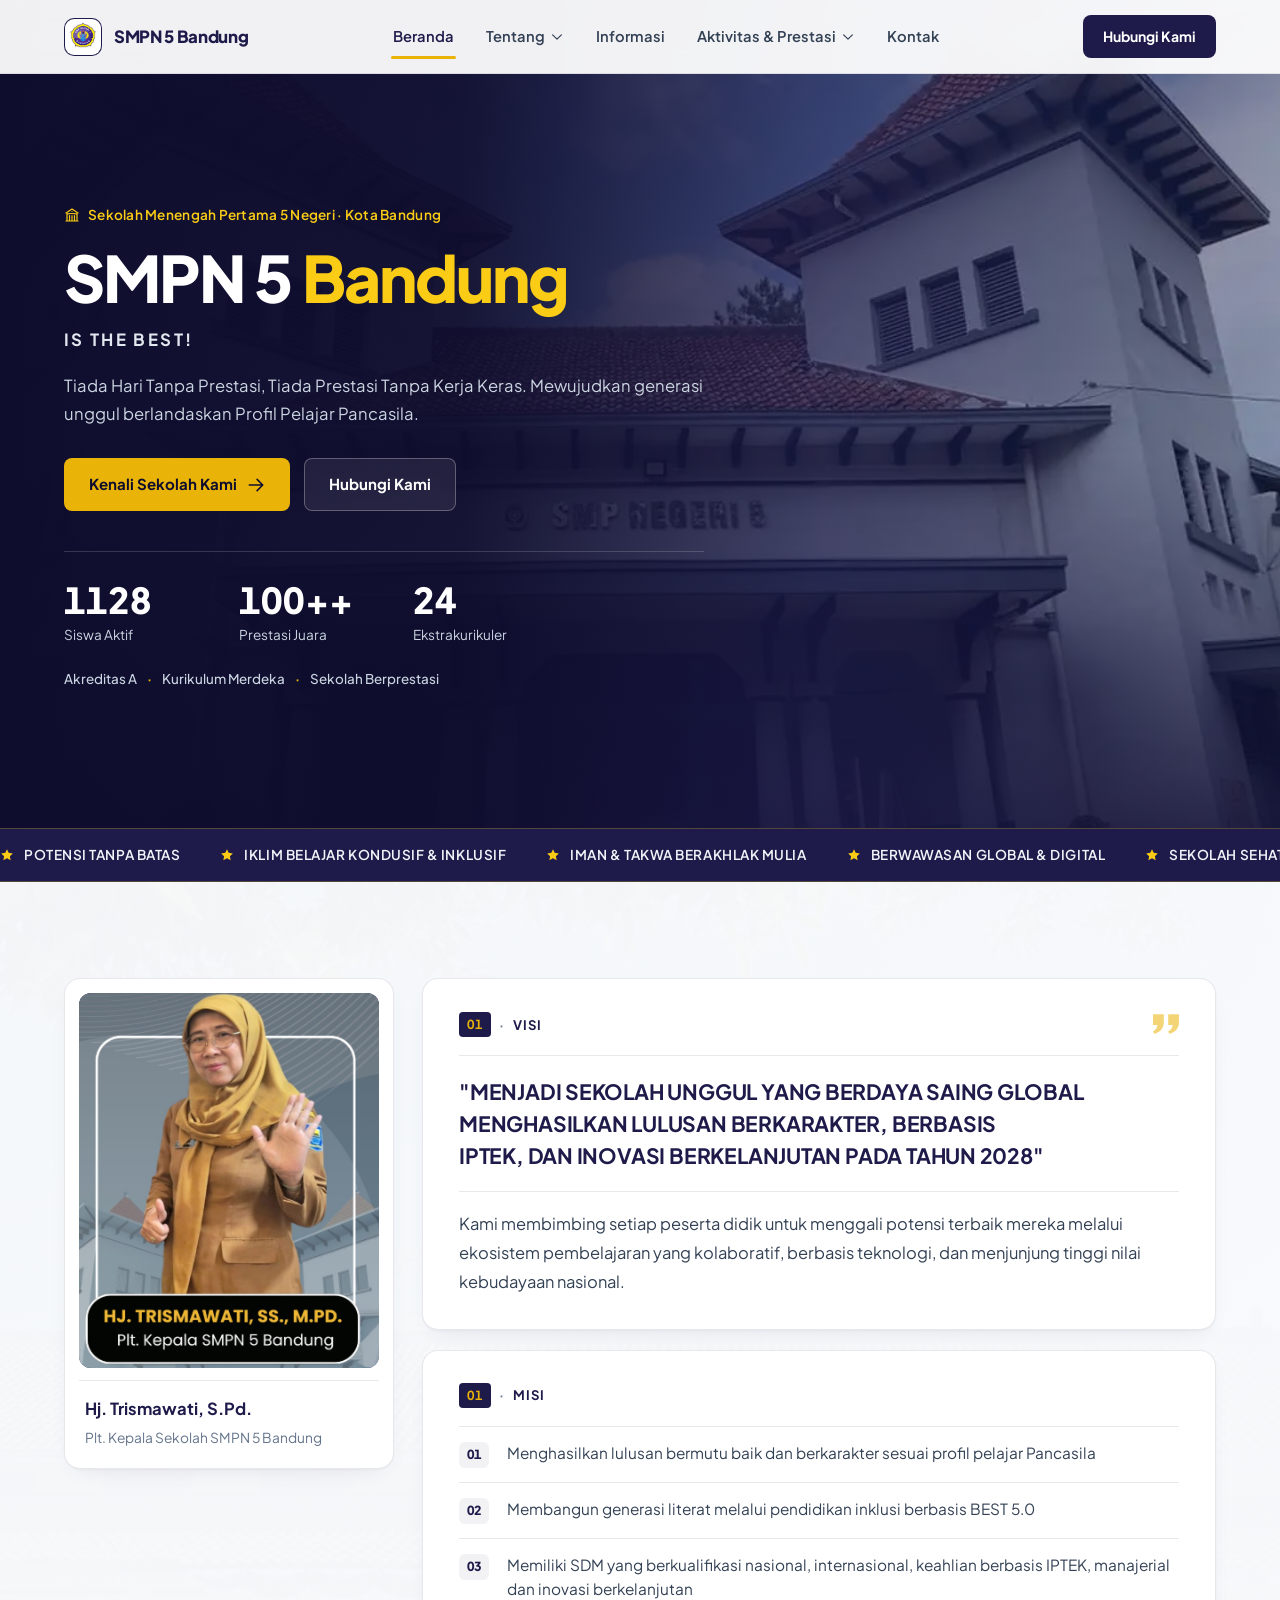
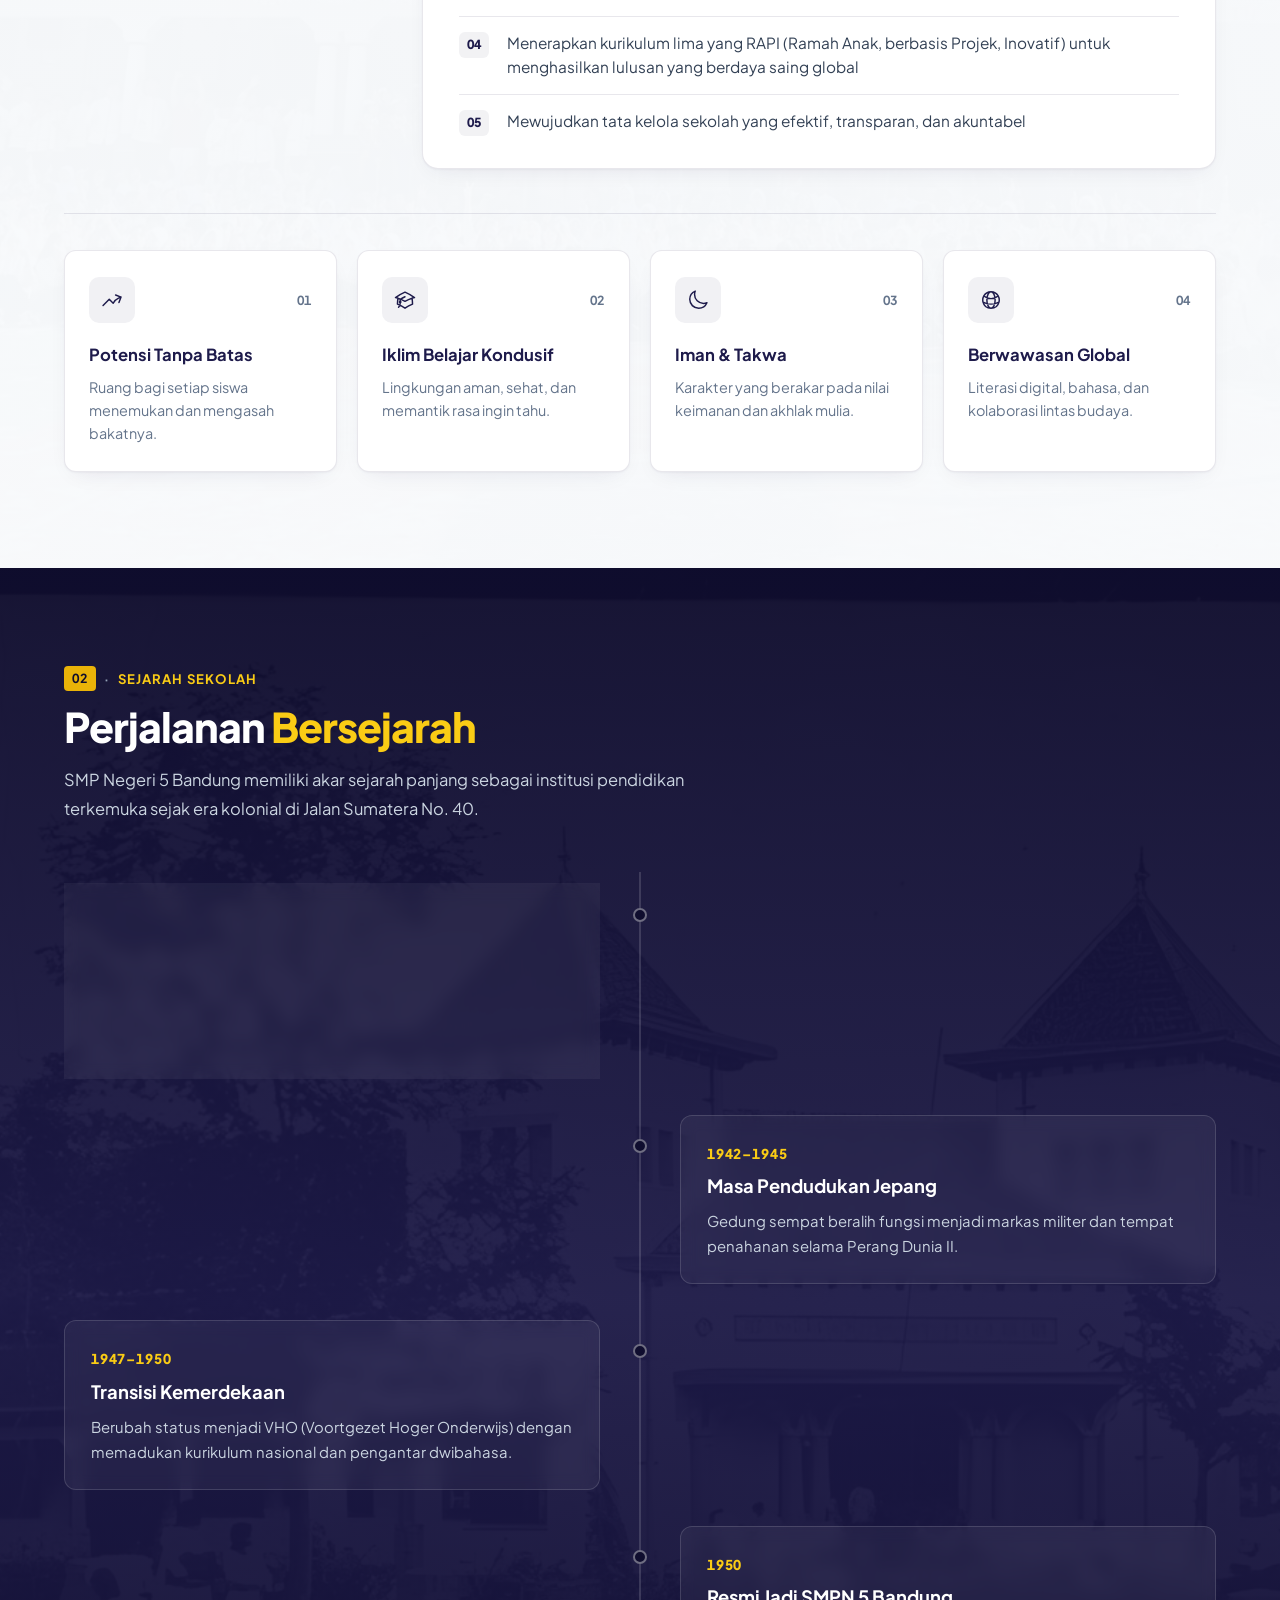
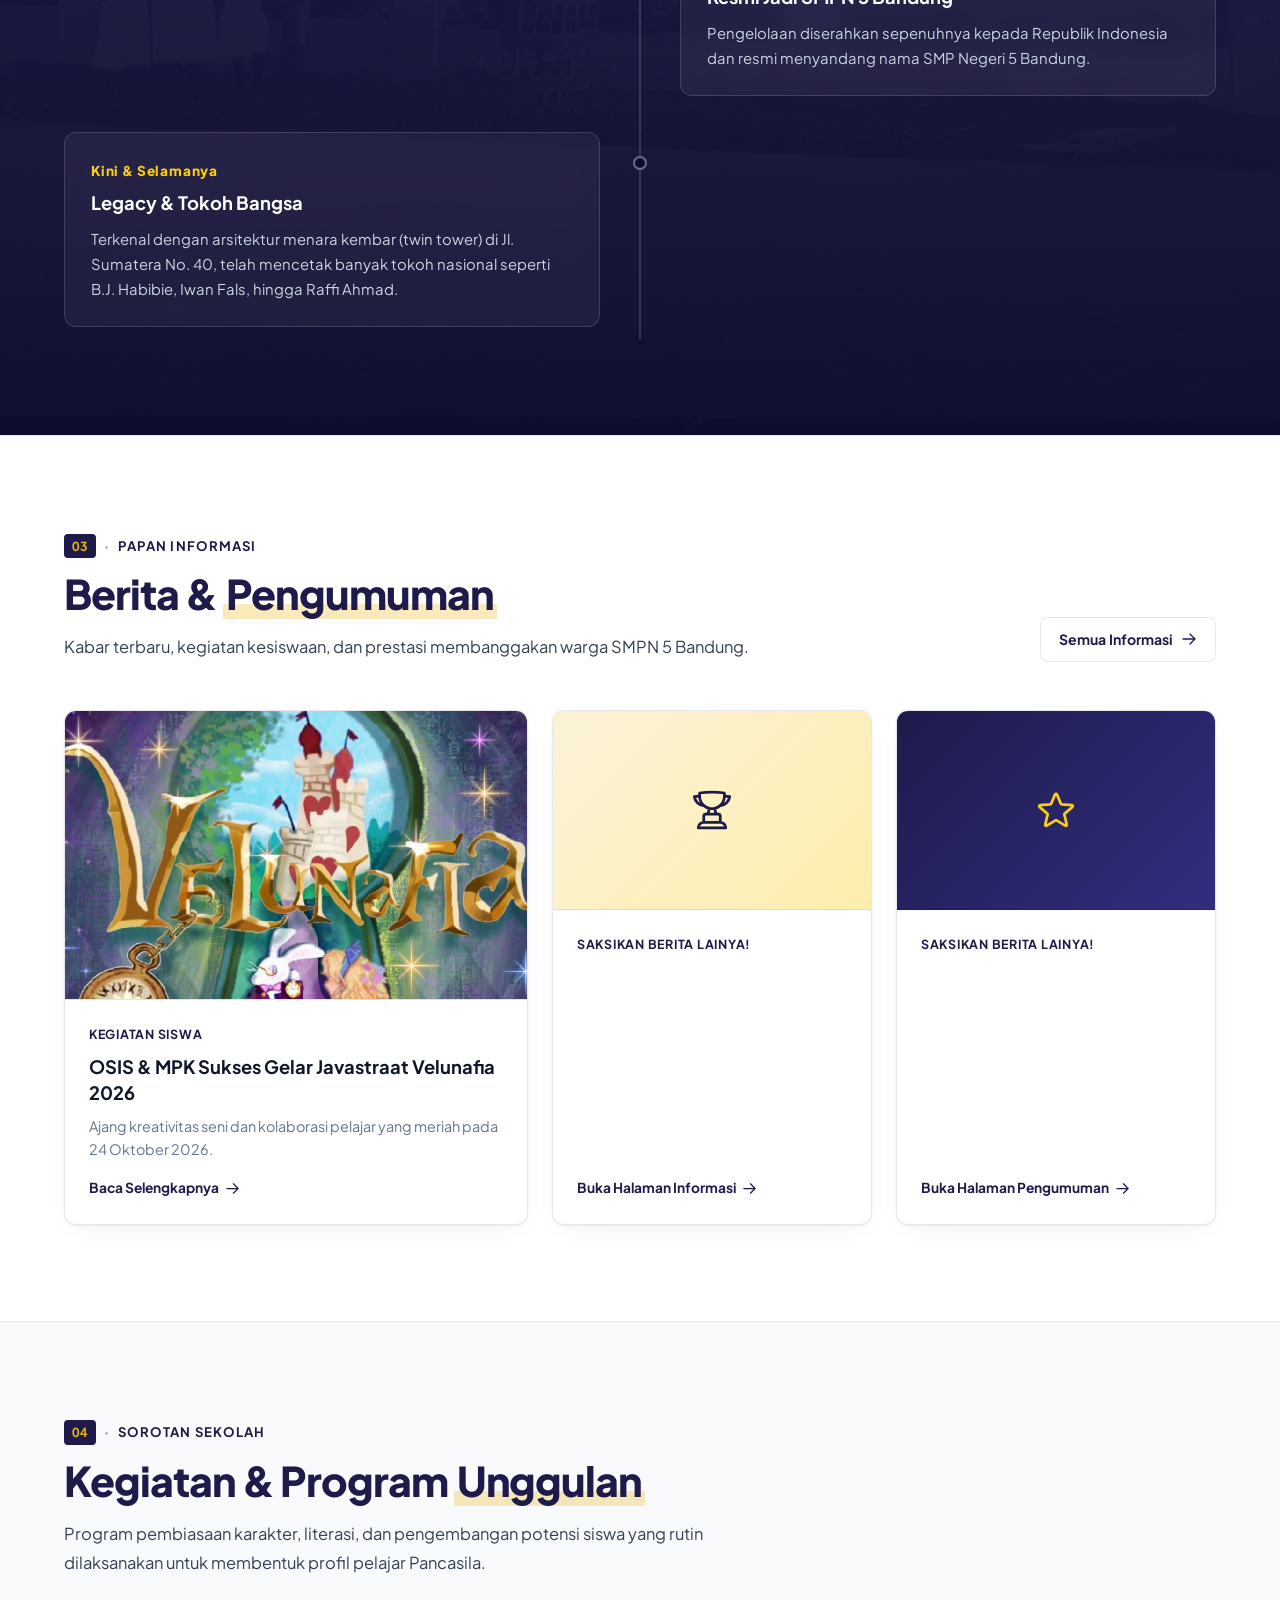
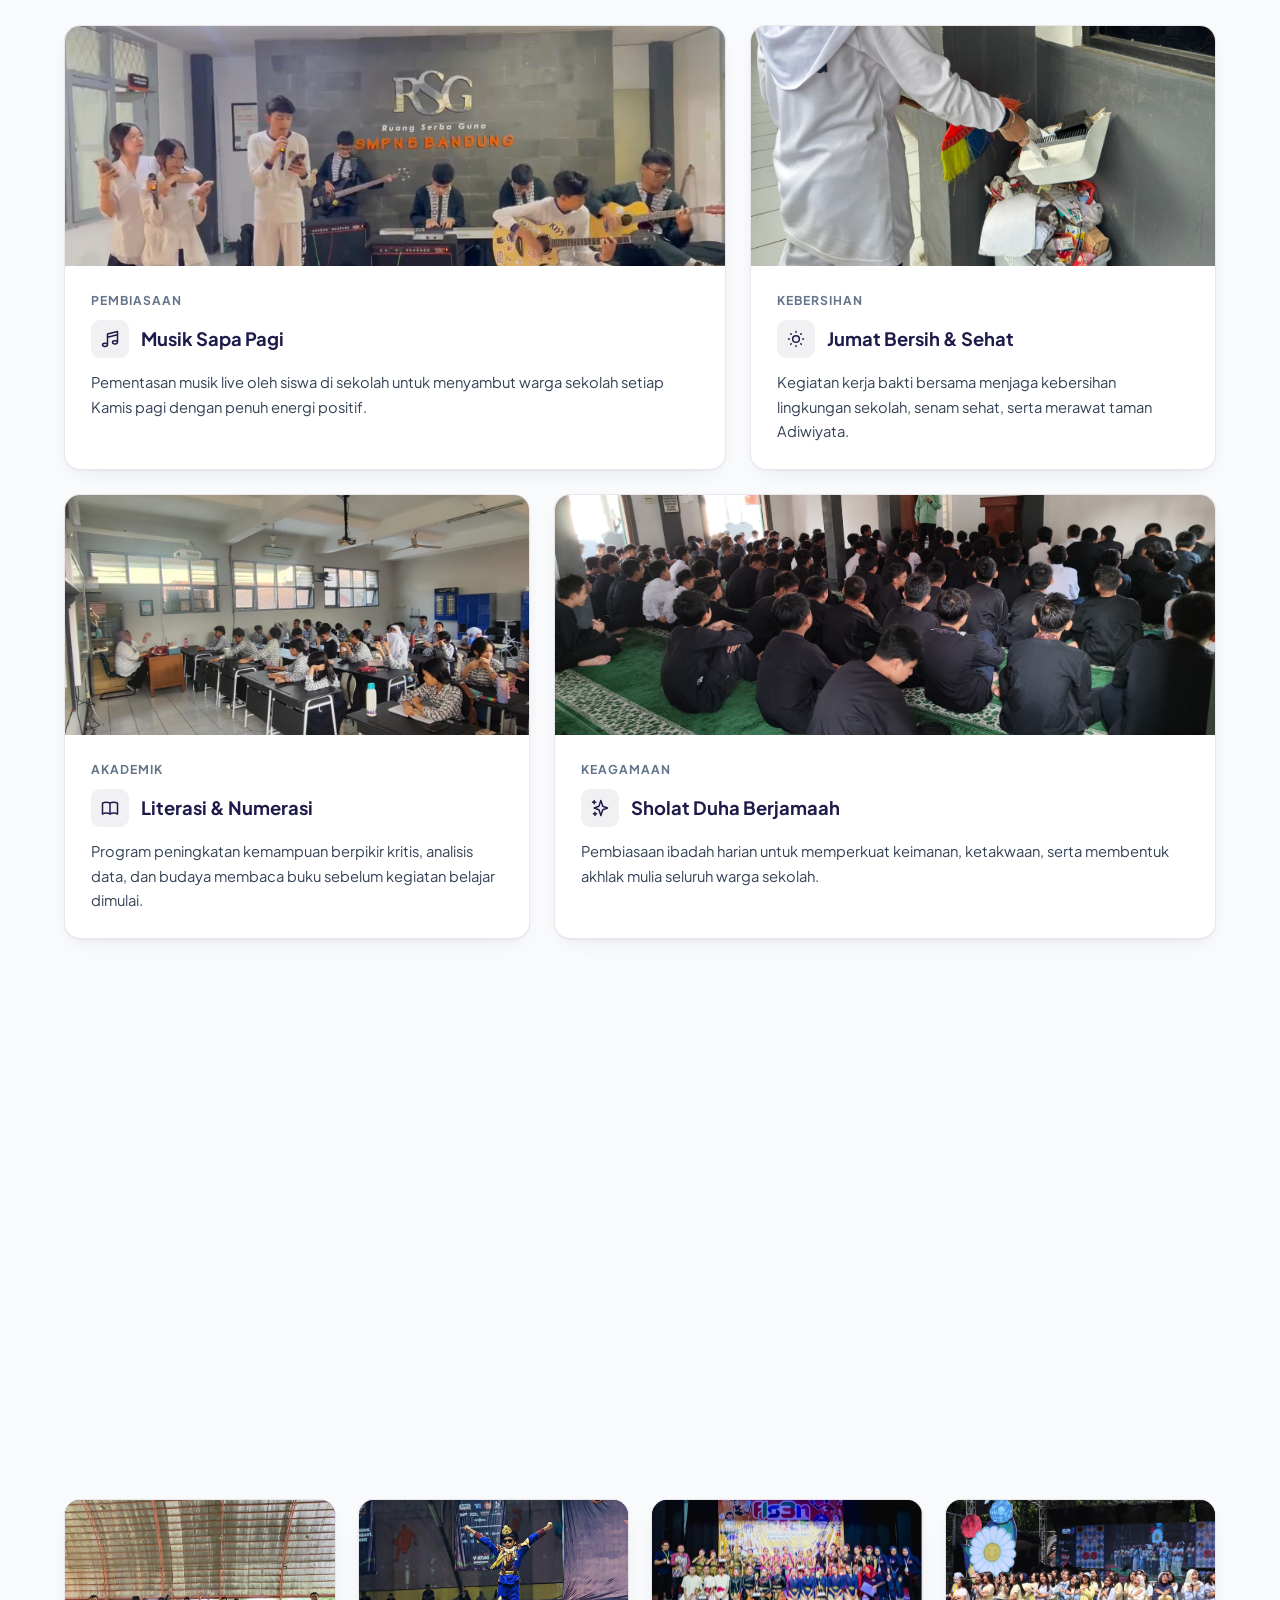
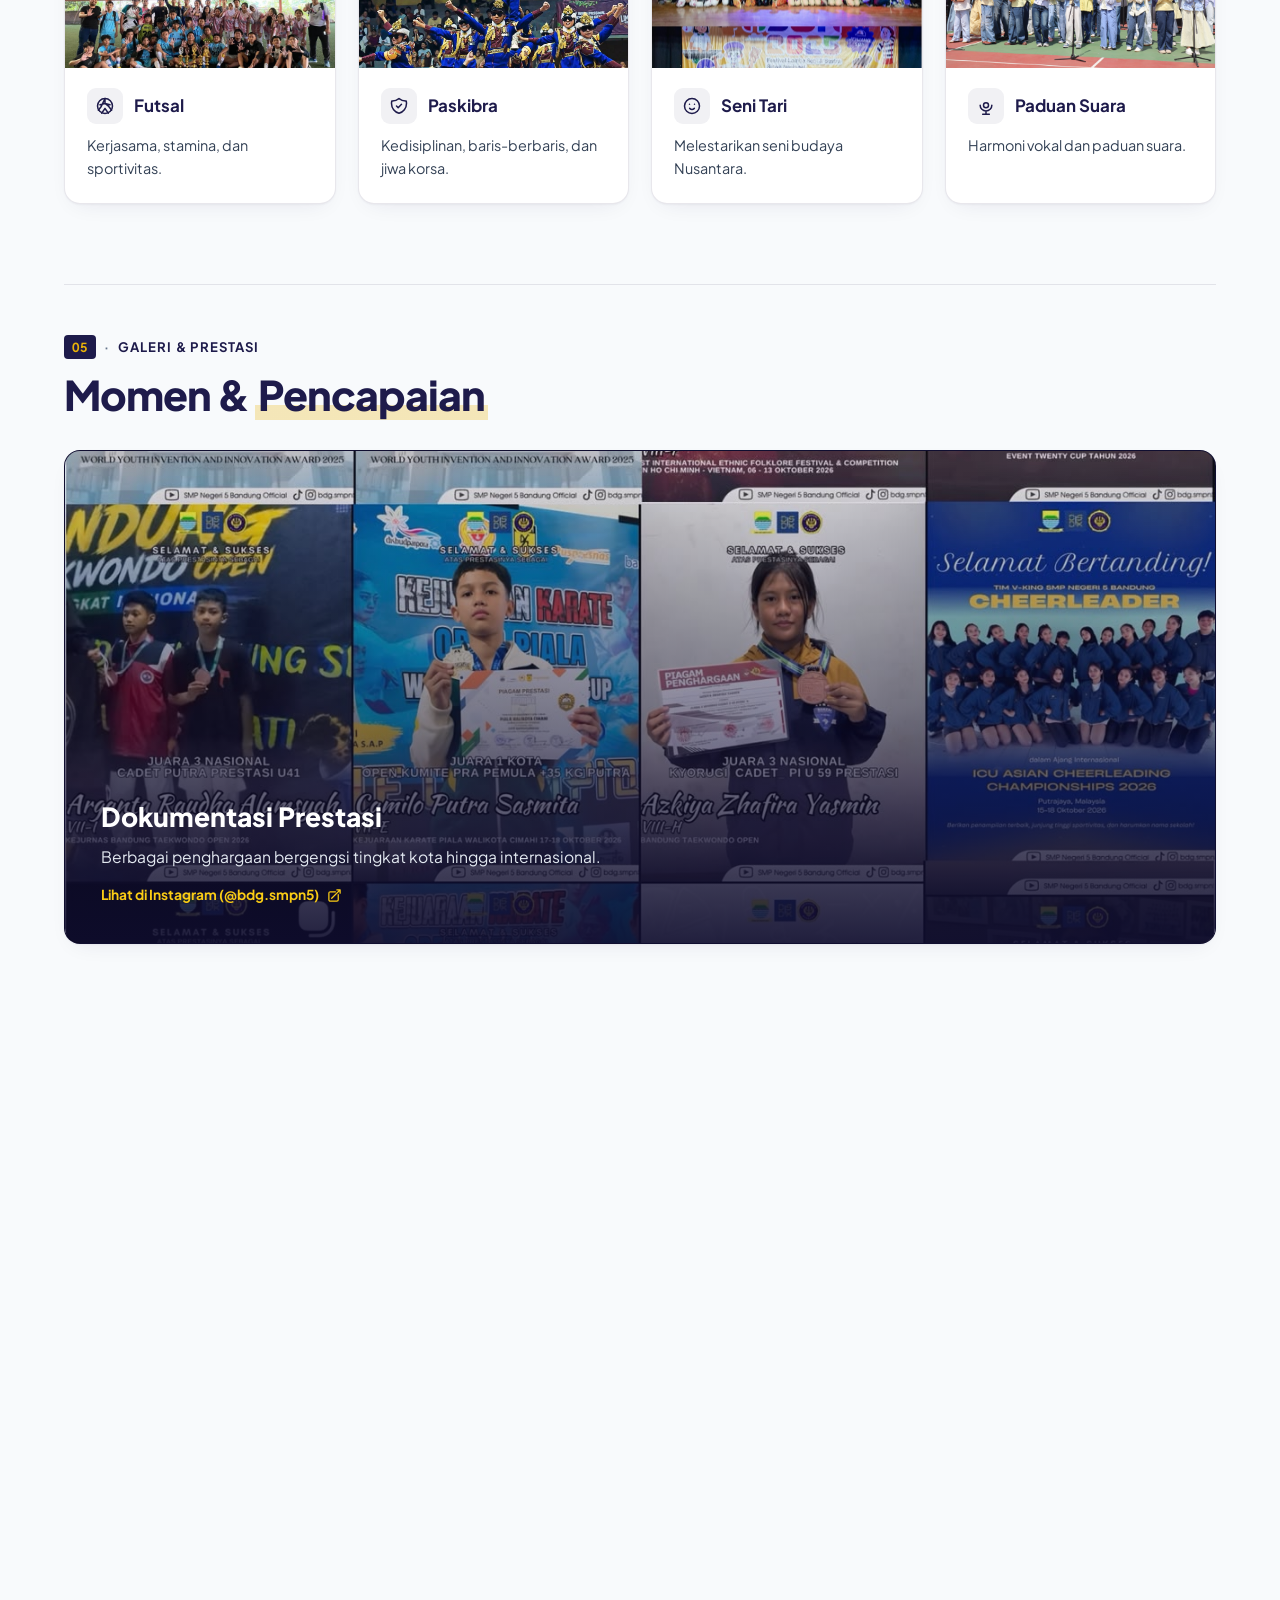
==== commit ce1ed49a: "Update index.html" ====
--- a/index.html
+++ b/index.html
@@ -13,7 +13,7 @@
   <link rel="preconnect" href="https://fonts.gstatic.com" crossorigin>
   <link href="https://fonts.googleapis.com/css2?family=Plus+Jakarta+Sans:wght@400;500;600;700;800&display=swap" rel="stylesheet">
   <link rel="stylesheet" href="css/style.css">
-  <link rel="icon" type="image/png" href="assets/favicon.png">
+  <link rel="icon" type="image/png" href="favicon.png">
 </head>
 <body>
 
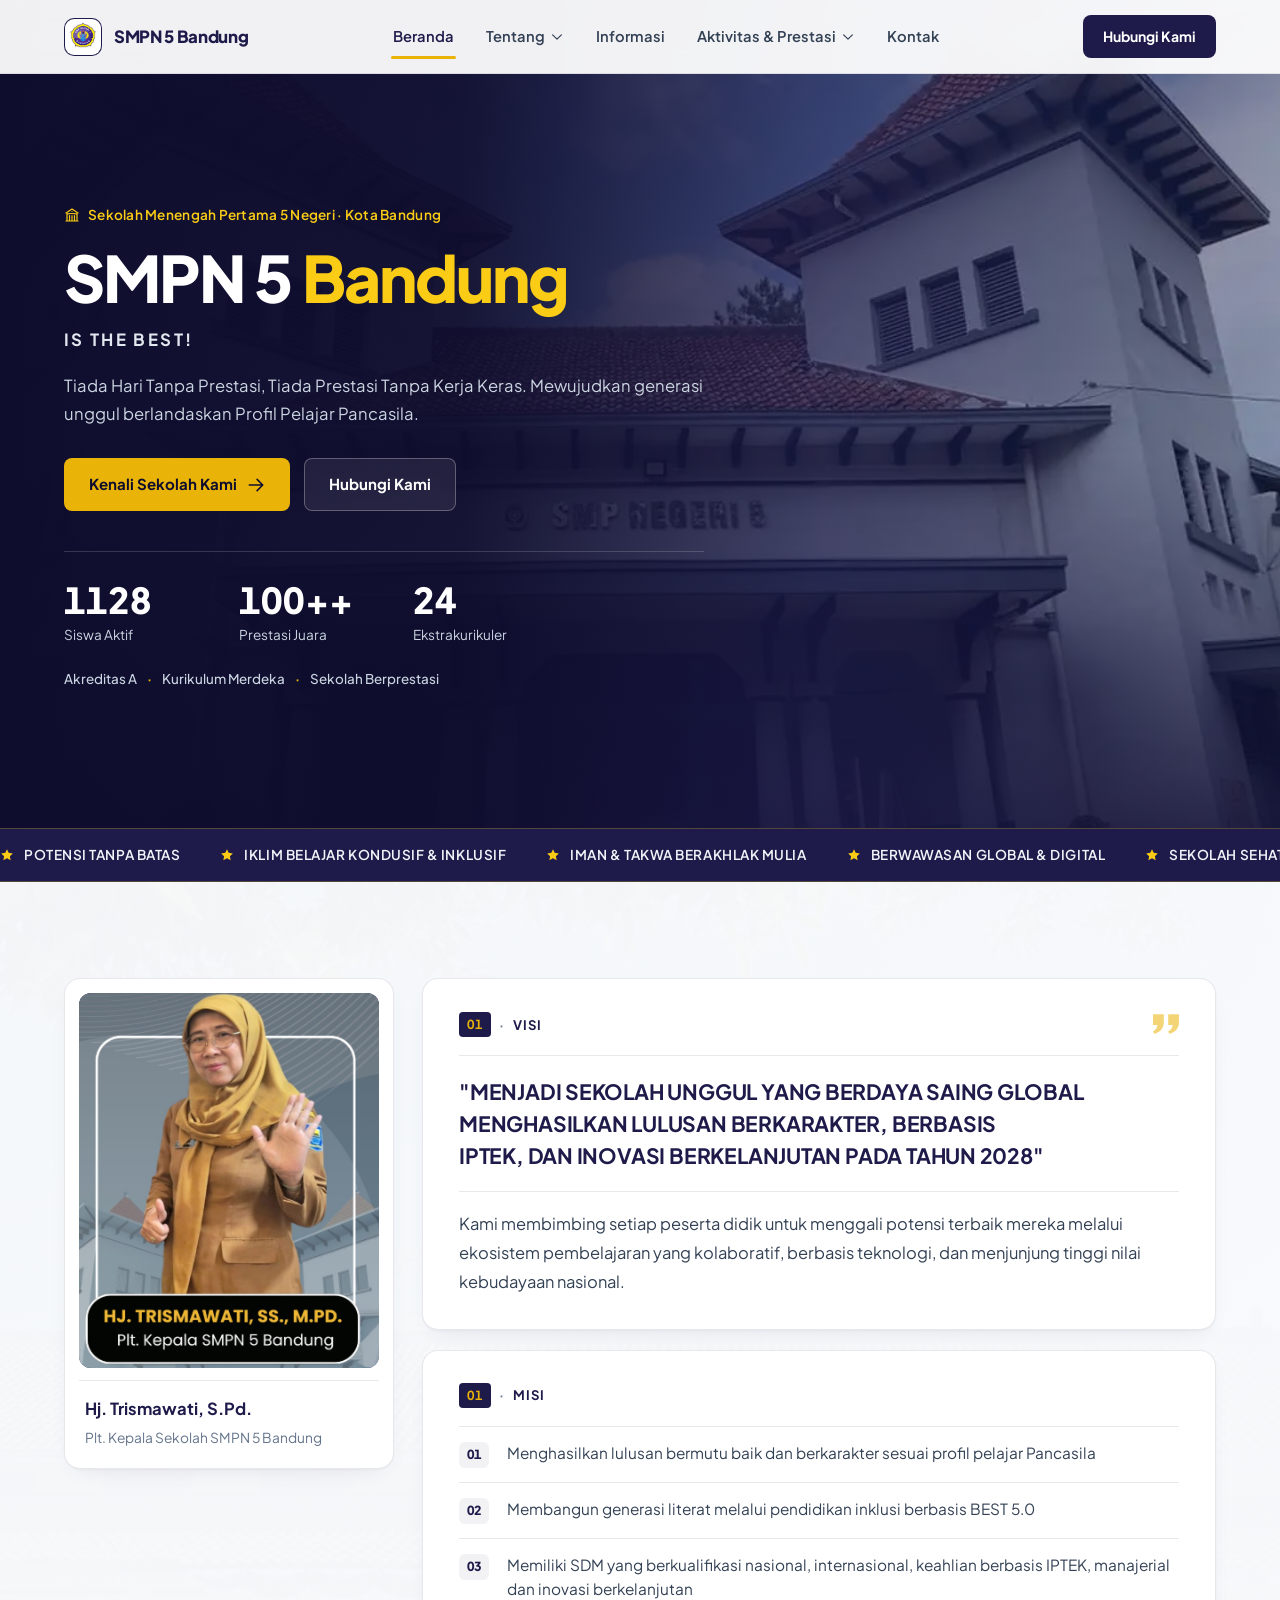
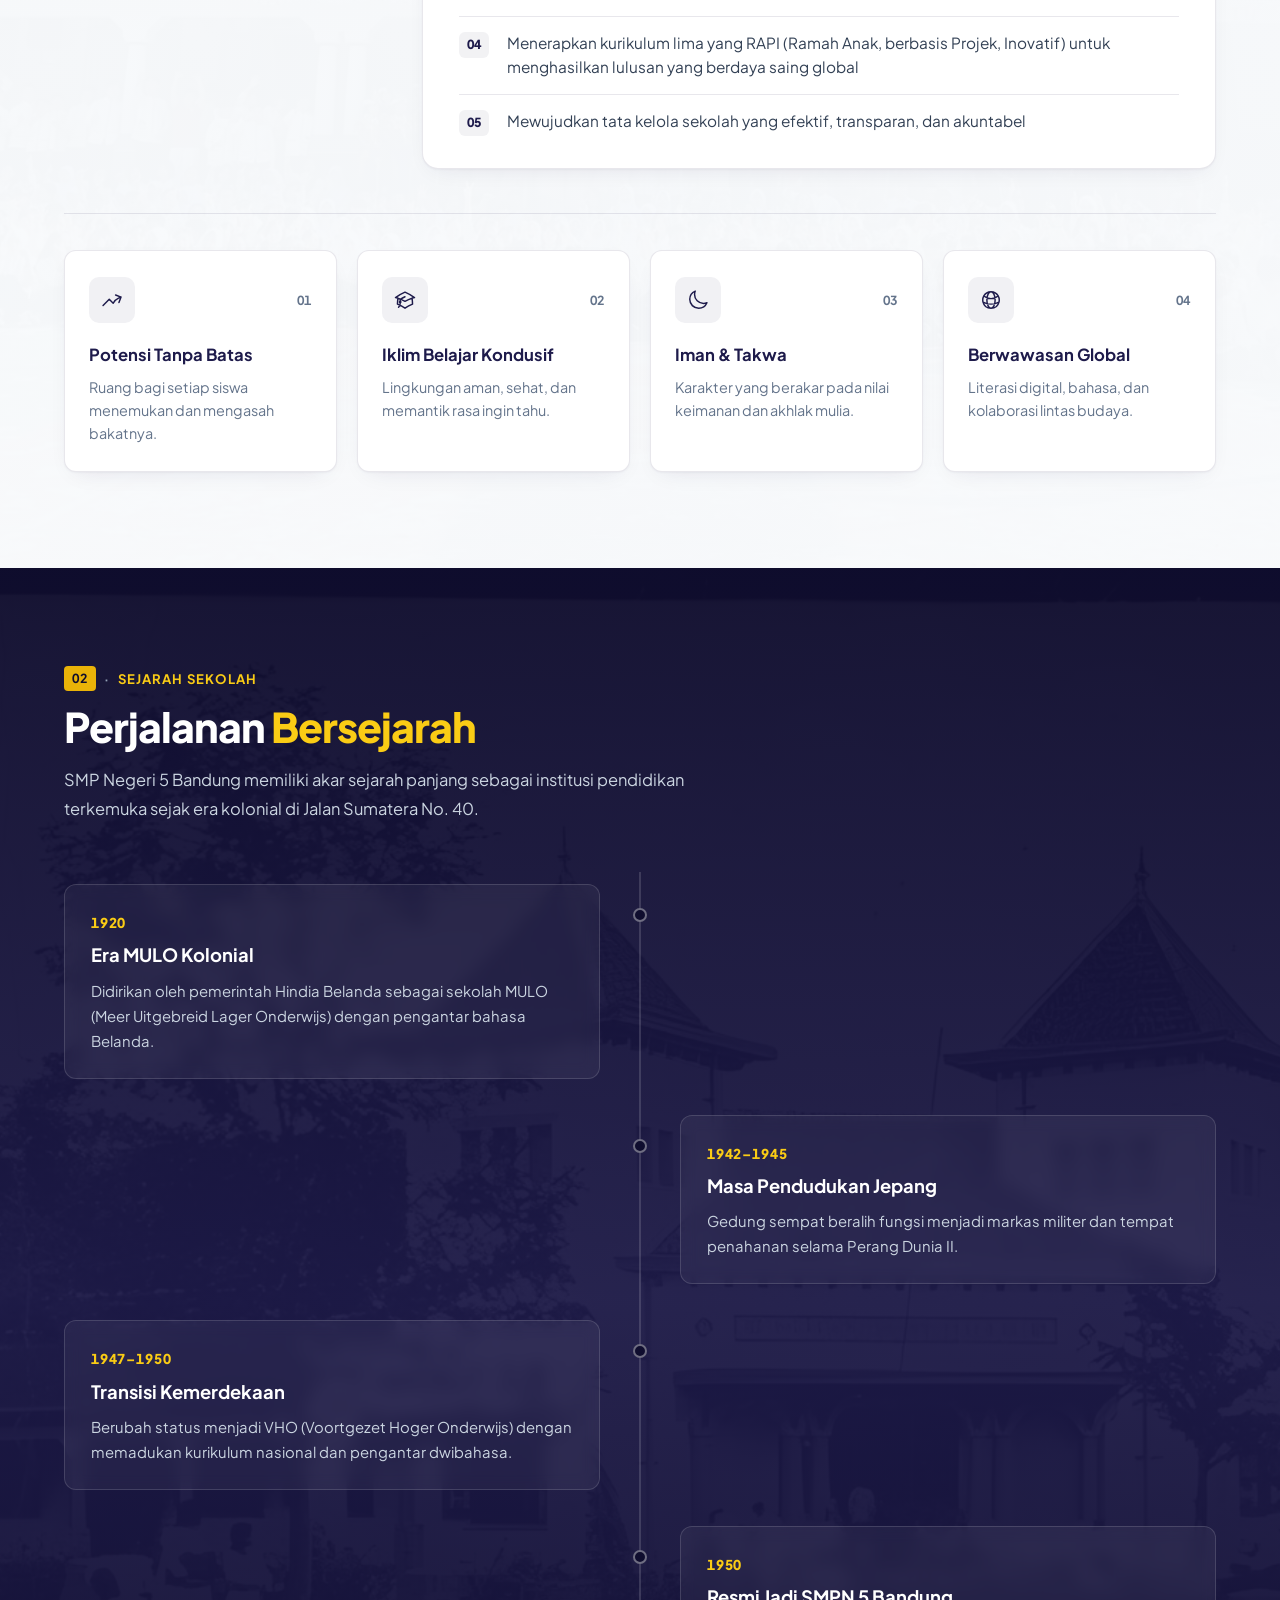
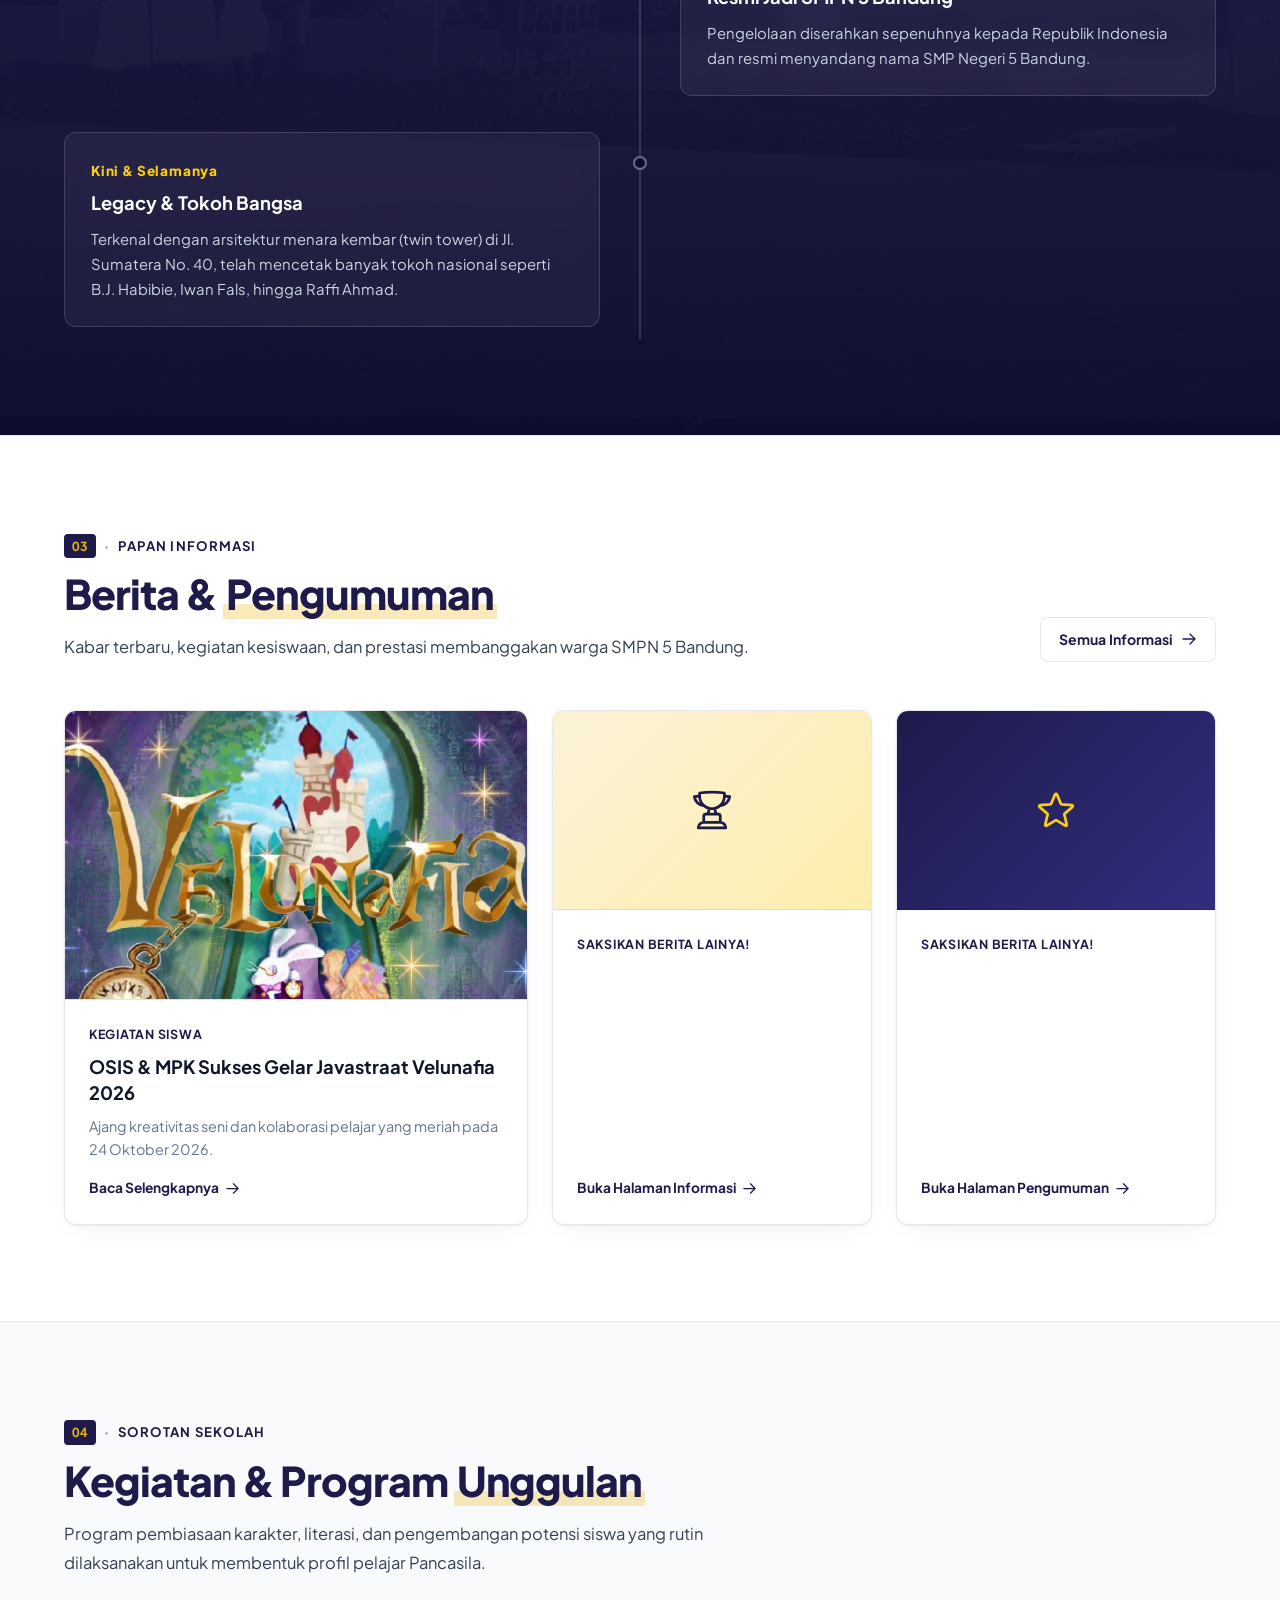
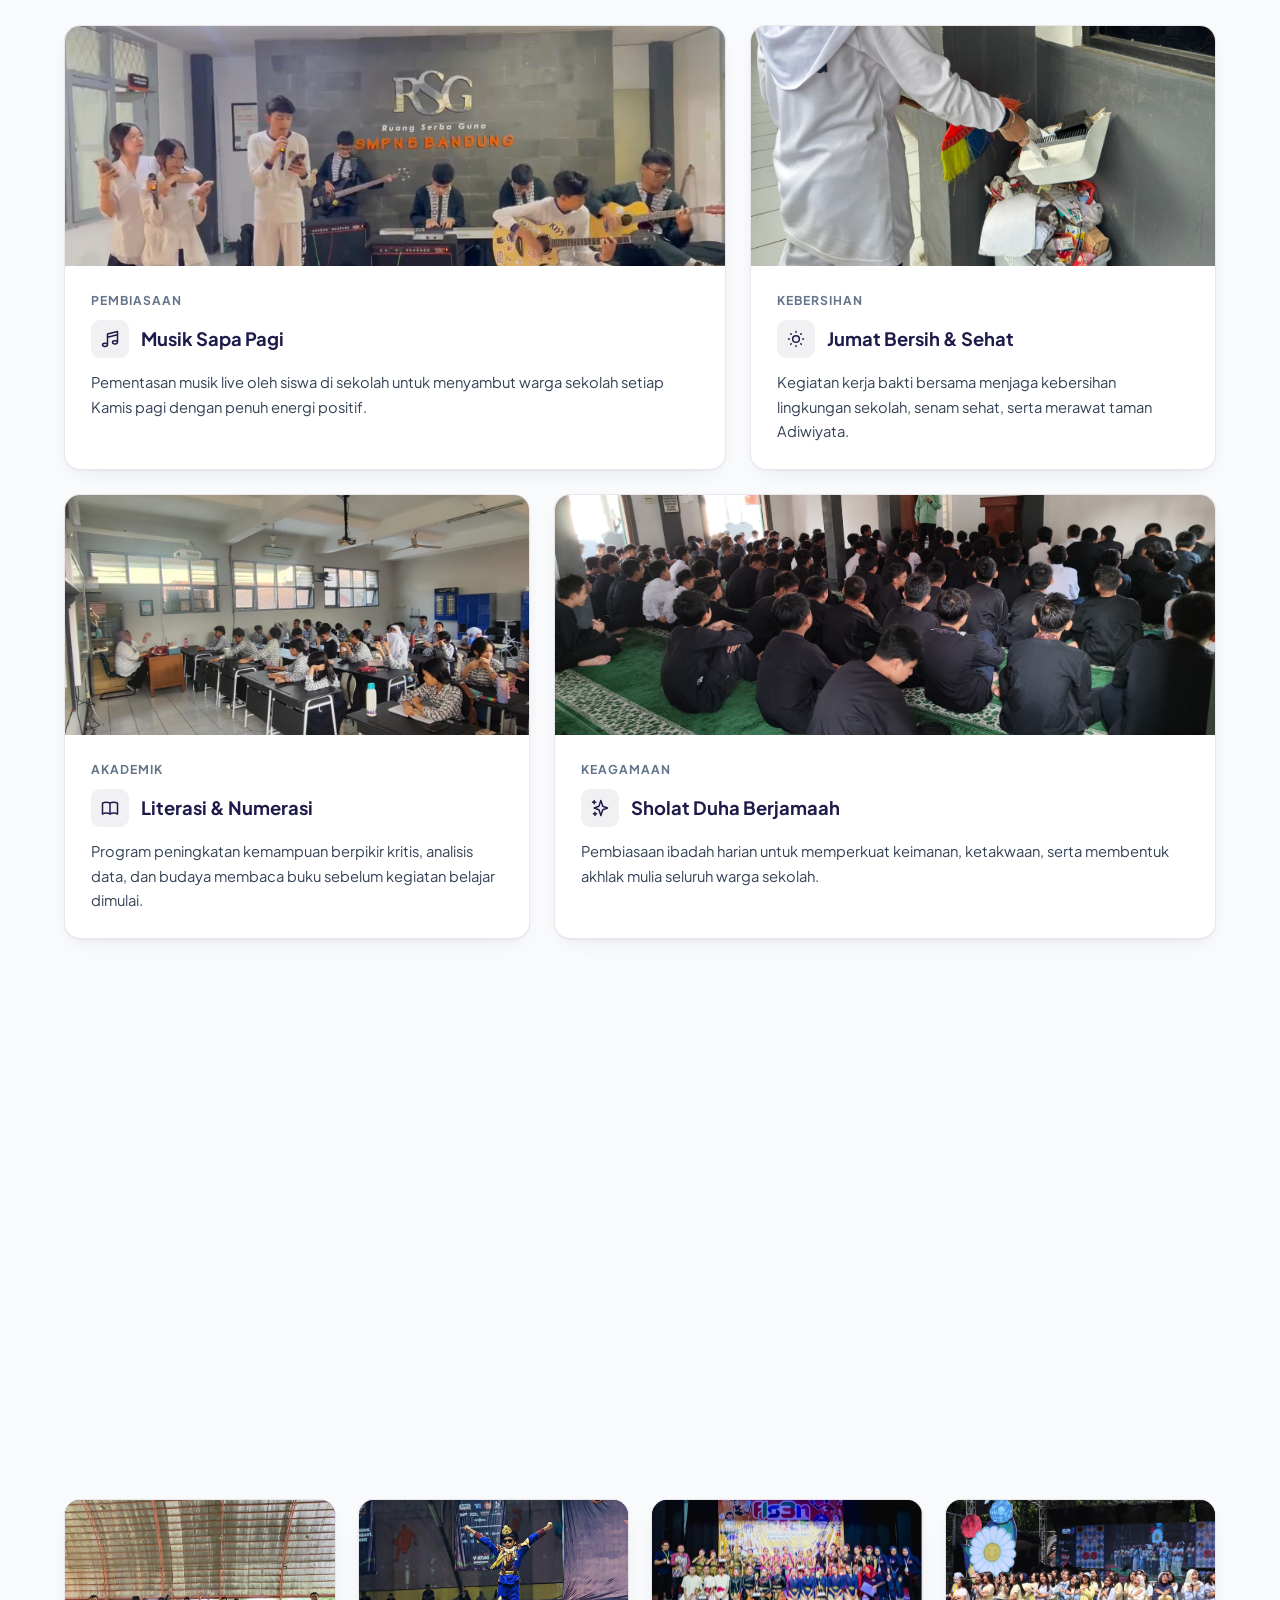
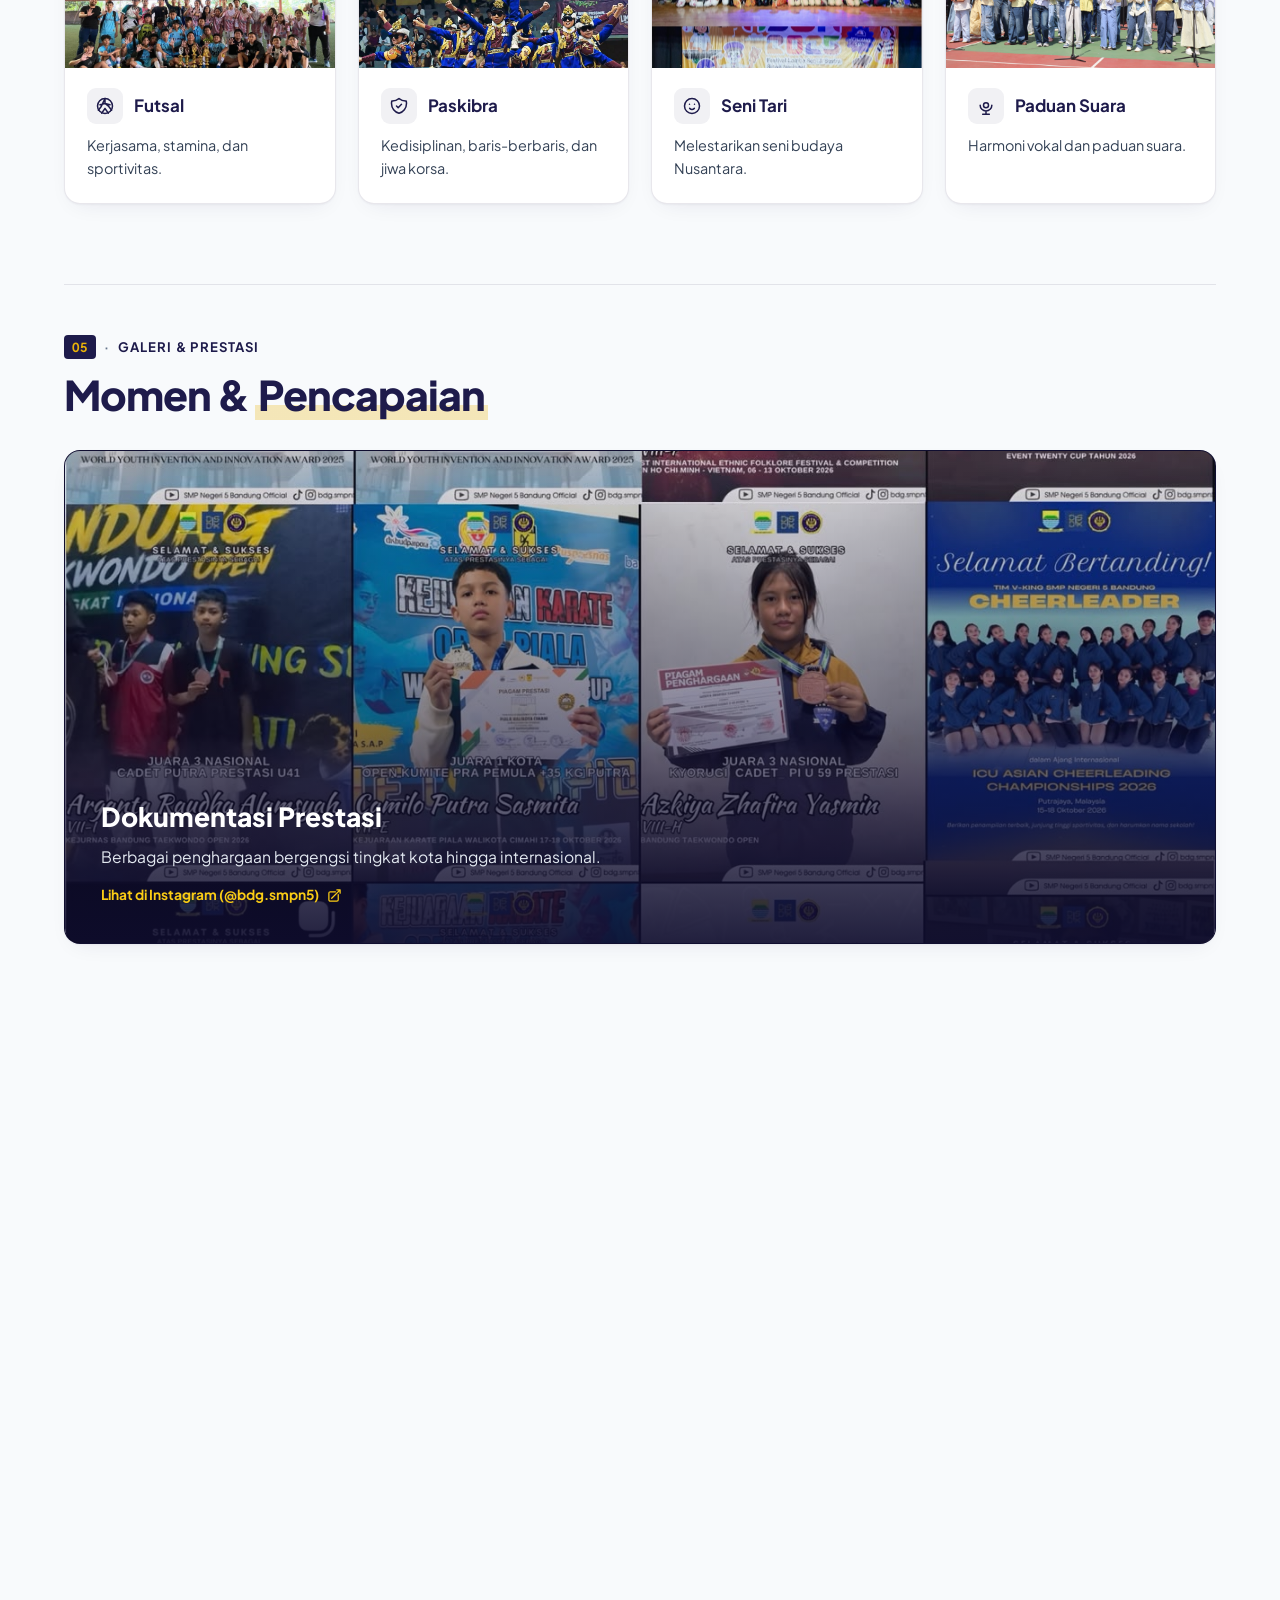
==== commit 2589cb05: "Update index.html" ====
--- a/index.html
+++ b/index.html
@@ -13,7 +13,7 @@
   <link rel="preconnect" href="https://fonts.gstatic.com" crossorigin>
   <link href="https://fonts.googleapis.com/css2?family=Plus+Jakarta+Sans:wght@400;500;600;700;800&display=swap" rel="stylesheet">
   <link rel="stylesheet" href="css/style.css">
-  <link rel="icon" type="image/png" href="favicon.png">
+  <link rel="icon" type="image/jpg" href="favicon.jpg">
 </head>
 <body>
 
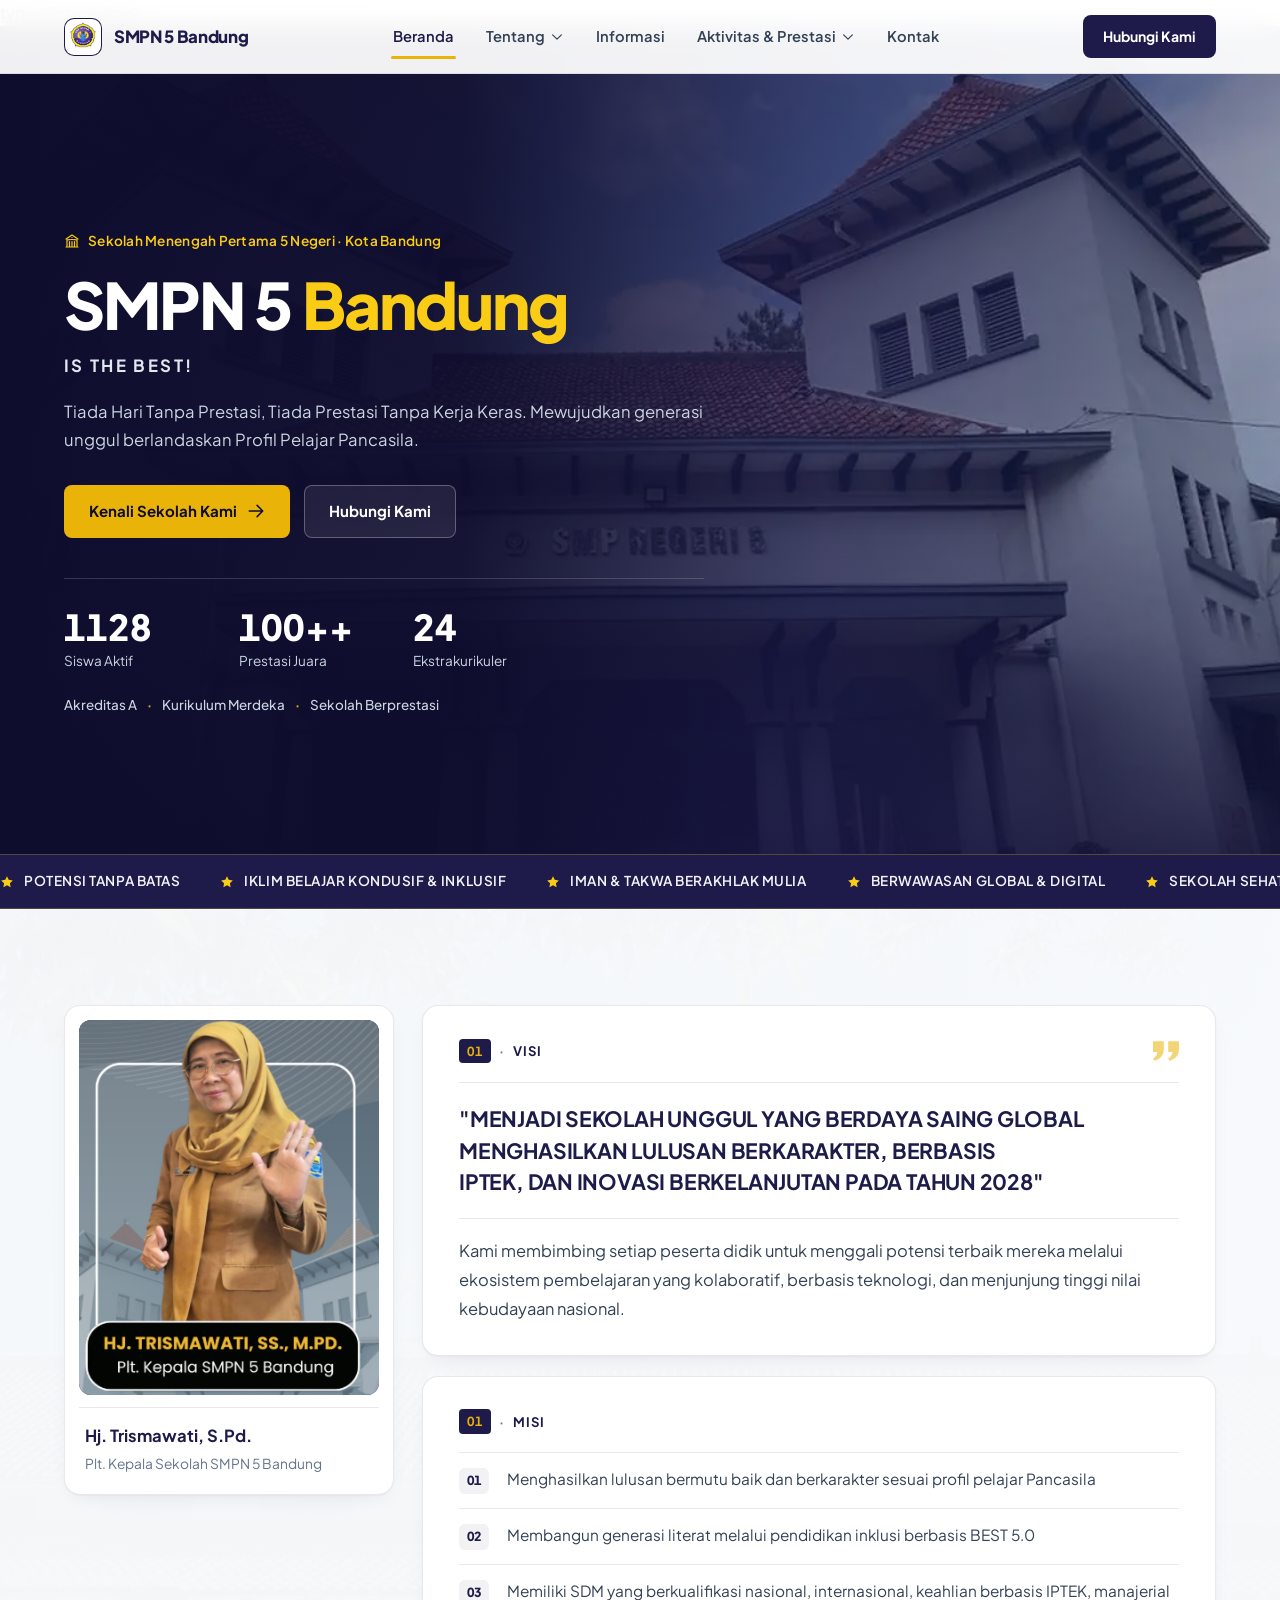
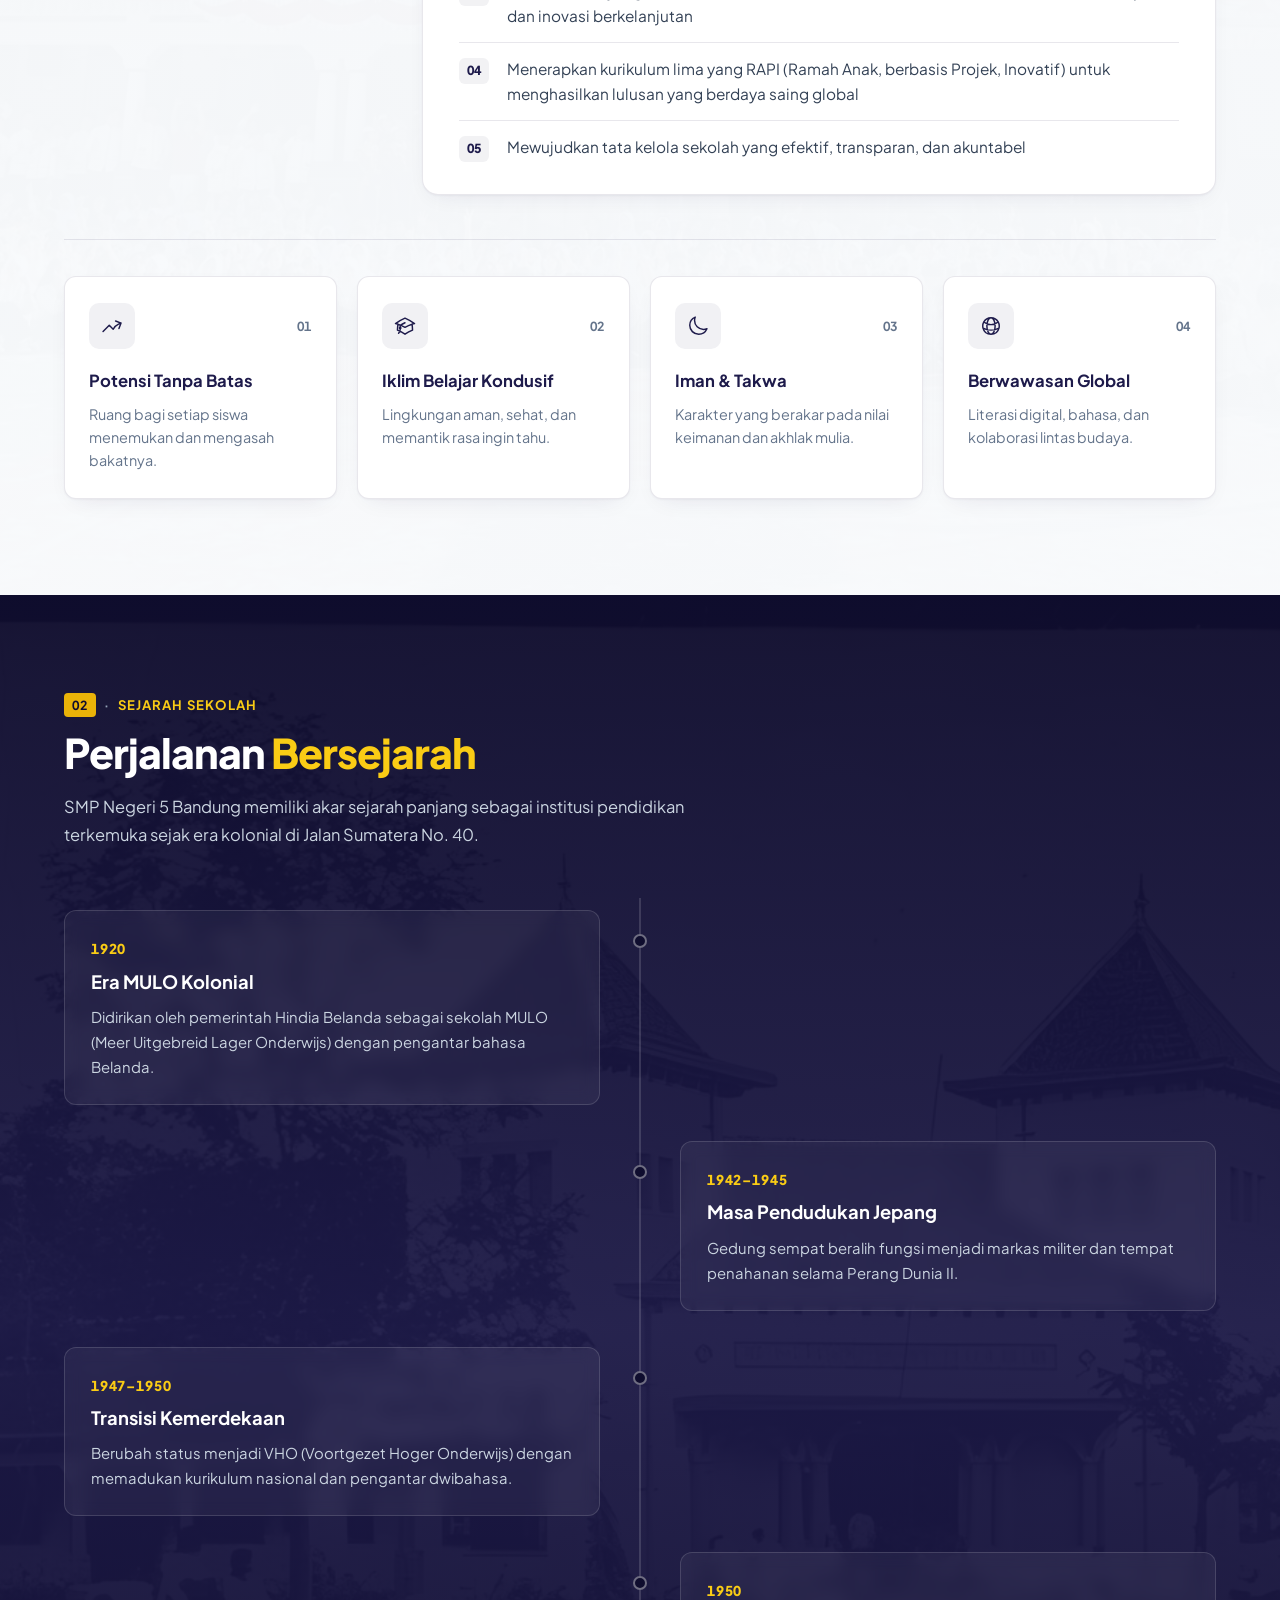
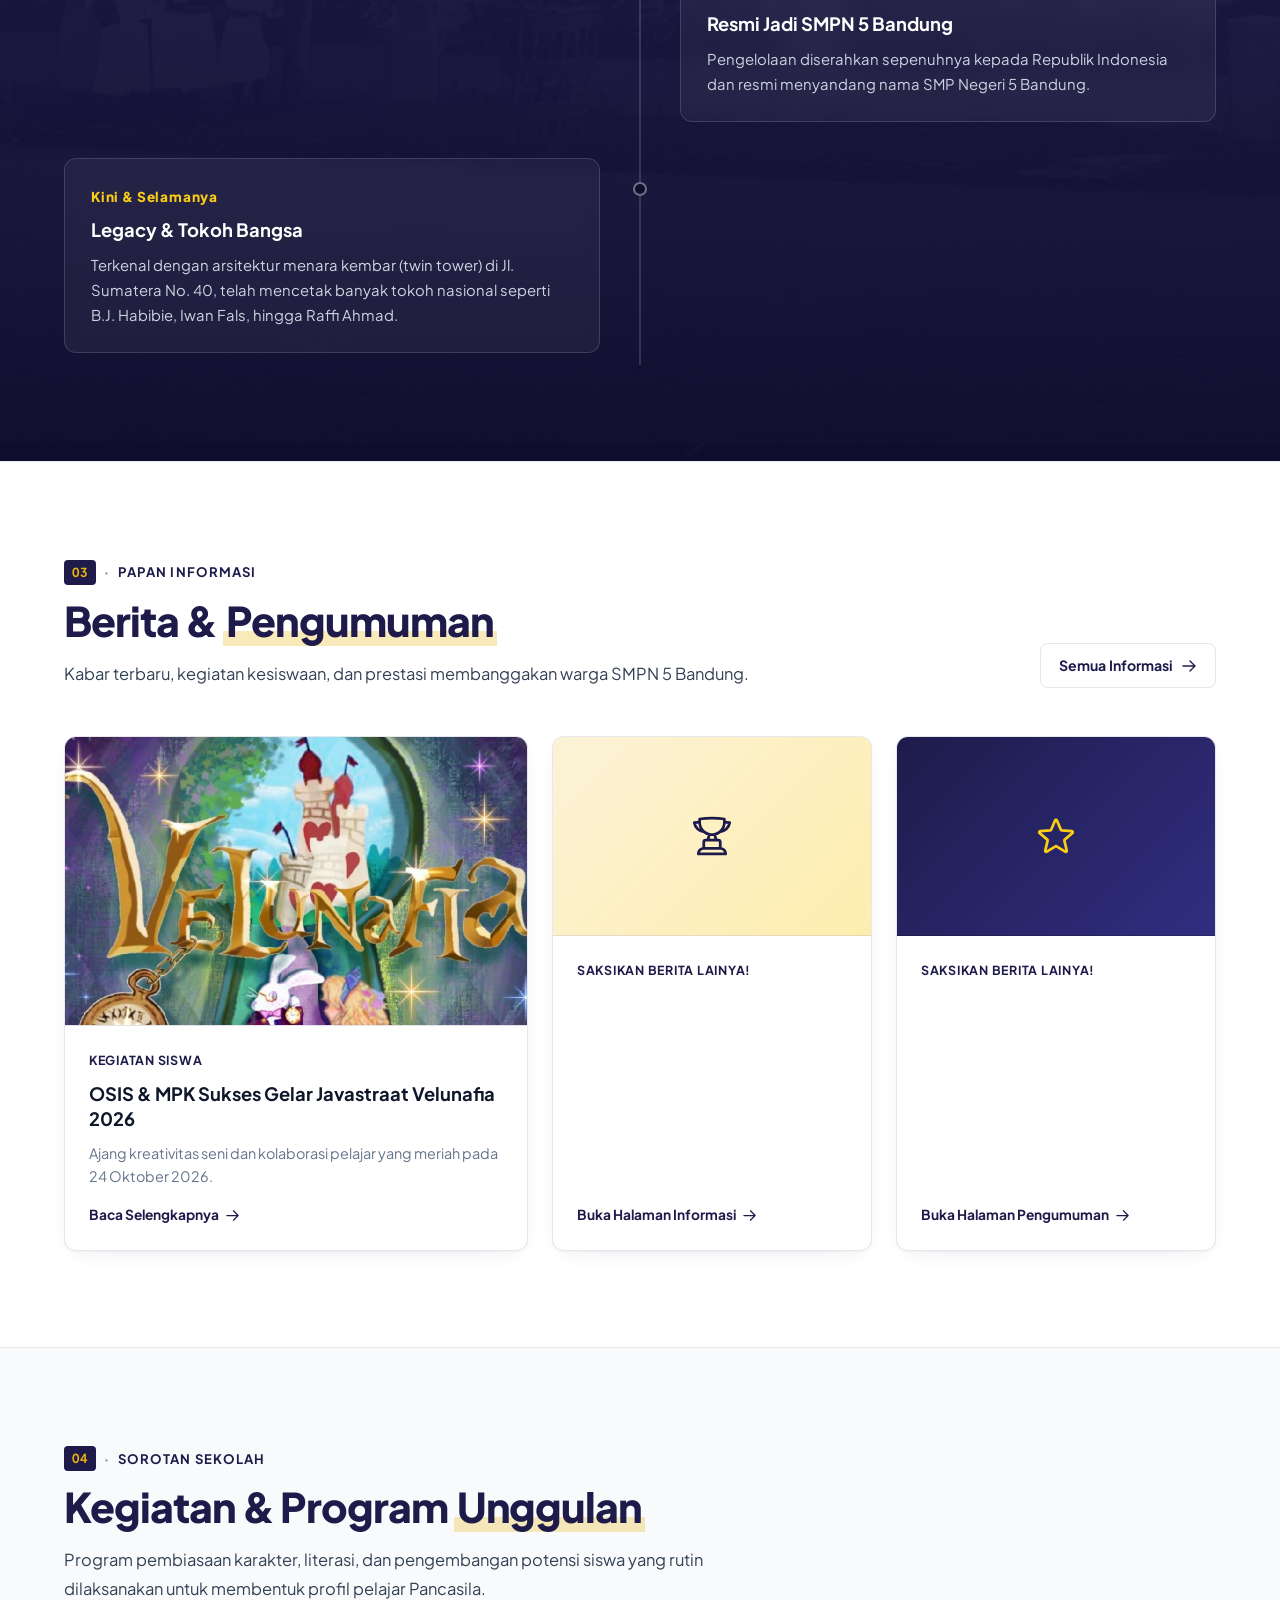
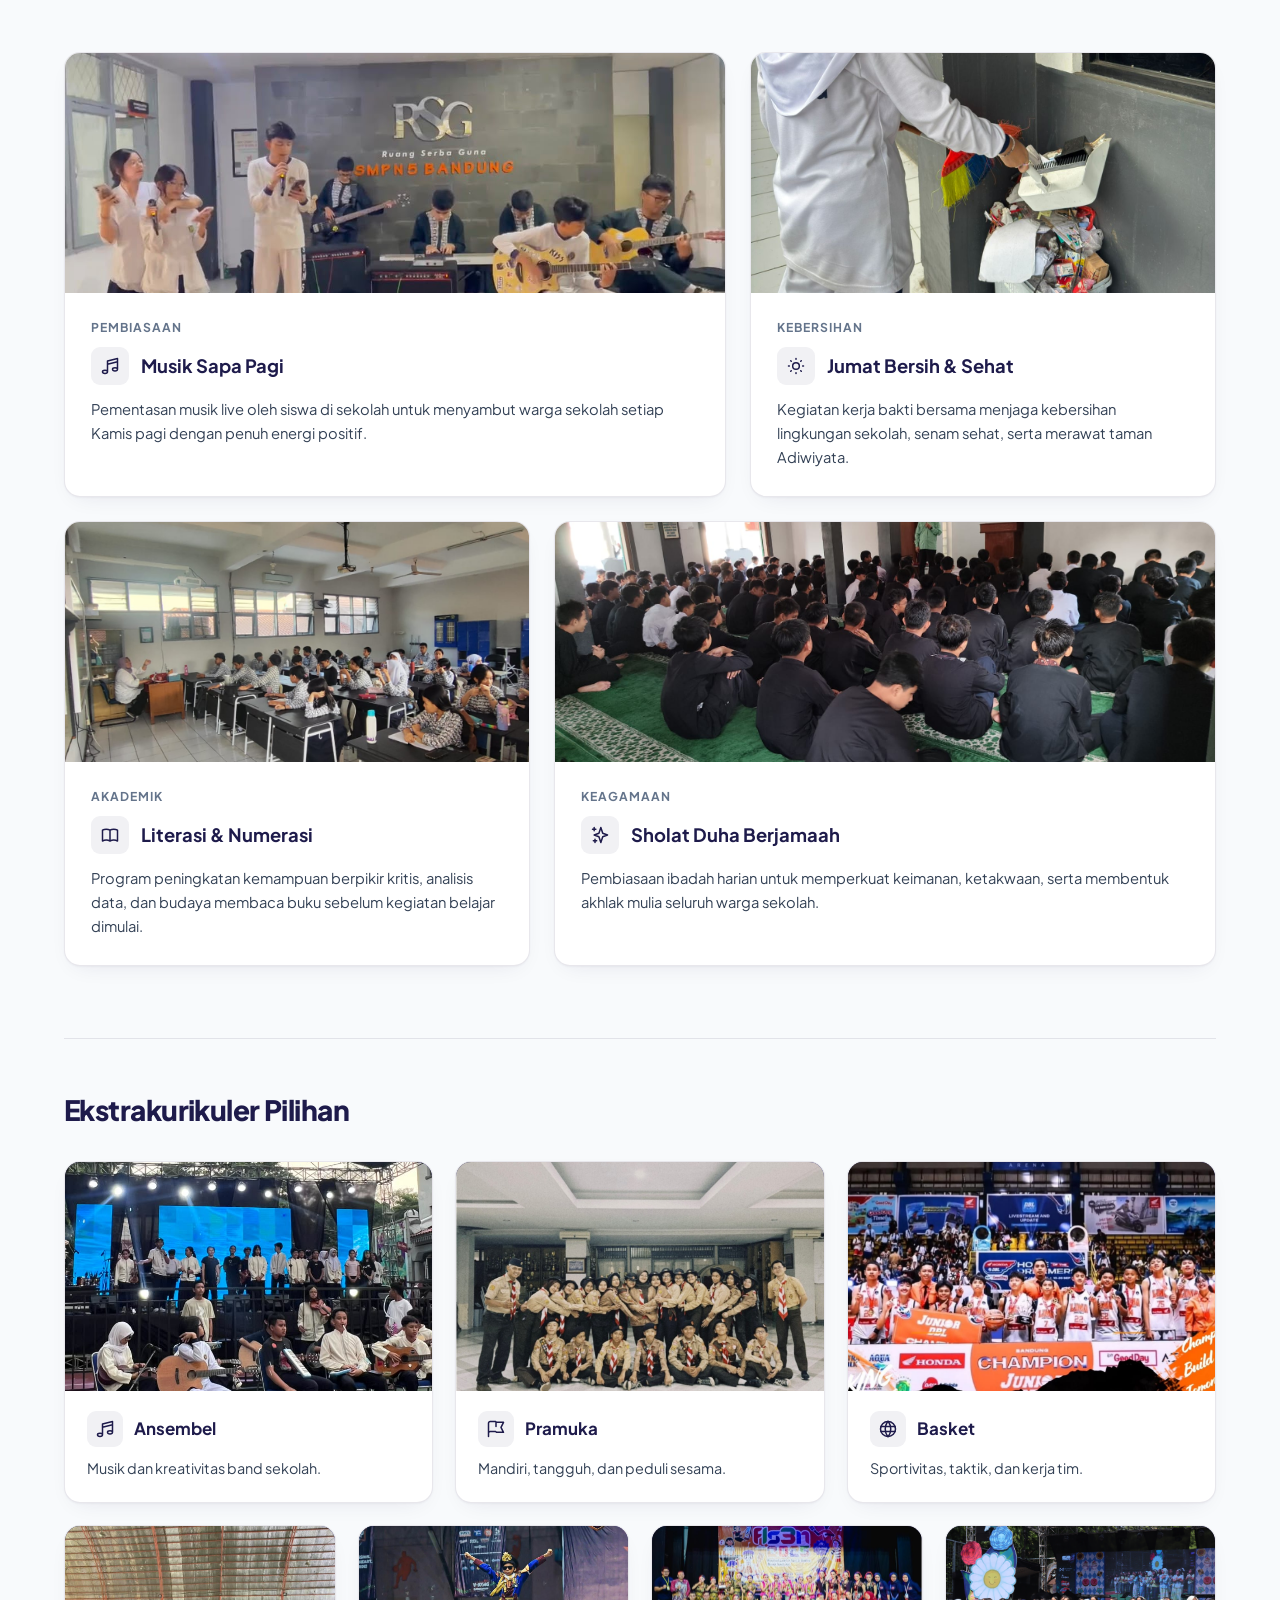
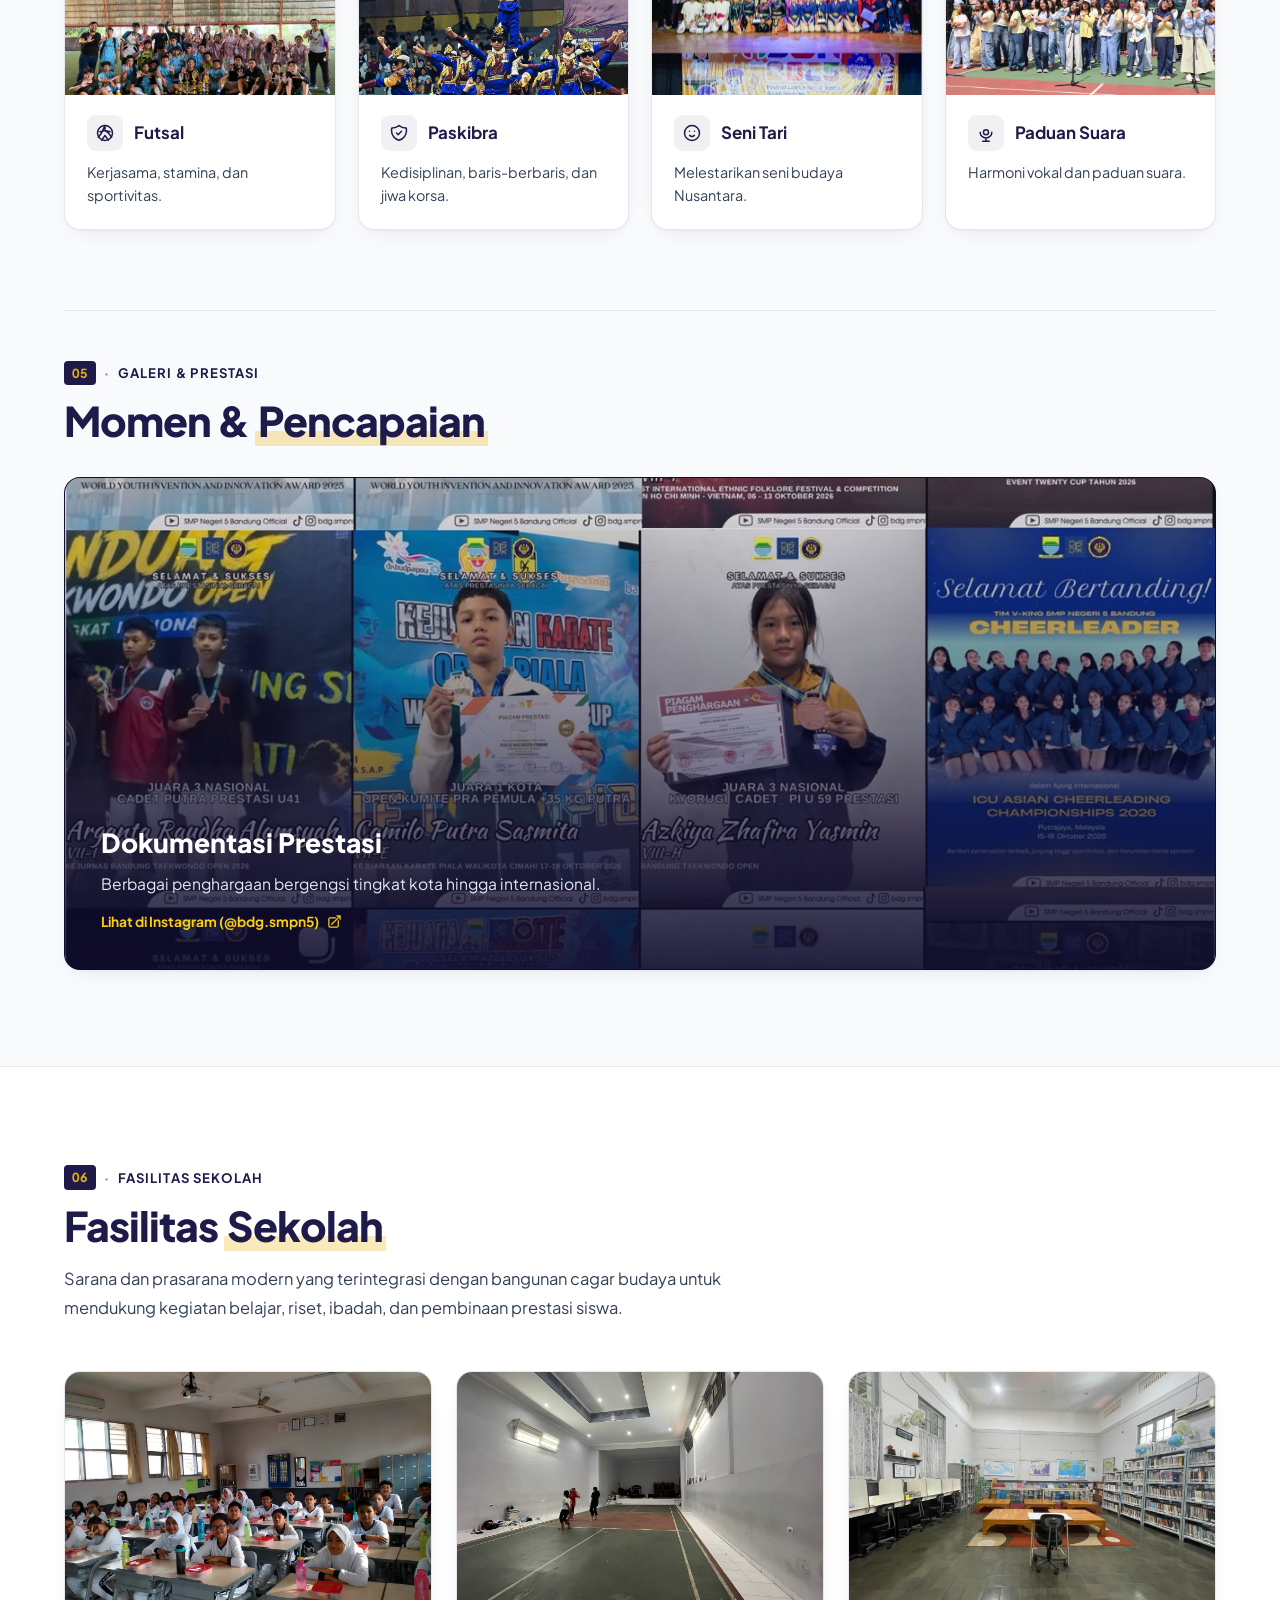
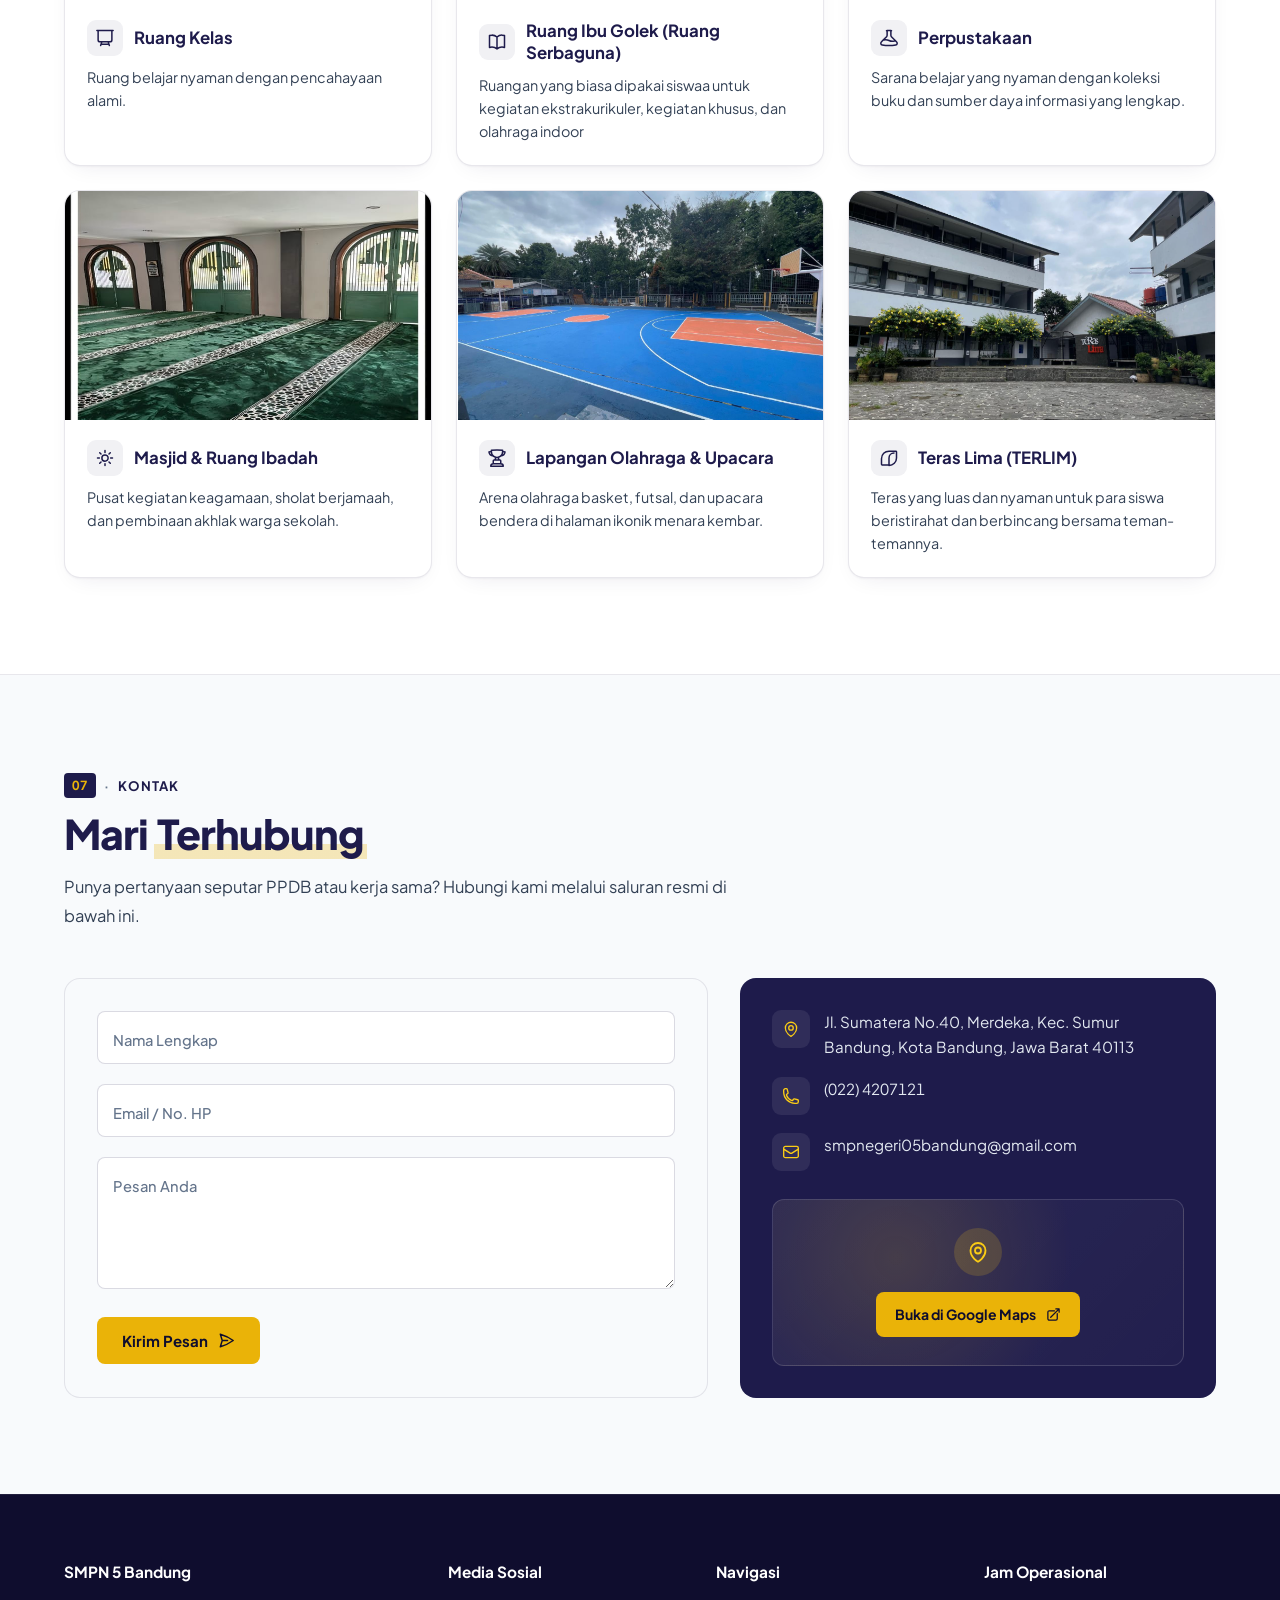
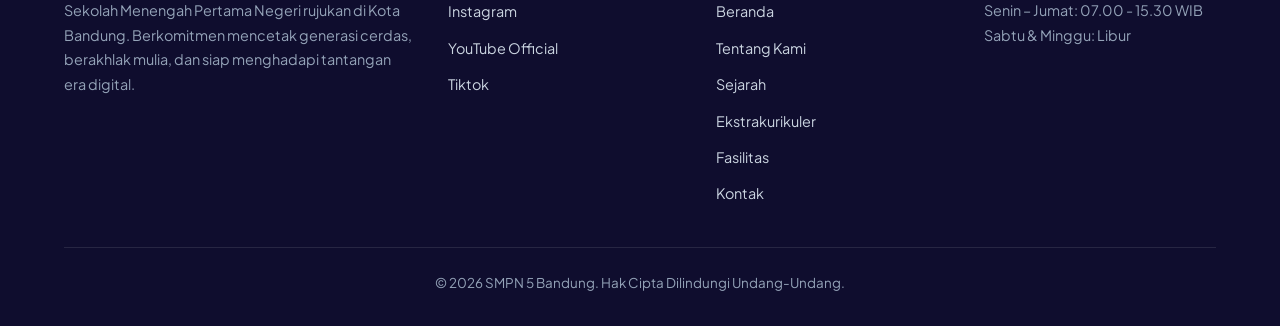
==== commit 3d5fd27f: "Update index.html" ====
--- a/index.html
+++ b/index.html
@@ -13,7 +13,7 @@
   <link rel="preconnect" href="https://fonts.gstatic.com" crossorigin>
   <link href="https://fonts.googleapis.com/css2?family=Plus+Jakarta+Sans:wght@400;500;600;700;800&display=swap" rel="stylesheet">
   <link rel="stylesheet" href="css/style.css">
-  <link rel="icon" type="image/jpg" href="favicon.jpg">
+  <link rel="icon" href="favicon.jpg"> type="image/jpg"
 </head>
 <body>
 
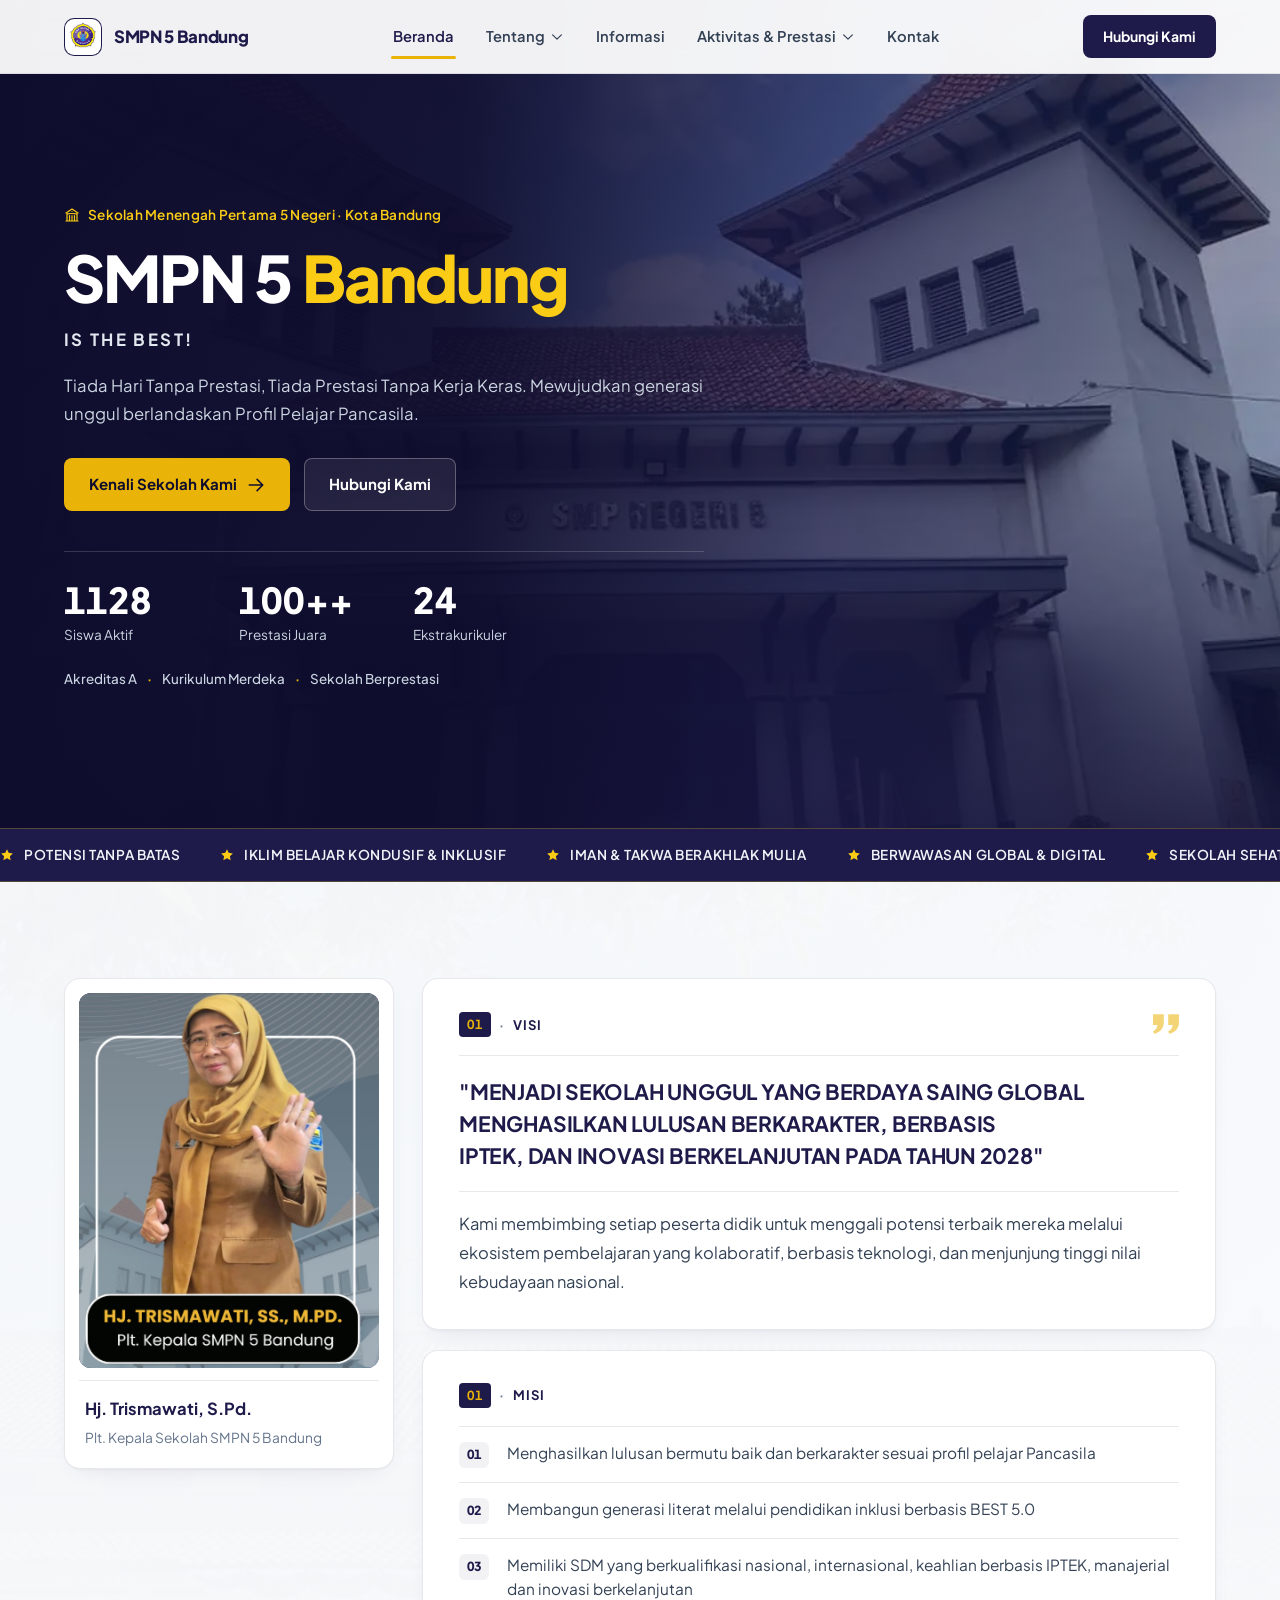
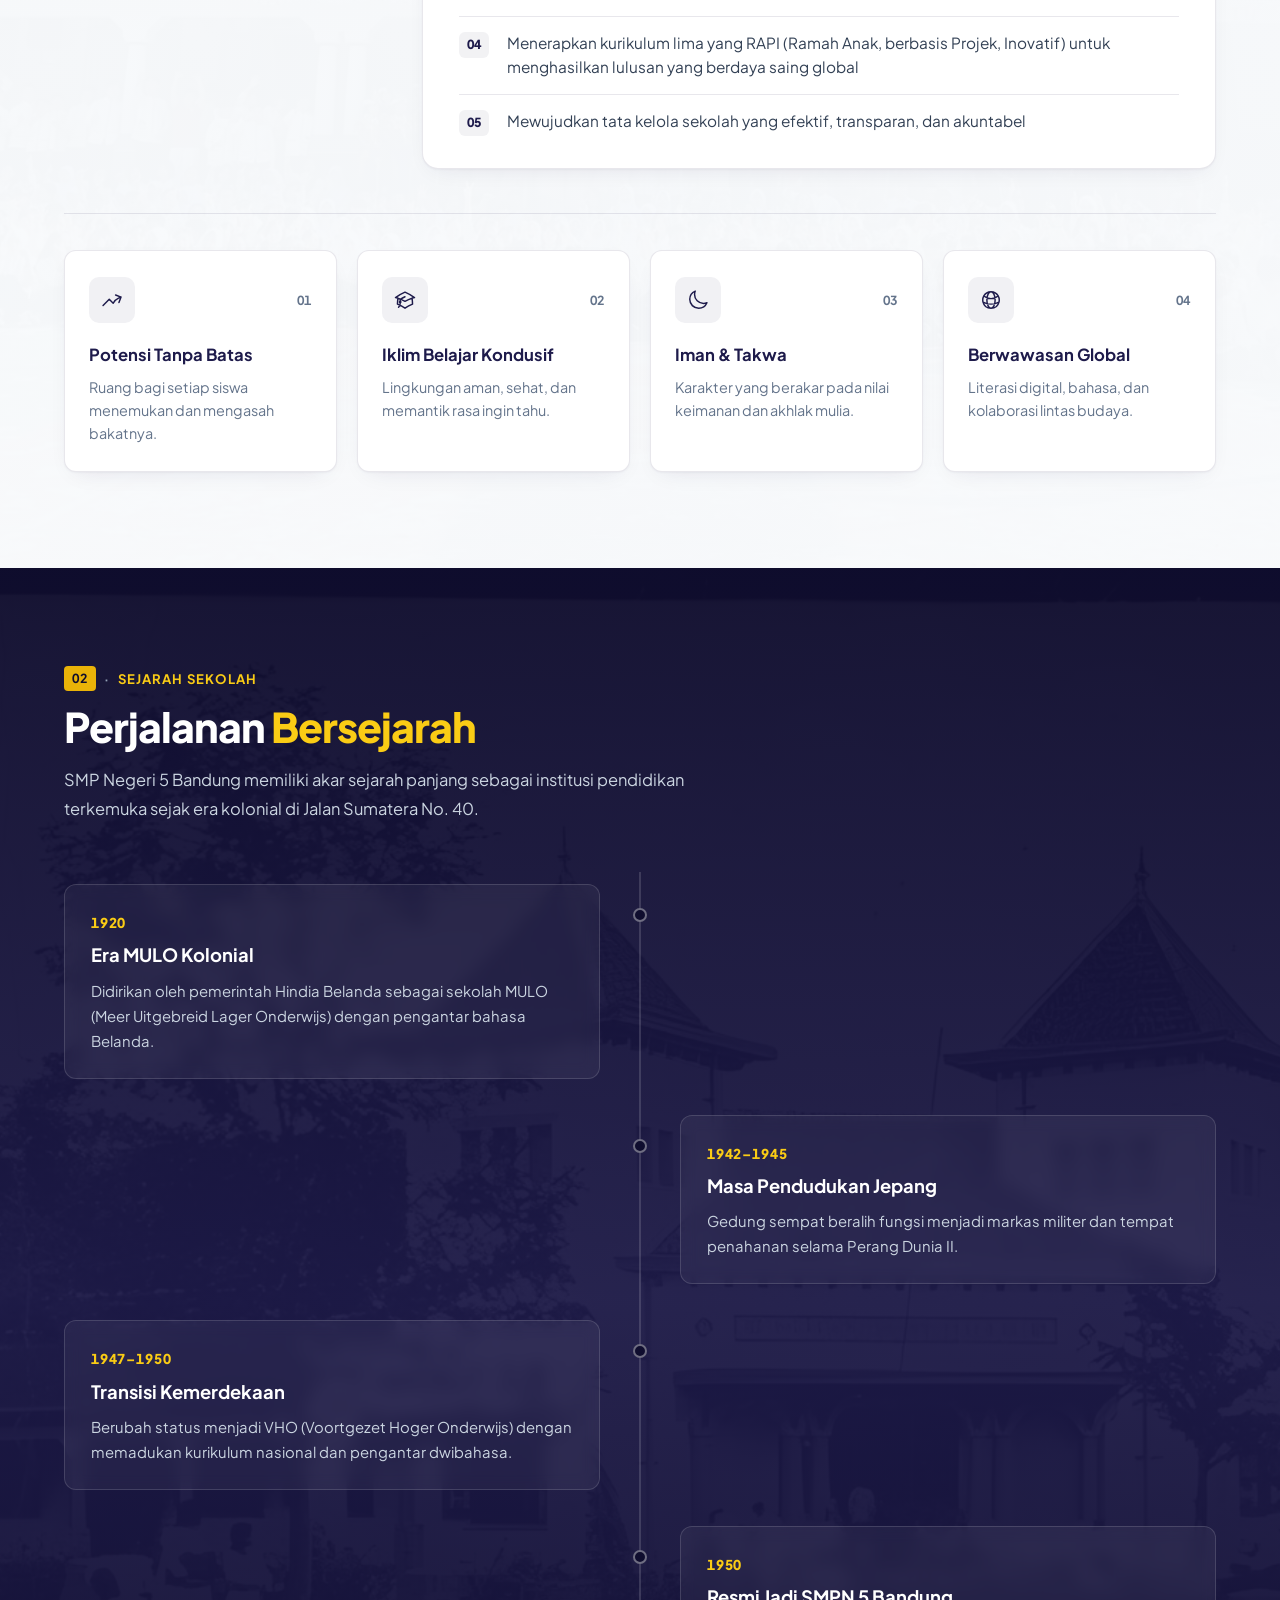
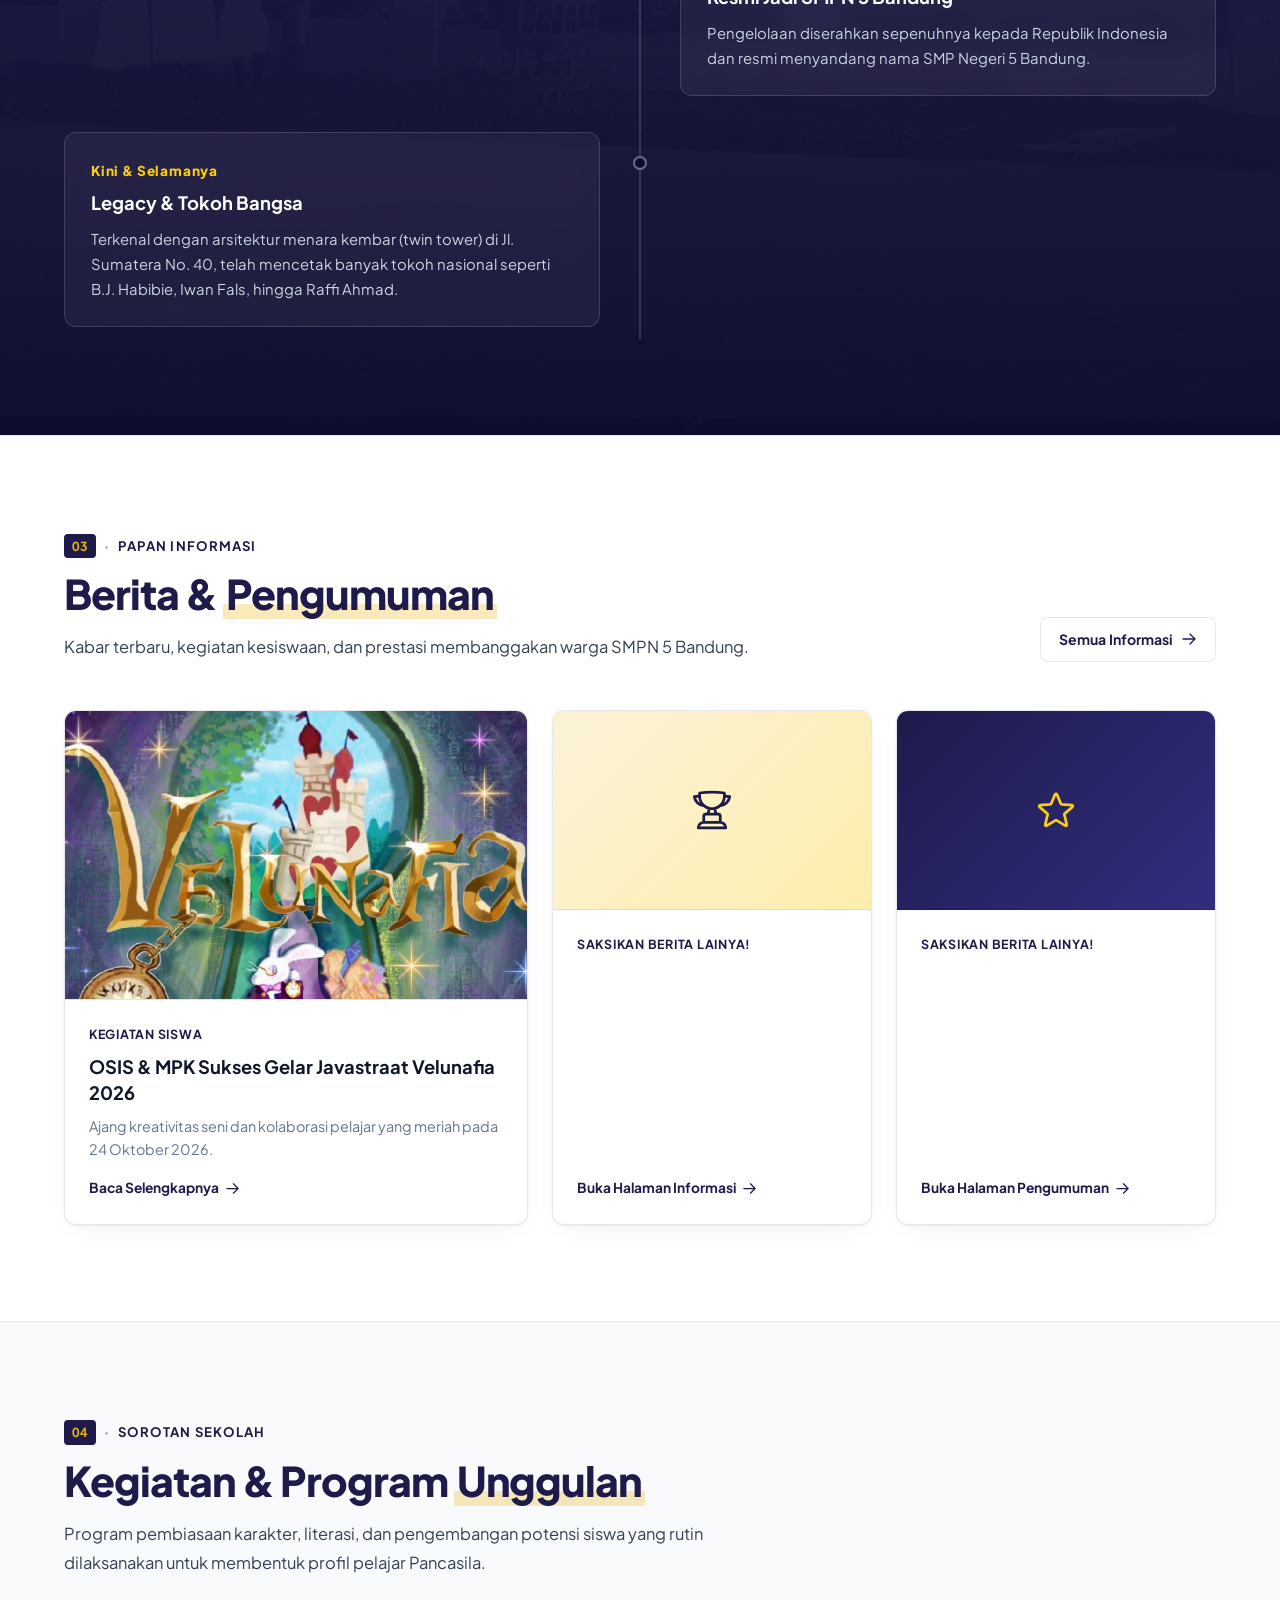
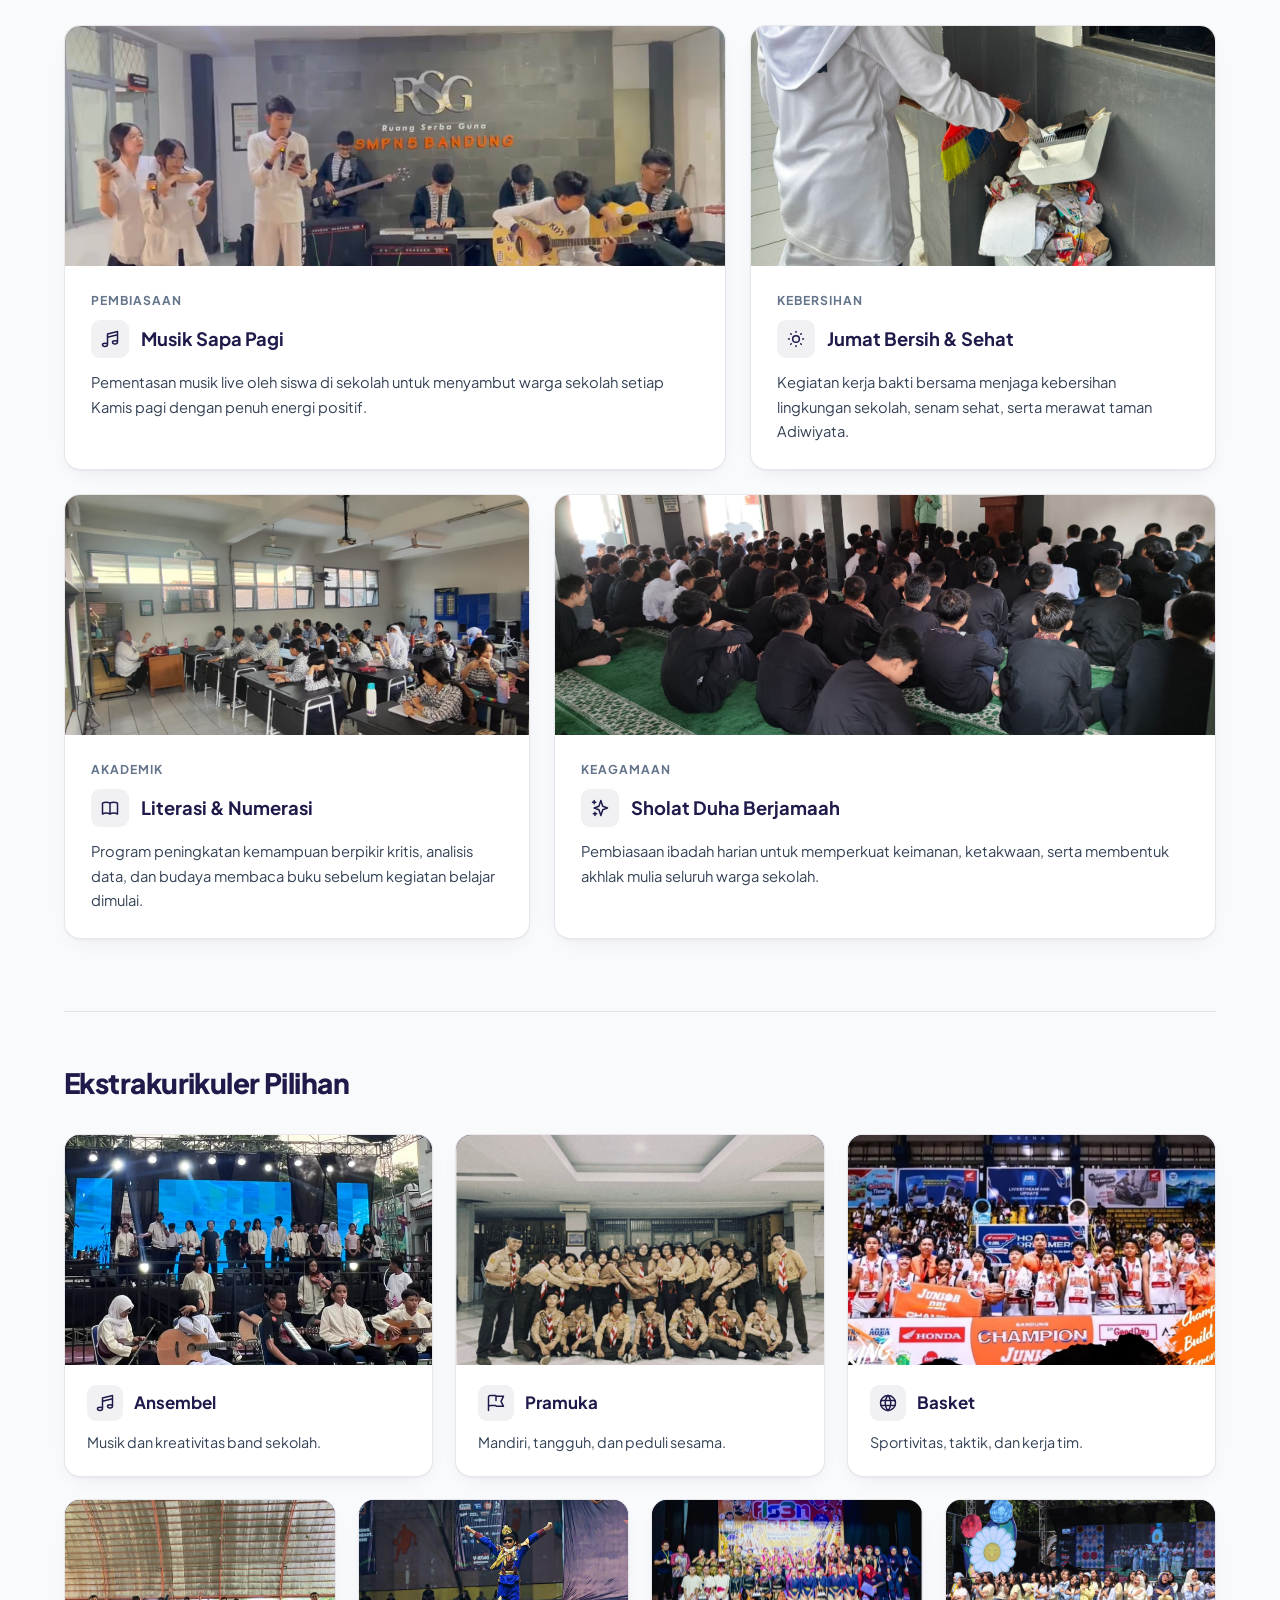
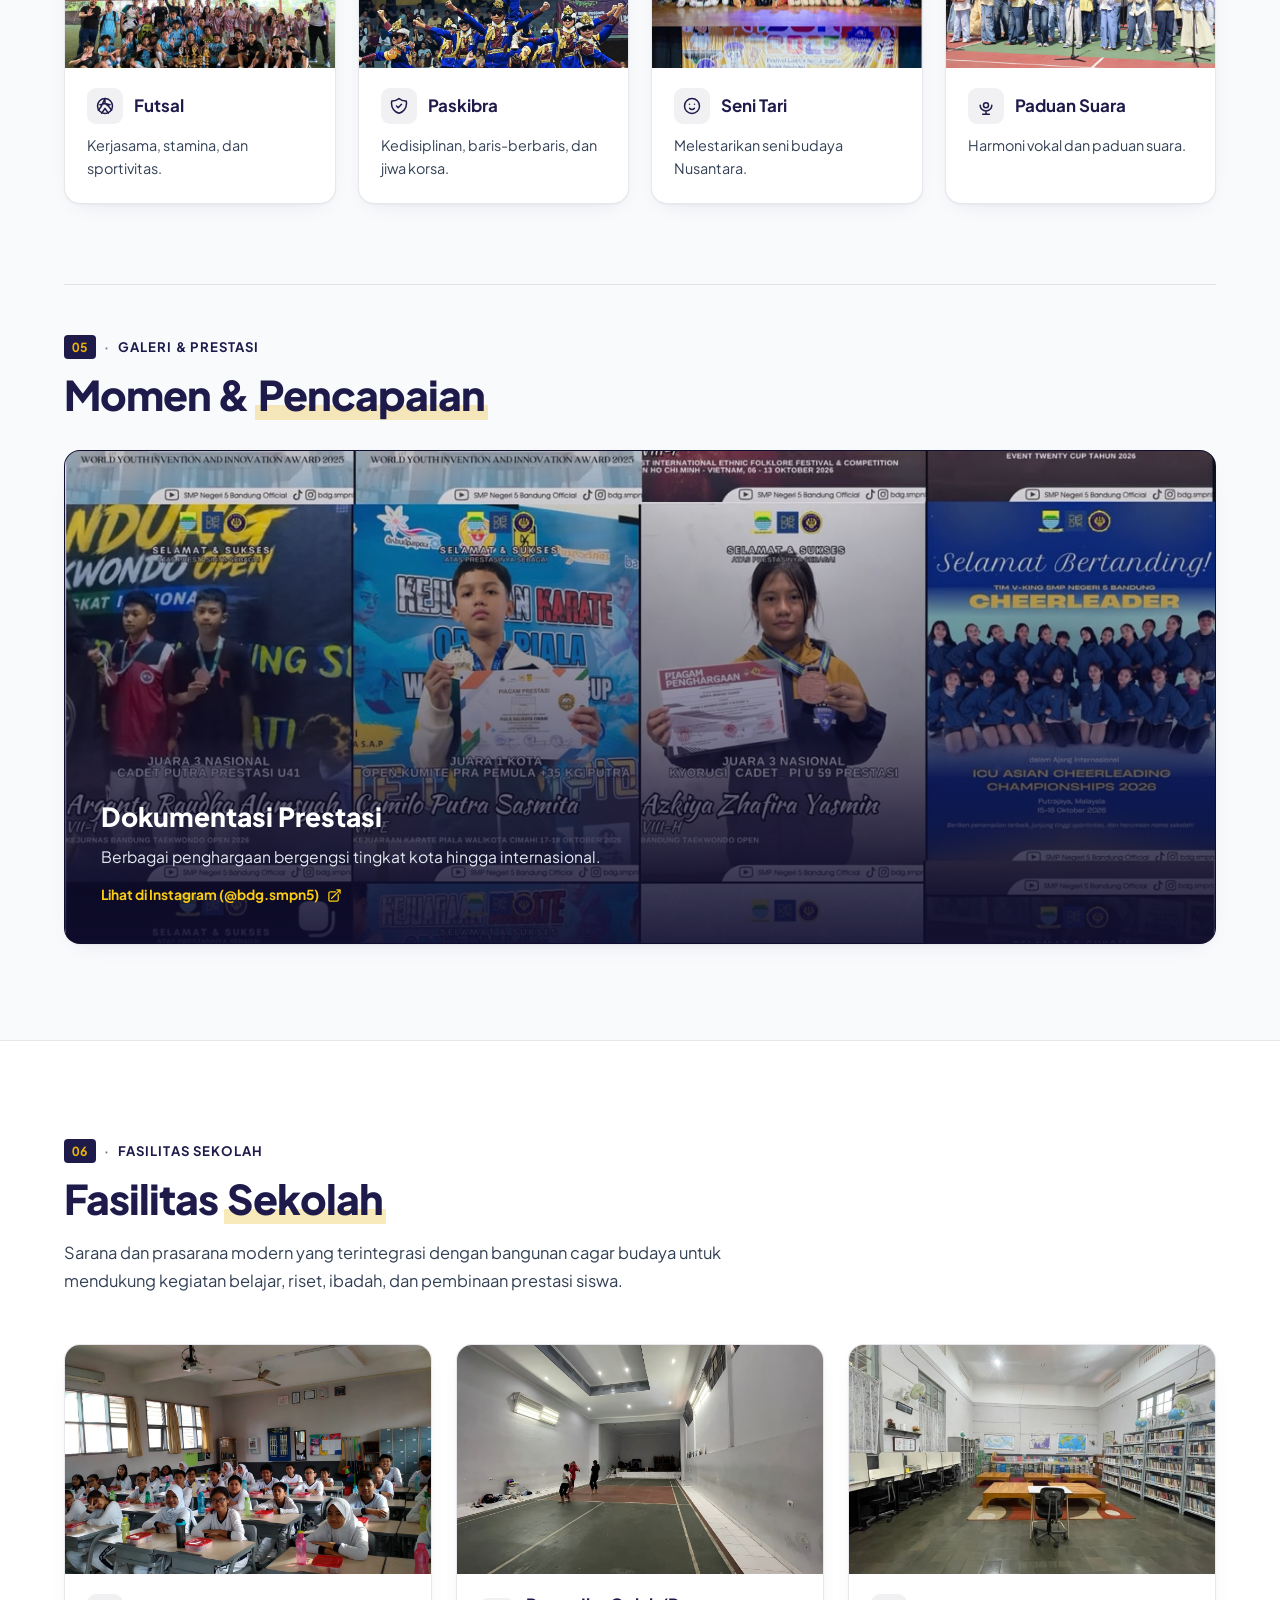
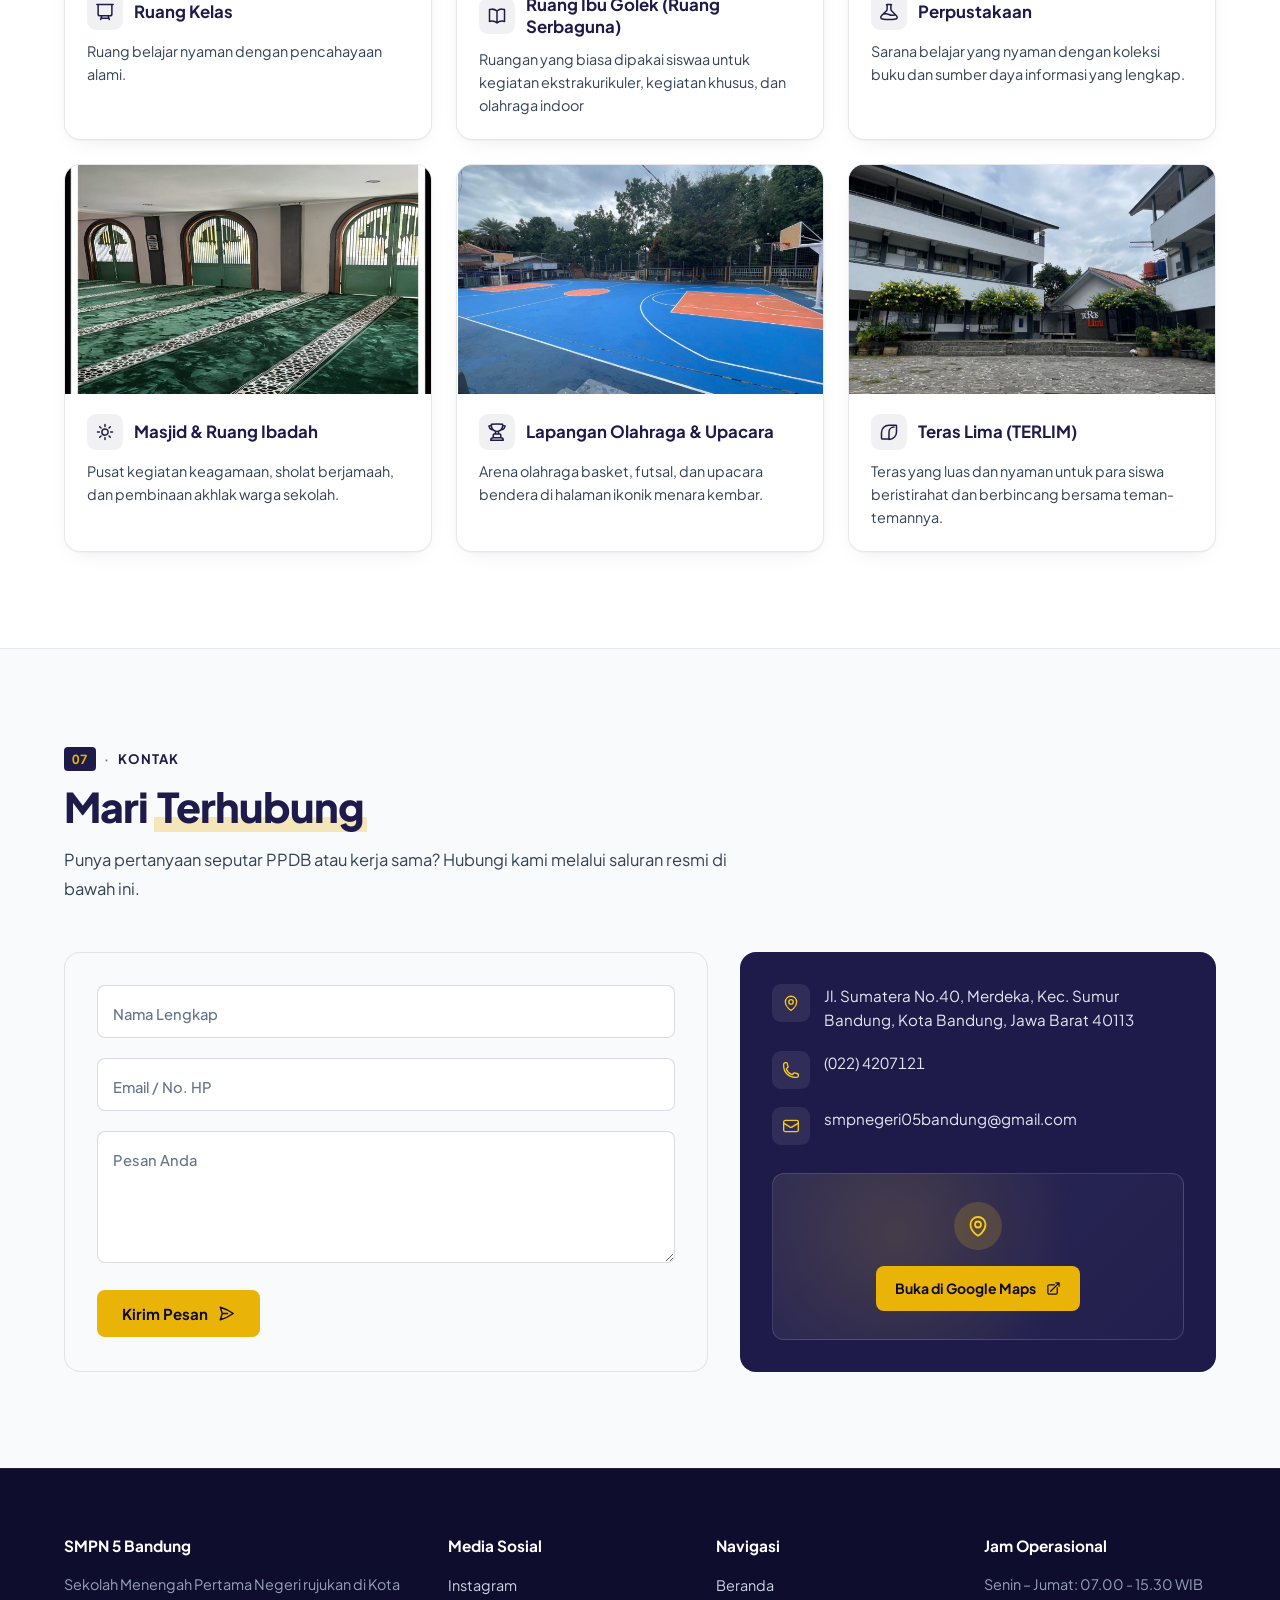
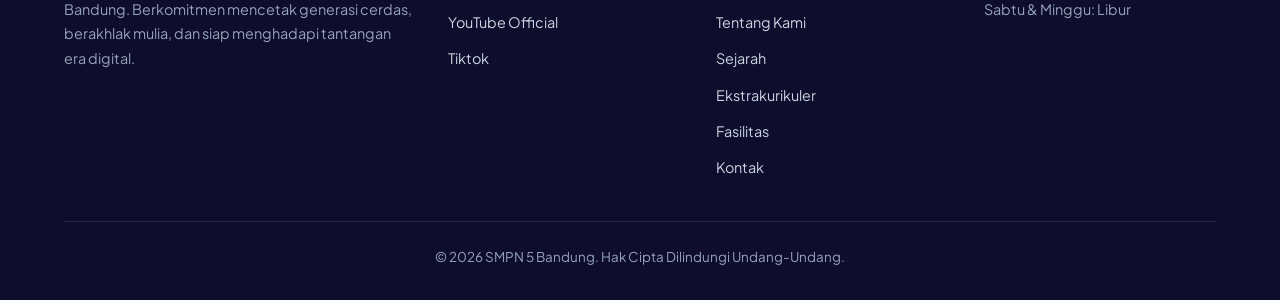
==== commit 2fc1b0c3: "Update index.html" ====
--- a/index.html
+++ b/index.html
@@ -12,8 +12,8 @@
   <link rel="preconnect" href="https://fonts.googleapis.com">
   <link rel="preconnect" href="https://fonts.gstatic.com" crossorigin>
   <link href="https://fonts.googleapis.com/css2?family=Plus+Jakarta+Sans:wght@400;500;600;700;800&display=swap" rel="stylesheet">
+  <link rel="icon" type="image/jpg" href="favicon.jpg">
   <link rel="stylesheet" href="css/style.css">
-  <link rel="icon" href="favicon.jpg"> type="image/jpg"
 </head>
 <body>
 
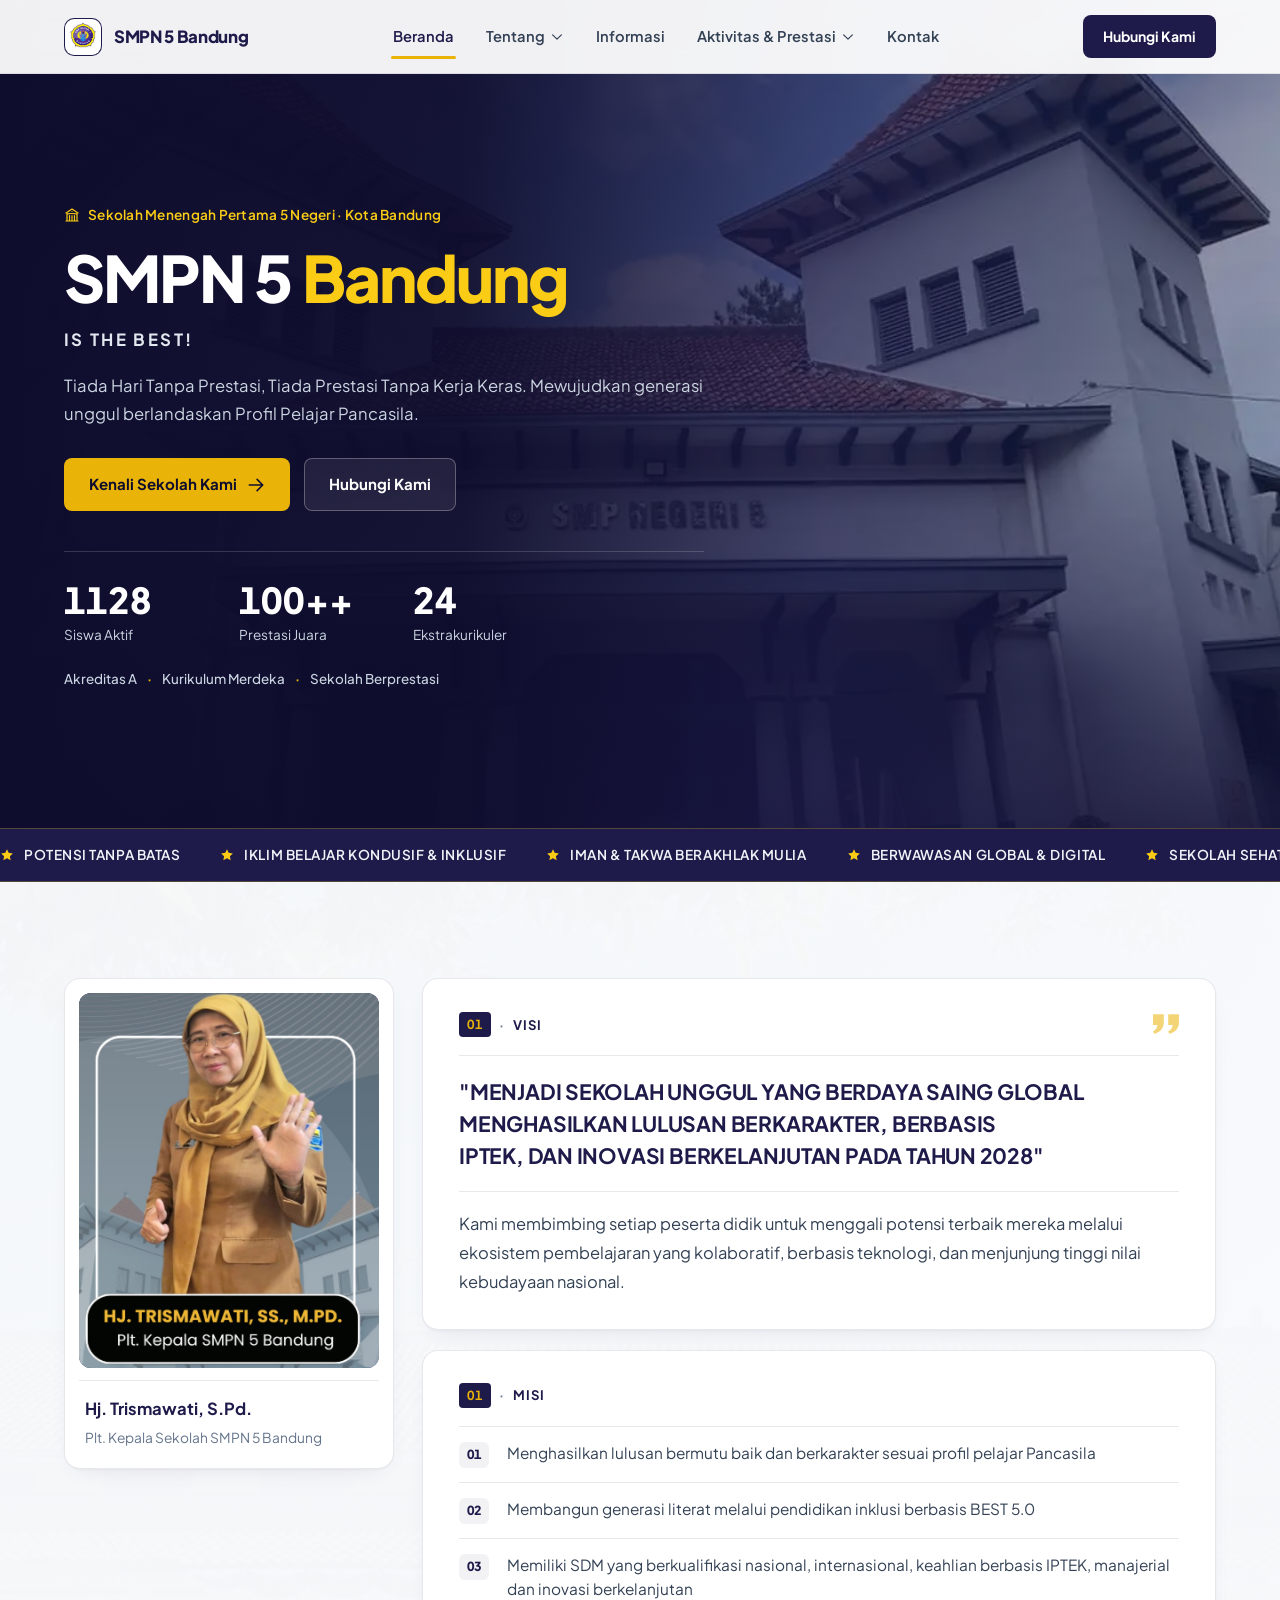
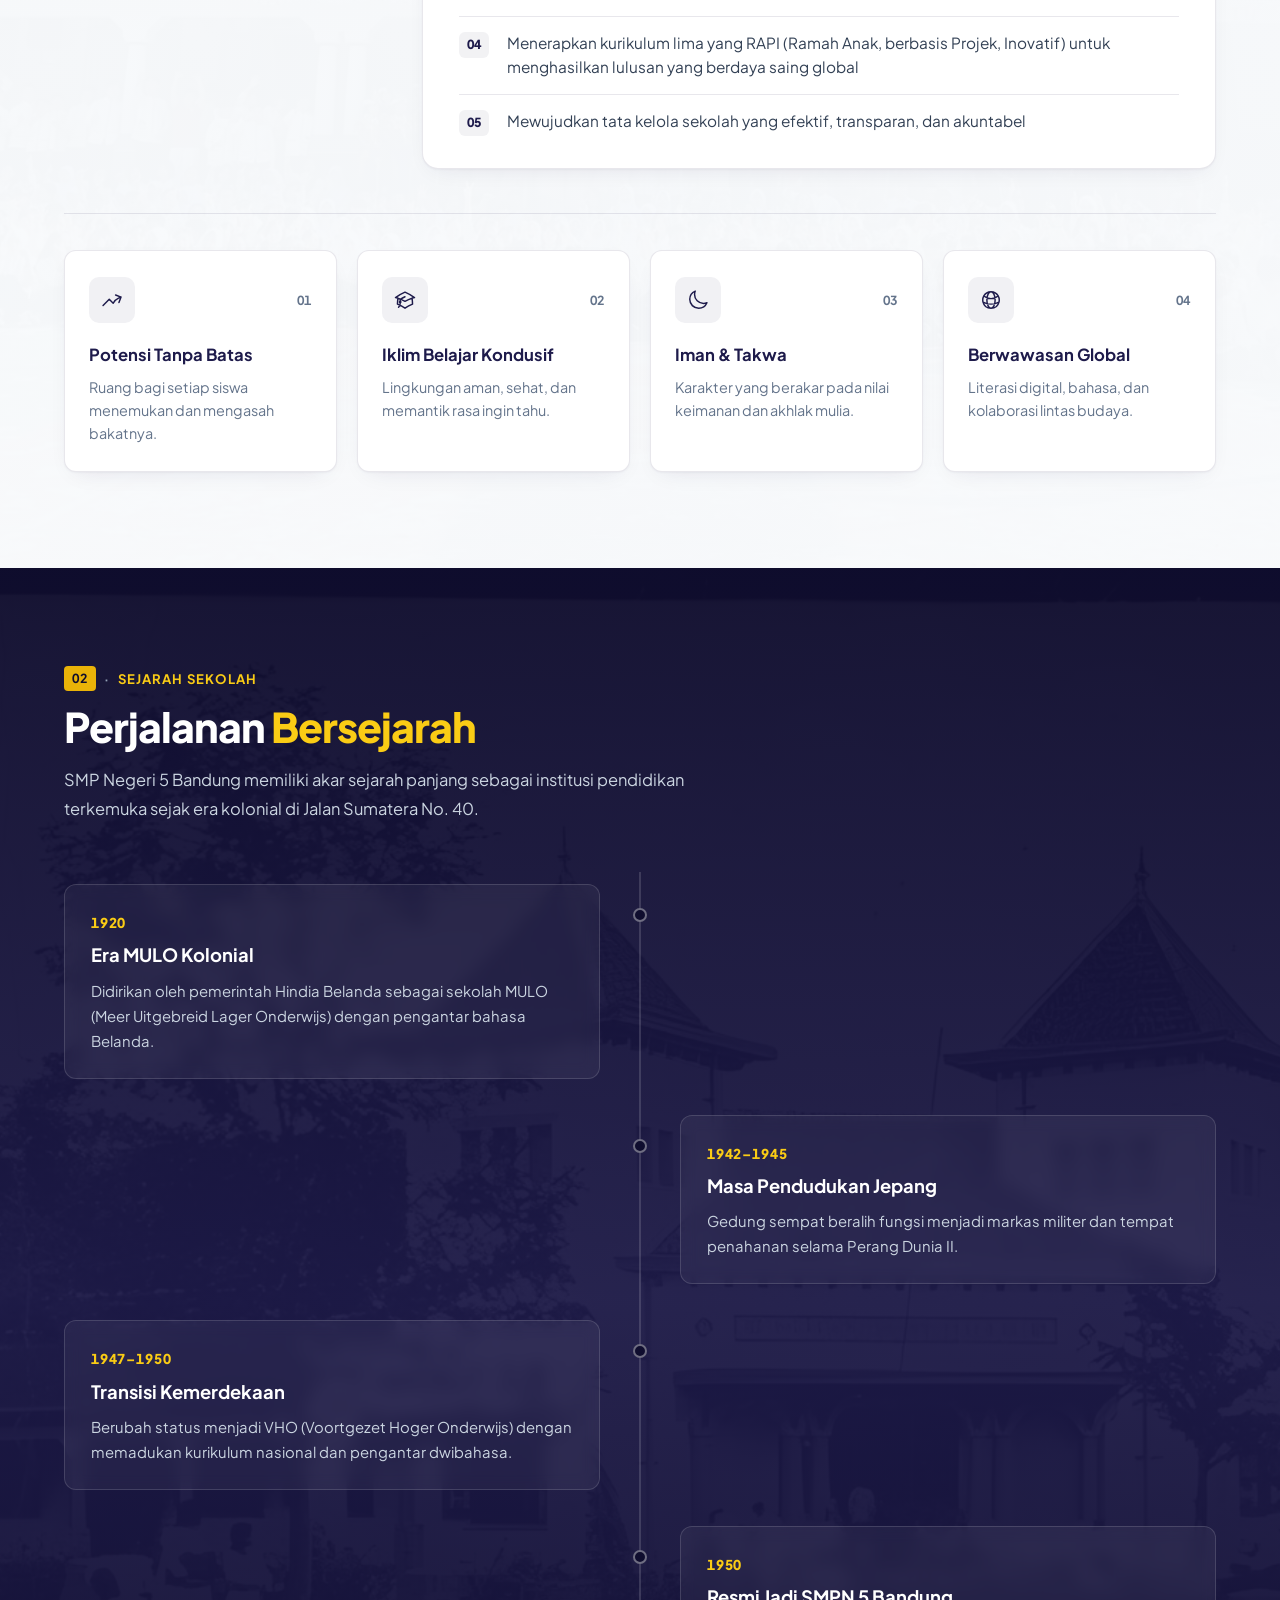
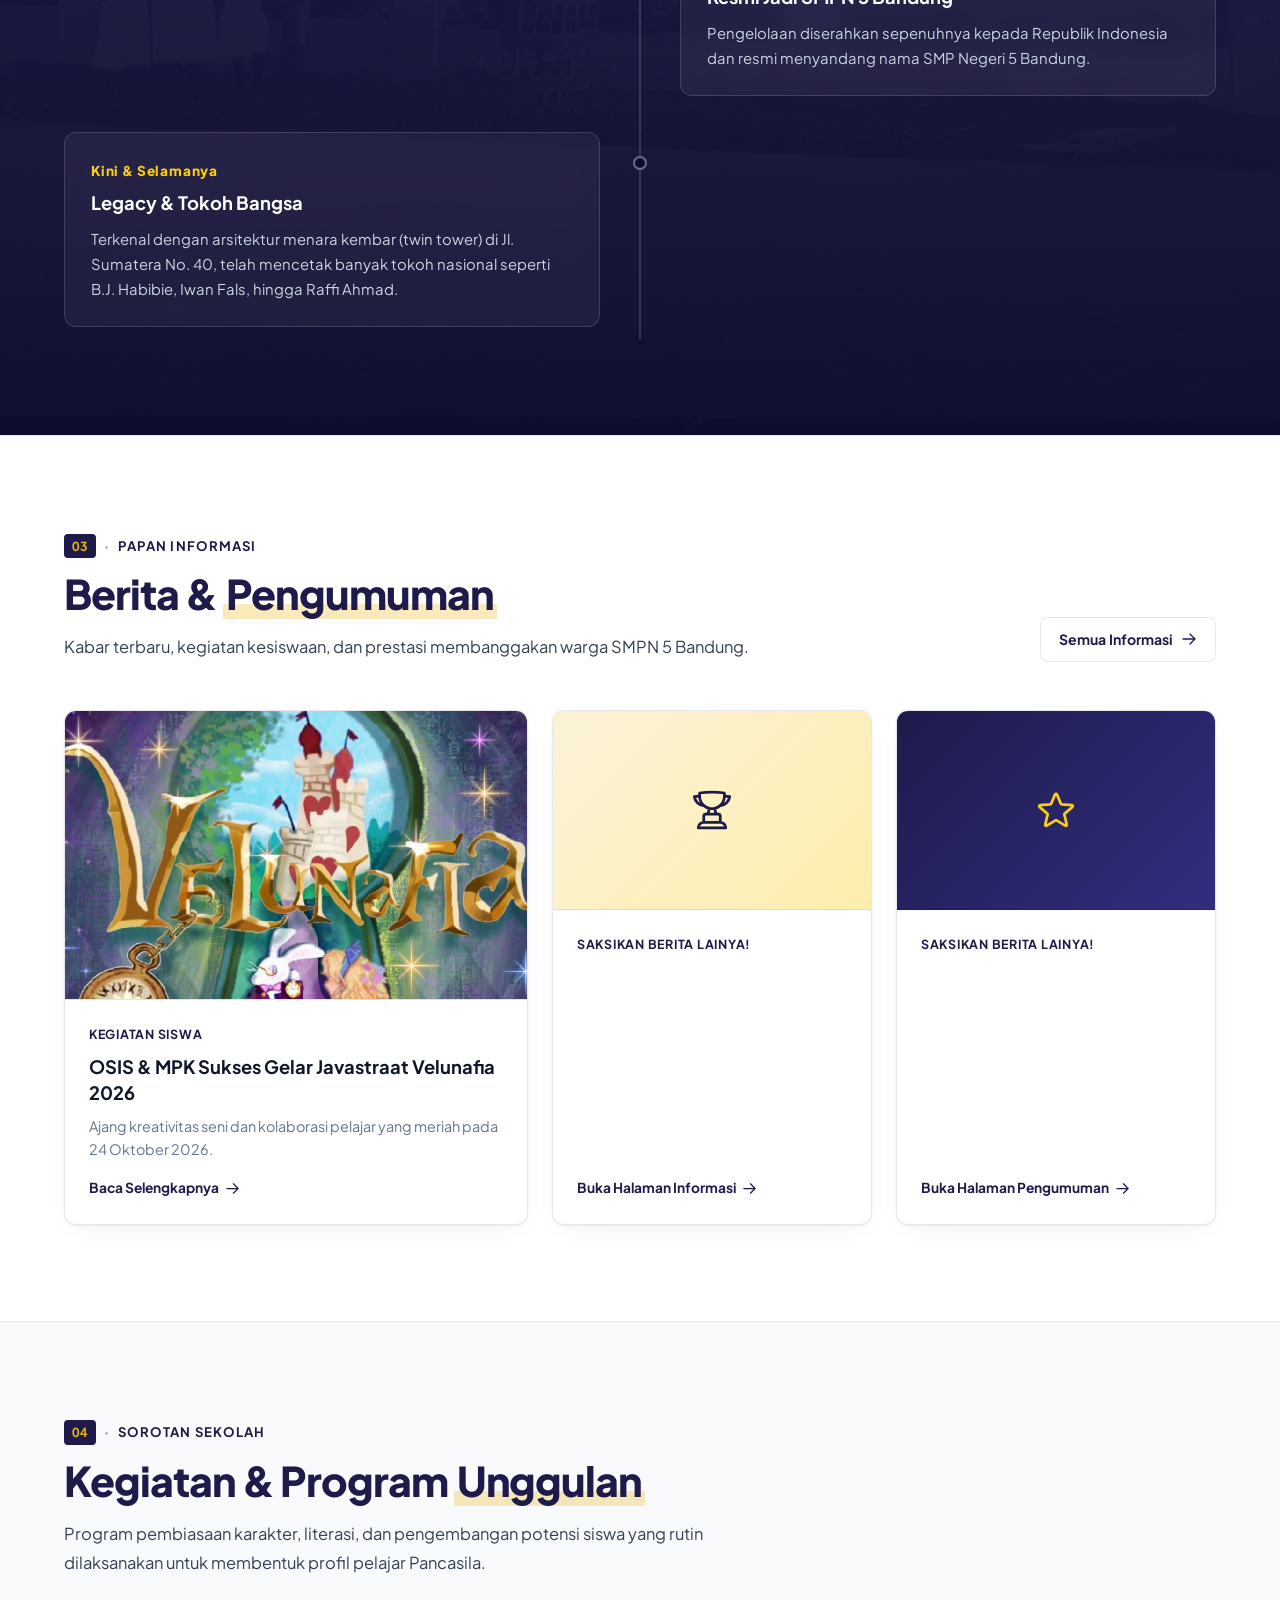
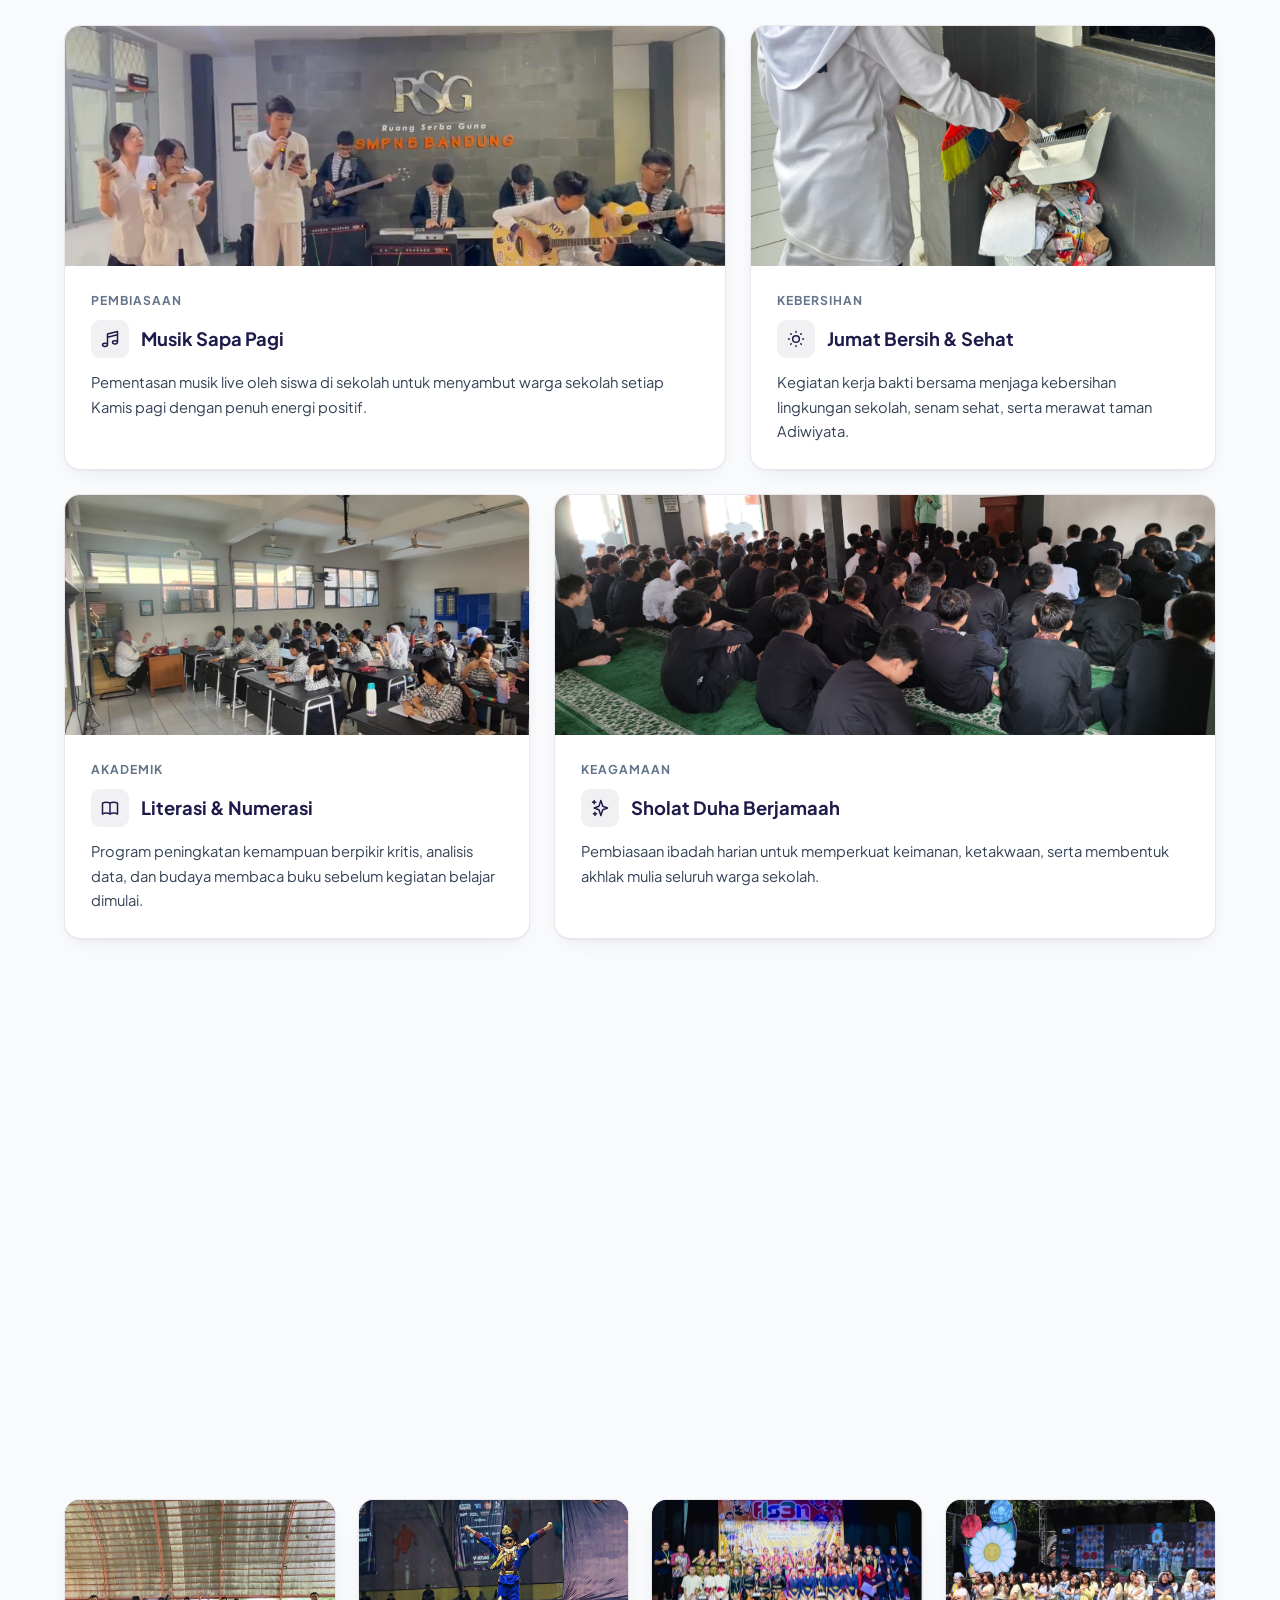
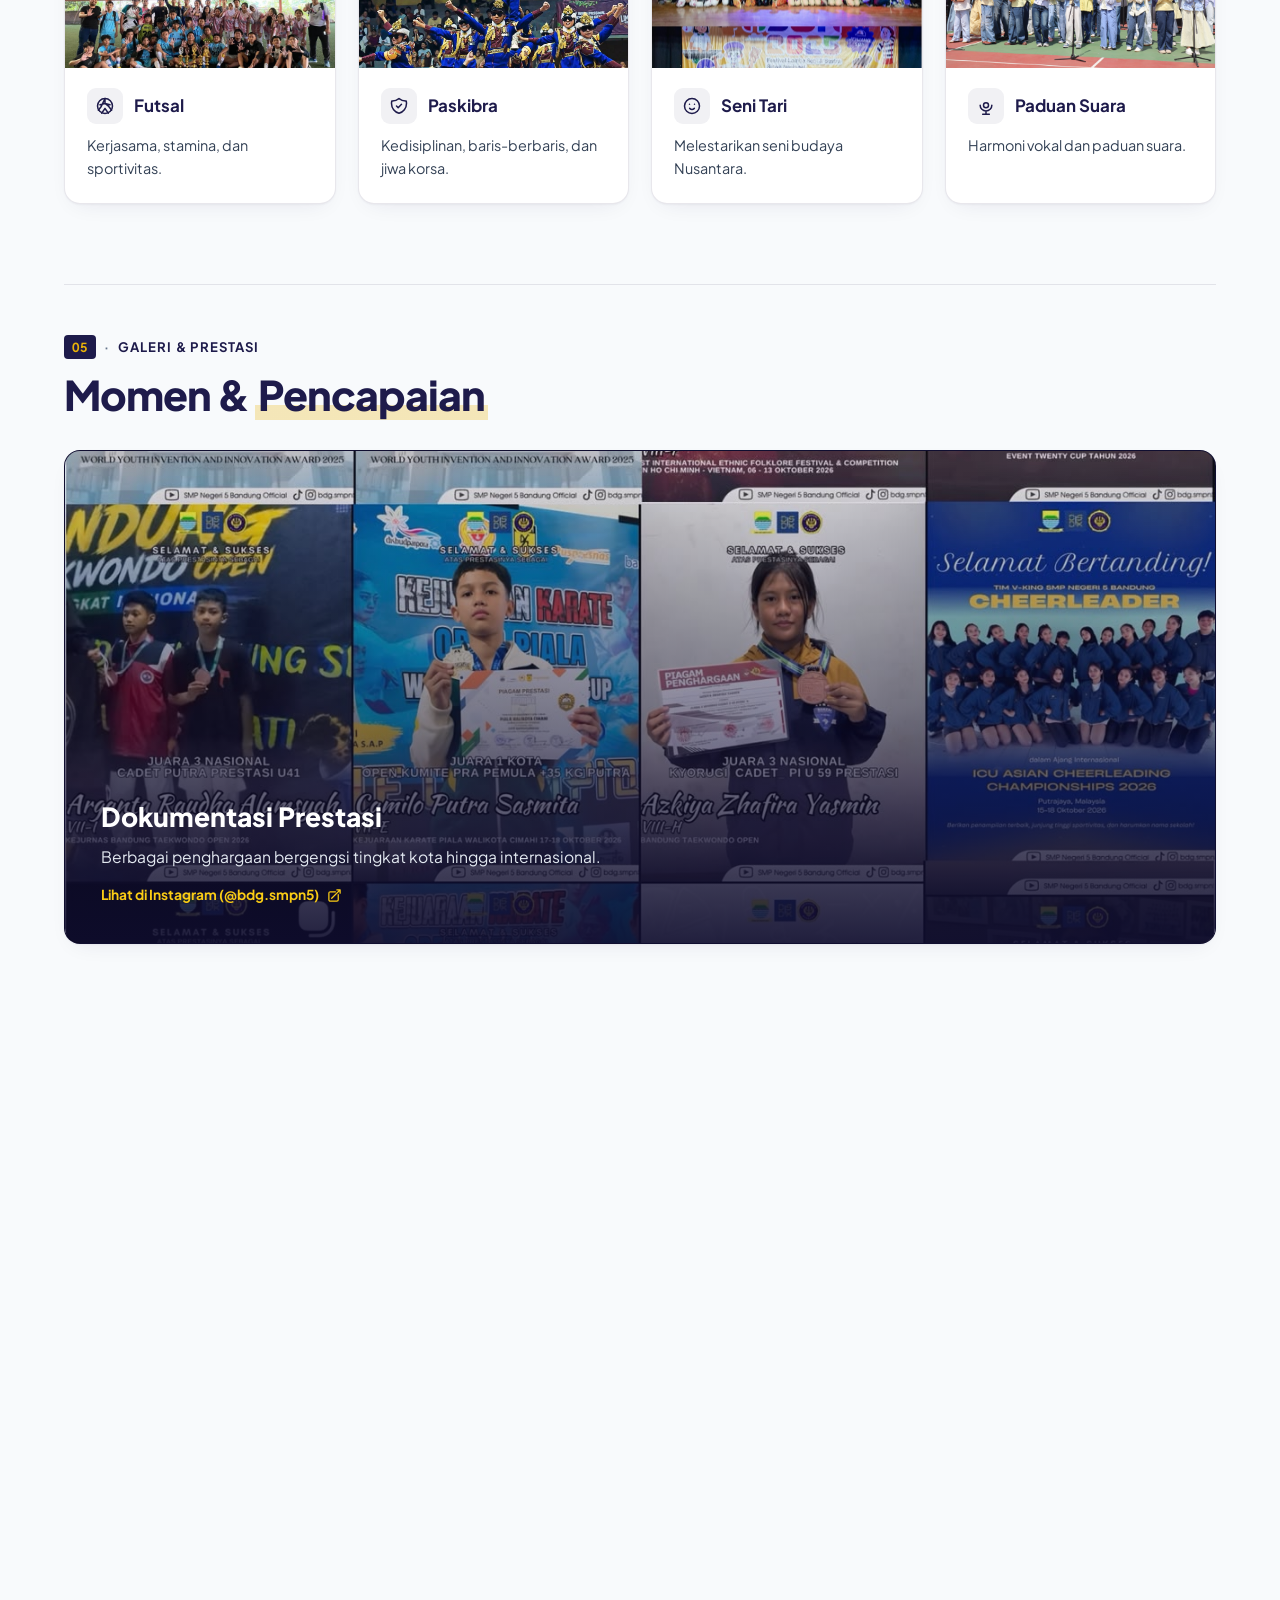
==== commit ee3da729: "Update index.html" ====
--- a/index.html
+++ b/index.html
@@ -12,7 +12,7 @@
   <link rel="preconnect" href="https://fonts.googleapis.com">
   <link rel="preconnect" href="https://fonts.gstatic.com" crossorigin>
   <link href="https://fonts.googleapis.com/css2?family=Plus+Jakarta+Sans:wght@400;500;600;700;800&display=swap" rel="stylesheet">
-  <link rel="icon" type="image/jpg" href="favicon.jpg">
+  <link rel="icon" type="image/jpg" href="/favicon.jpg">
   <link rel="stylesheet" href="css/style.css">
 </head>
 <body>
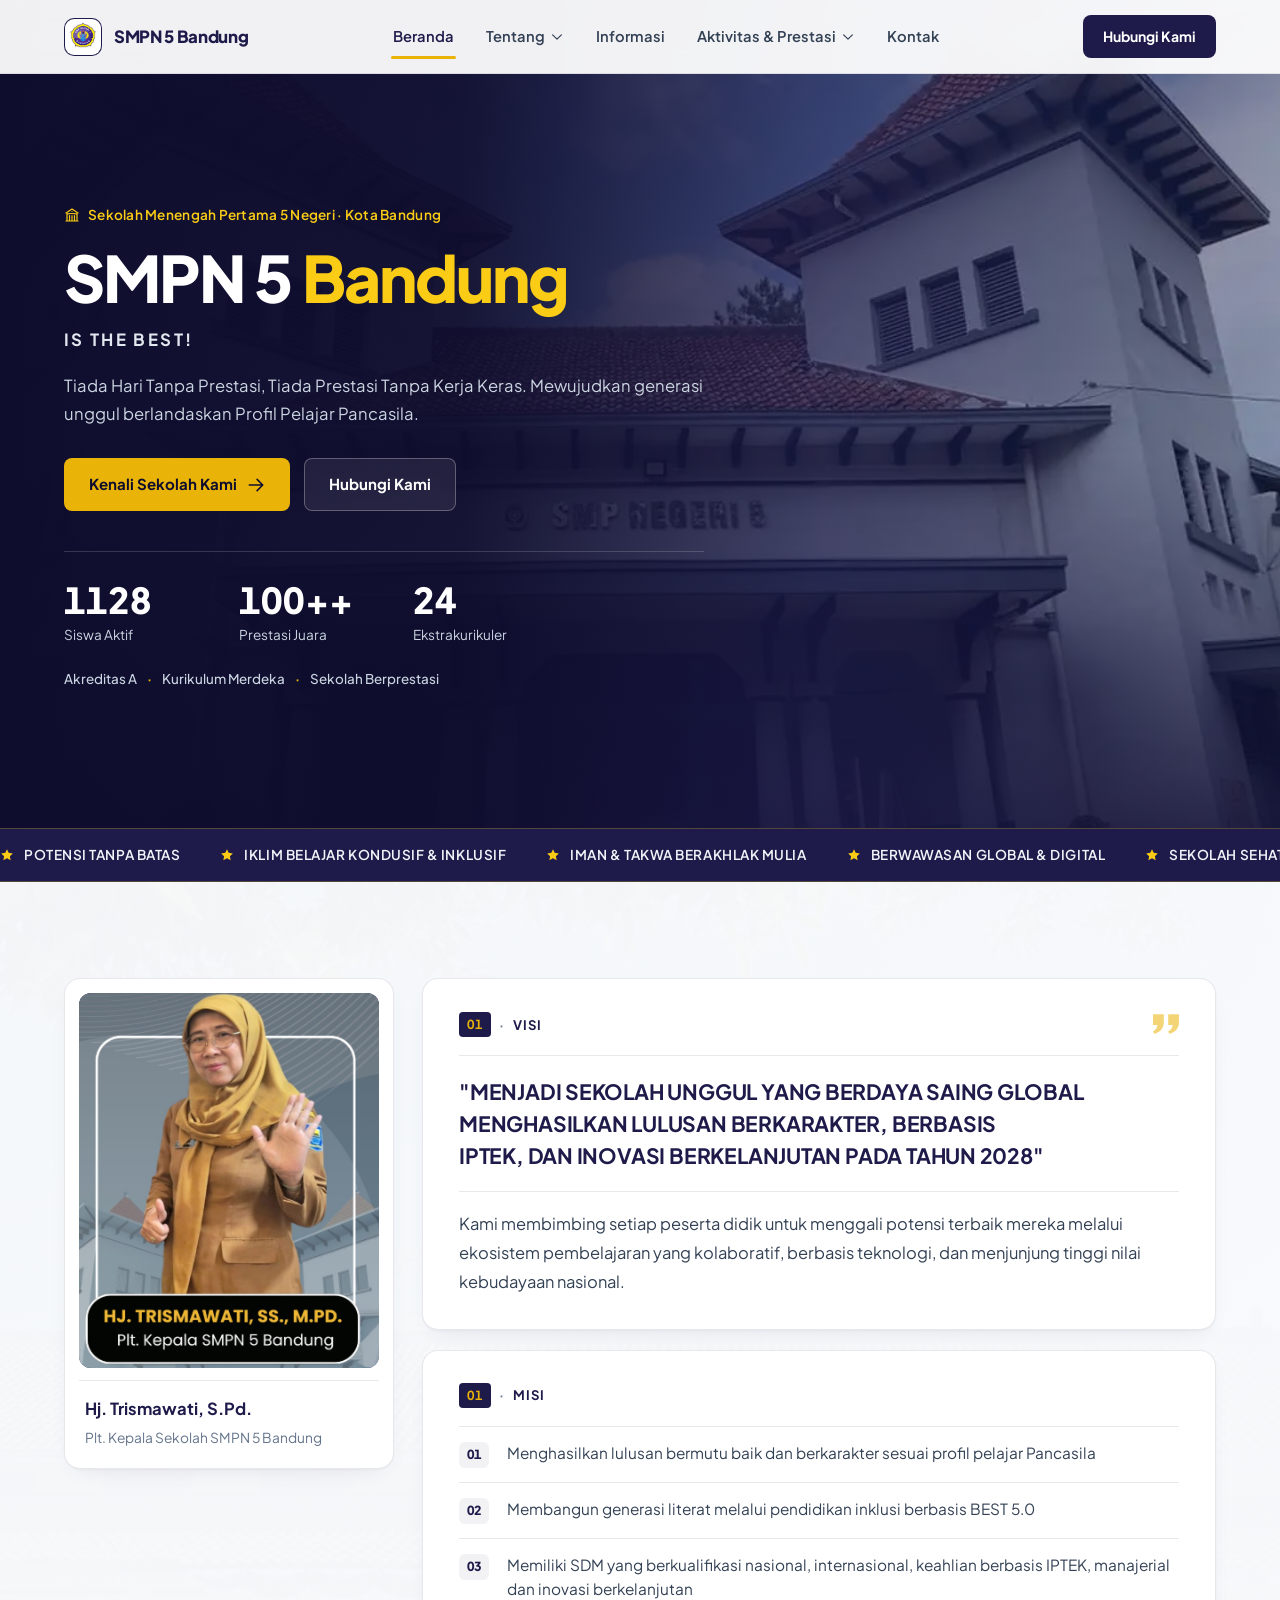
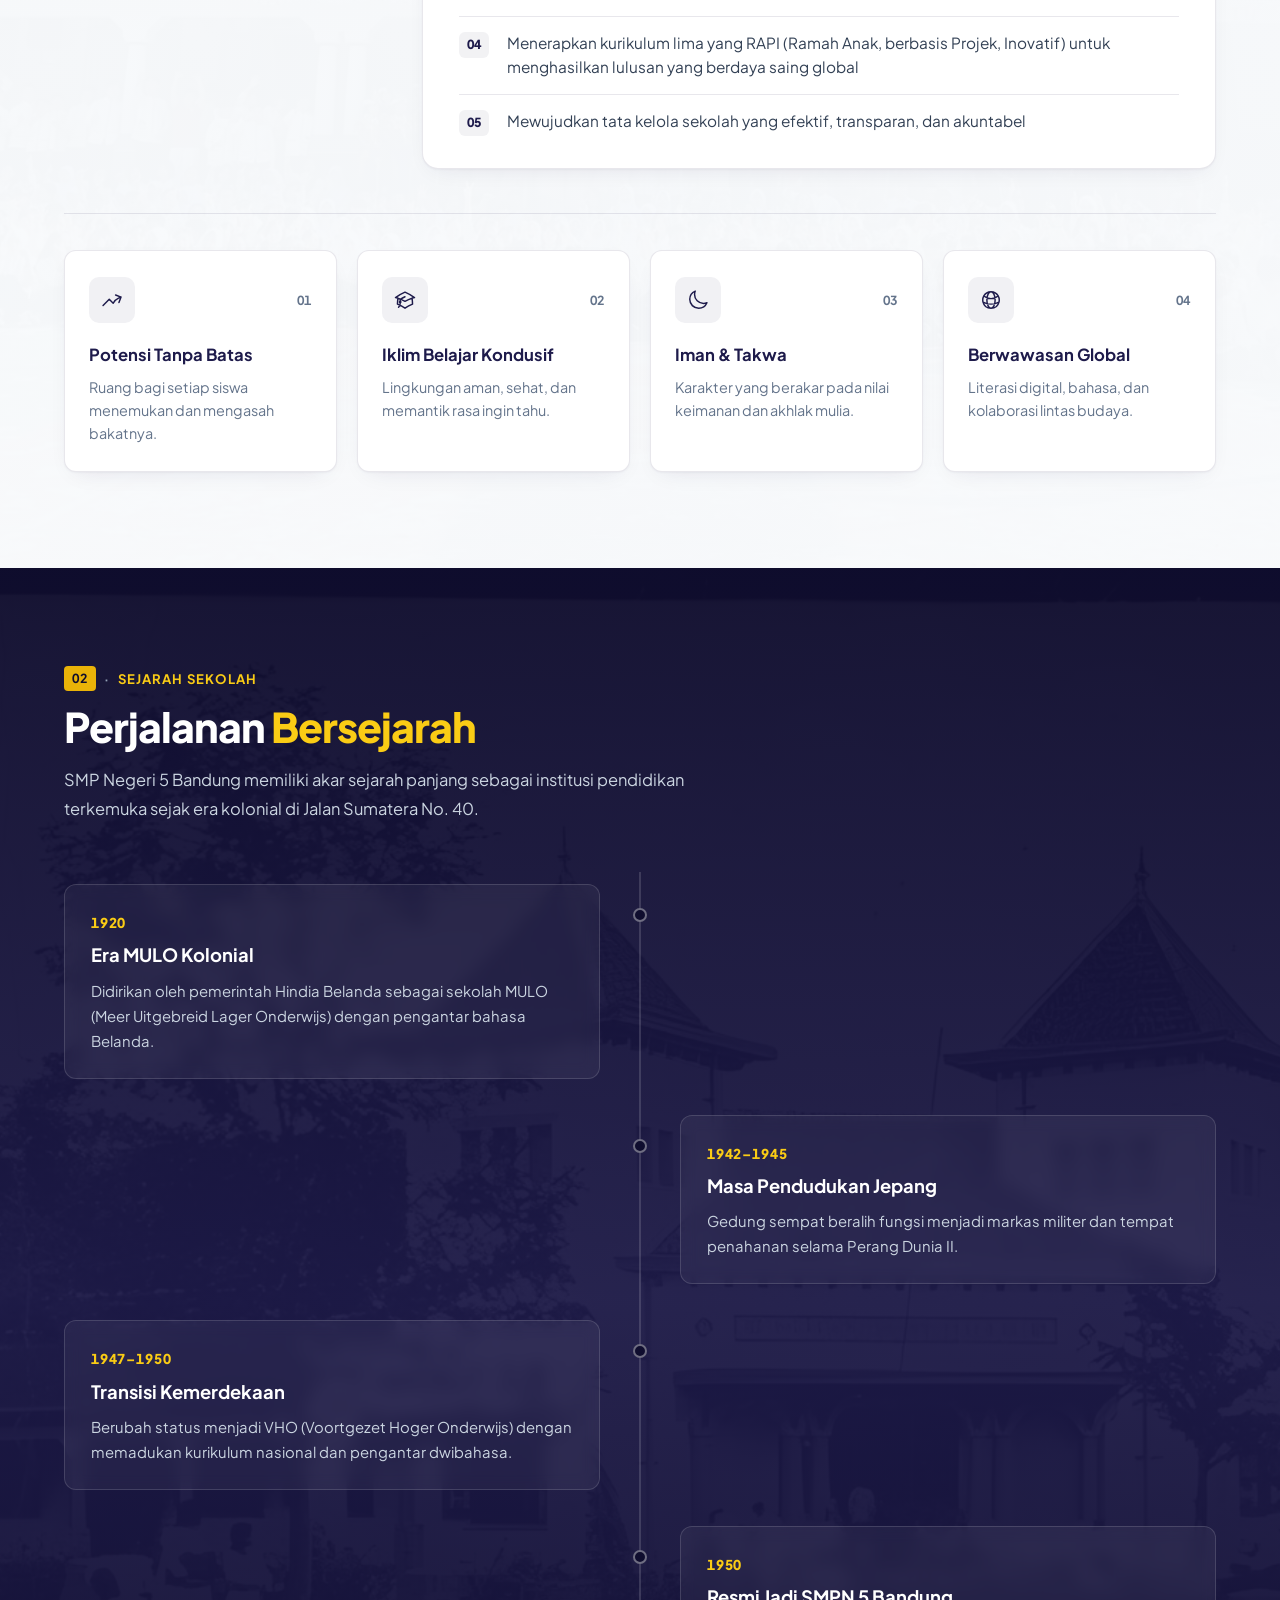
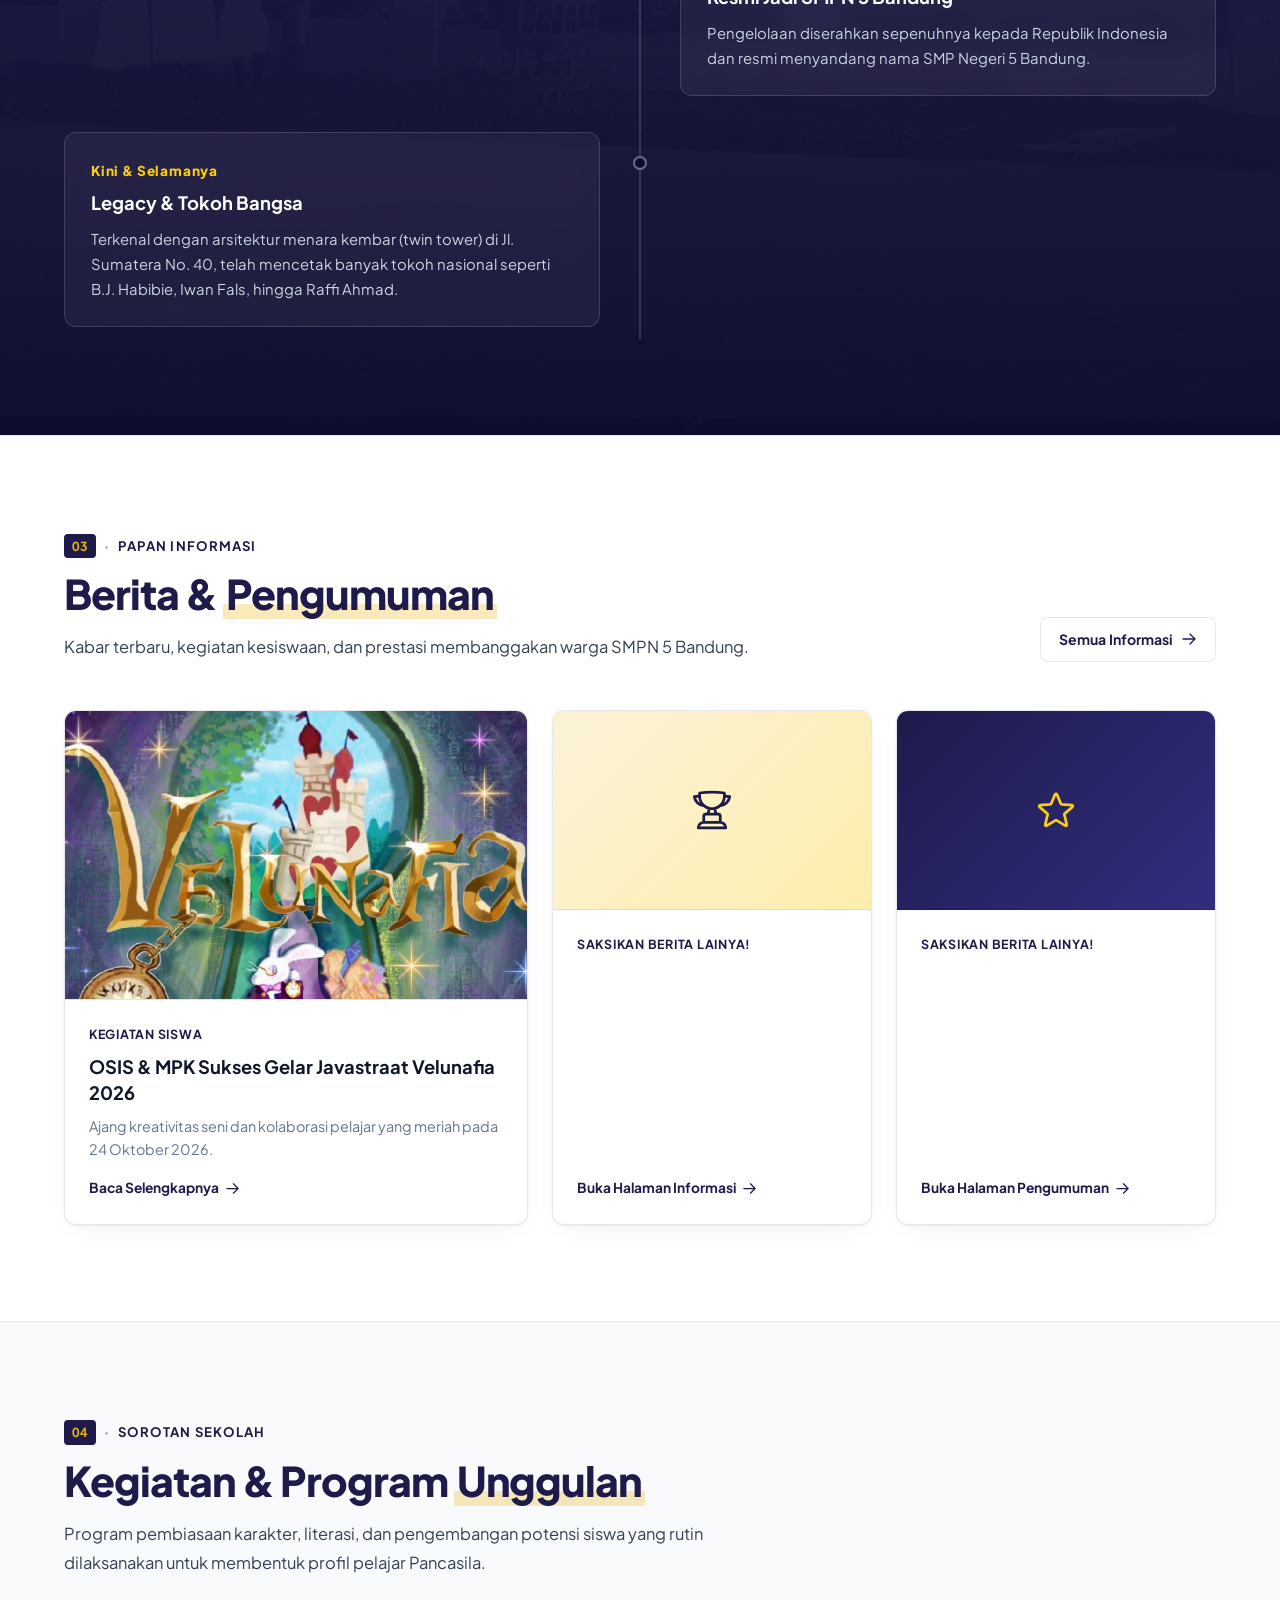
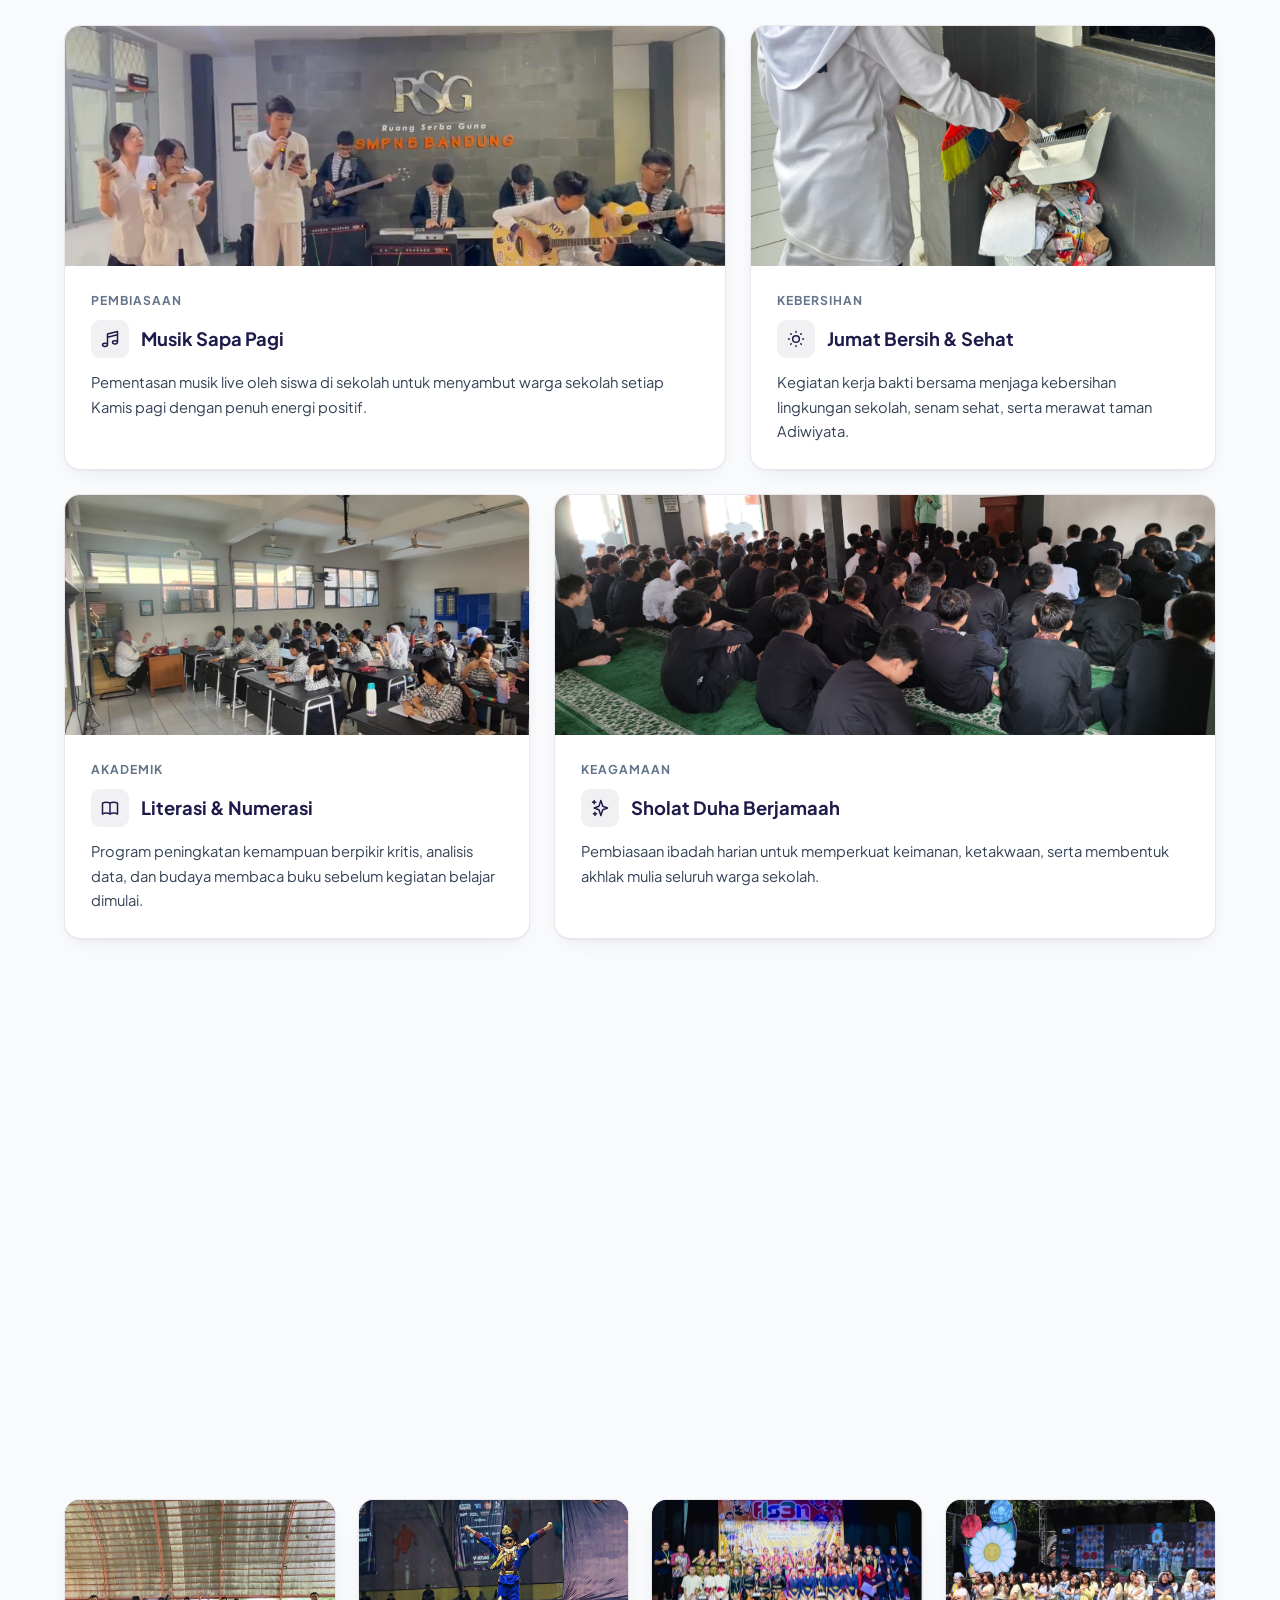
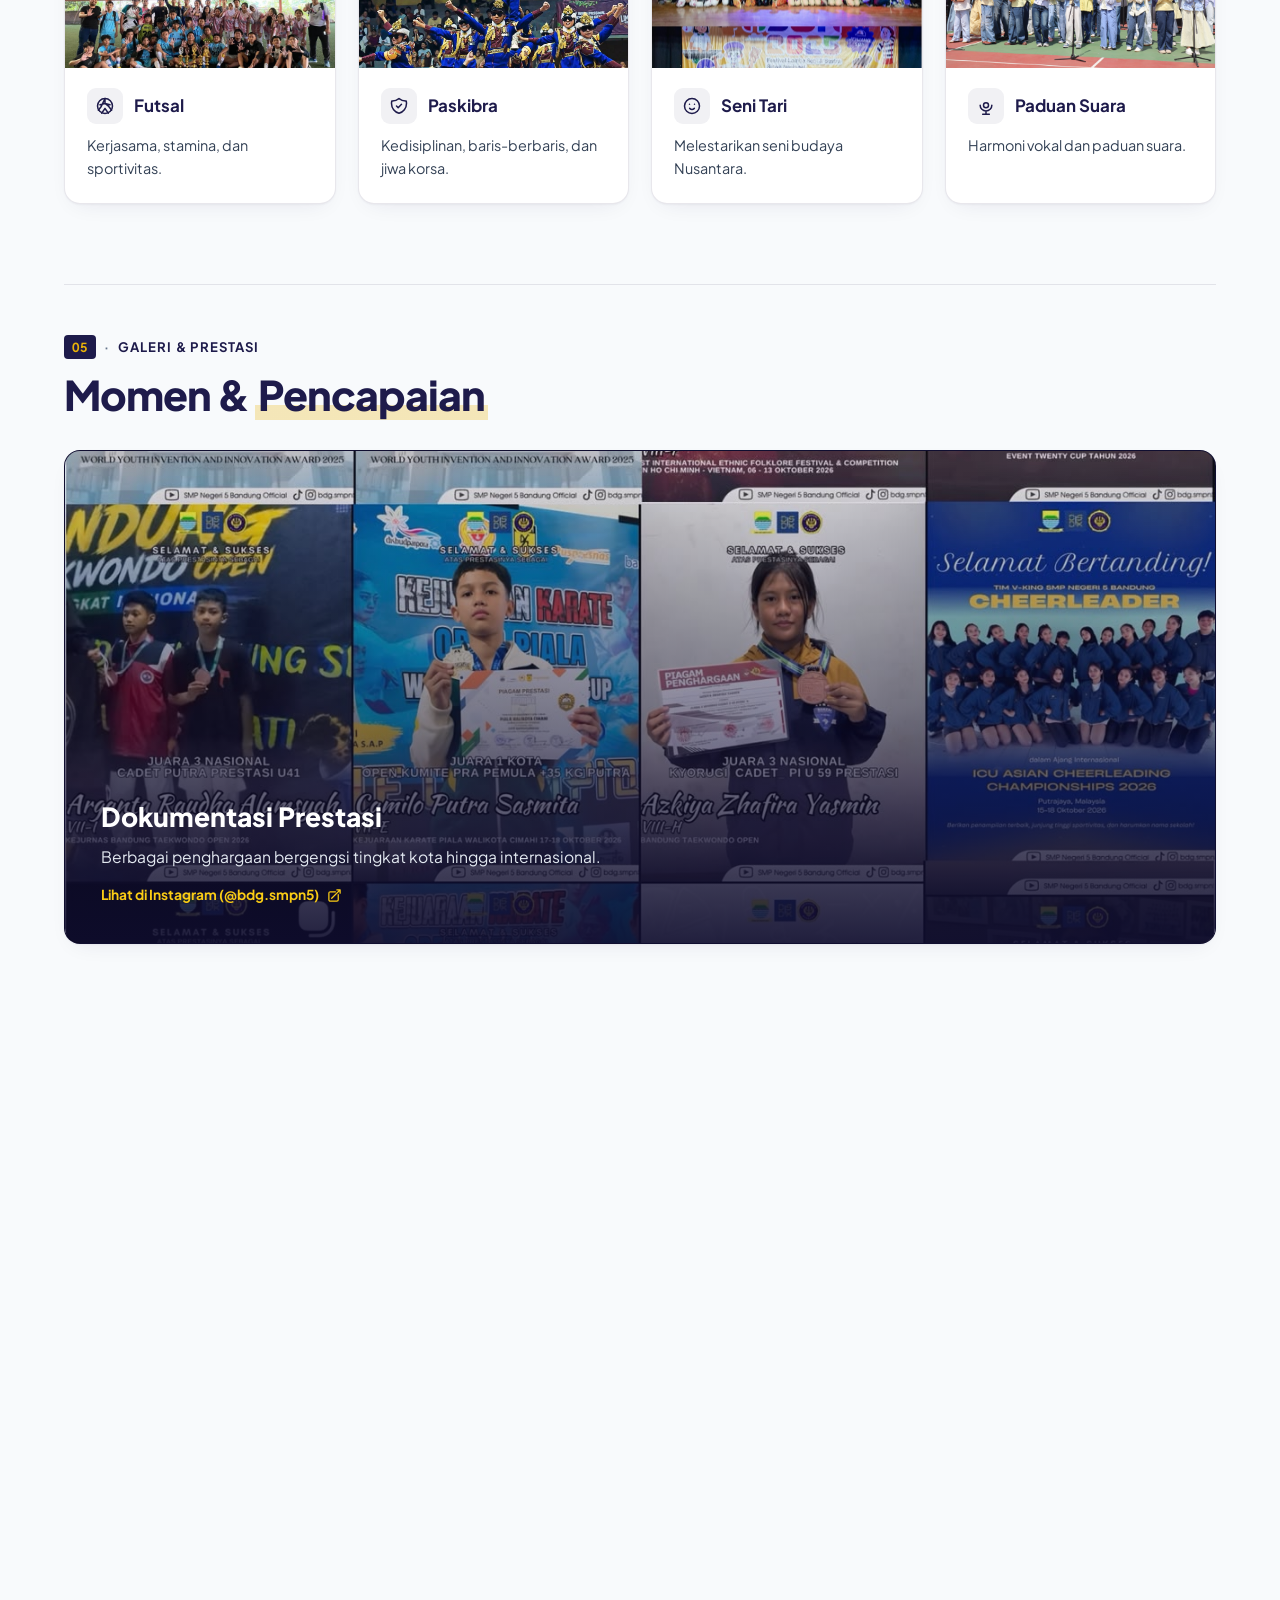
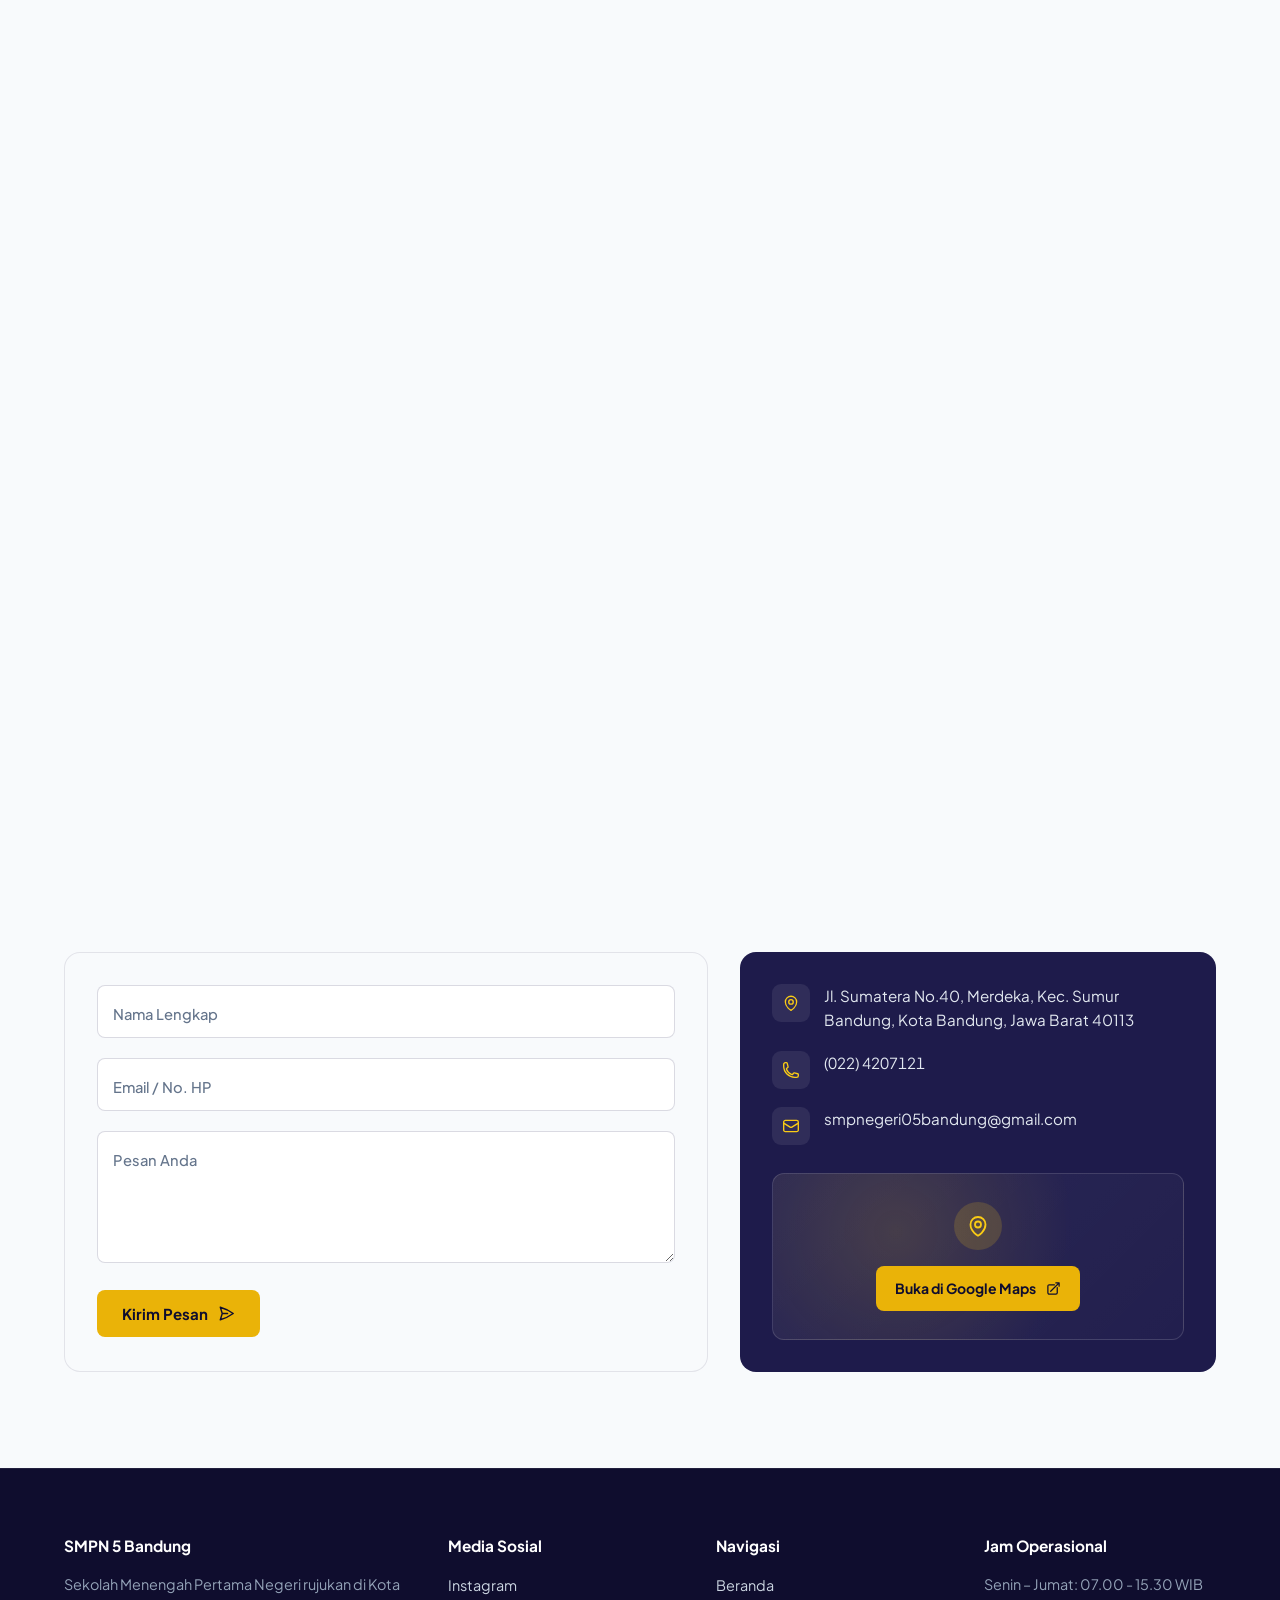
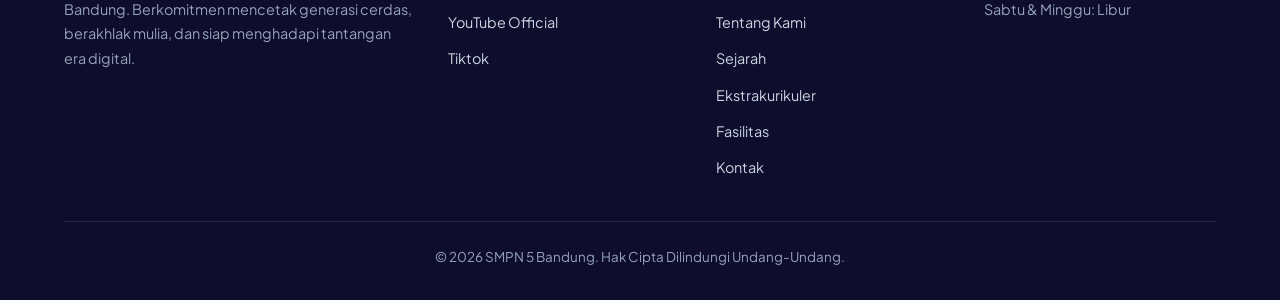
==== commit efaa327f: "Update index.html" ====
--- a/index.html
+++ b/index.html
@@ -12,7 +12,7 @@
   <link rel="preconnect" href="https://fonts.googleapis.com">
   <link rel="preconnect" href="https://fonts.gstatic.com" crossorigin>
   <link href="https://fonts.googleapis.com/css2?family=Plus+Jakarta+Sans:wght@400;500;600;700;800&display=swap" rel="stylesheet">
-  <link rel="icon" type="image/jpg" href="/favicon.jpg">
+  <link rel="icon" type="image/jpg" href="favicon.jpg">
   <link rel="stylesheet" href="css/style.css">
 </head>
 <body>
